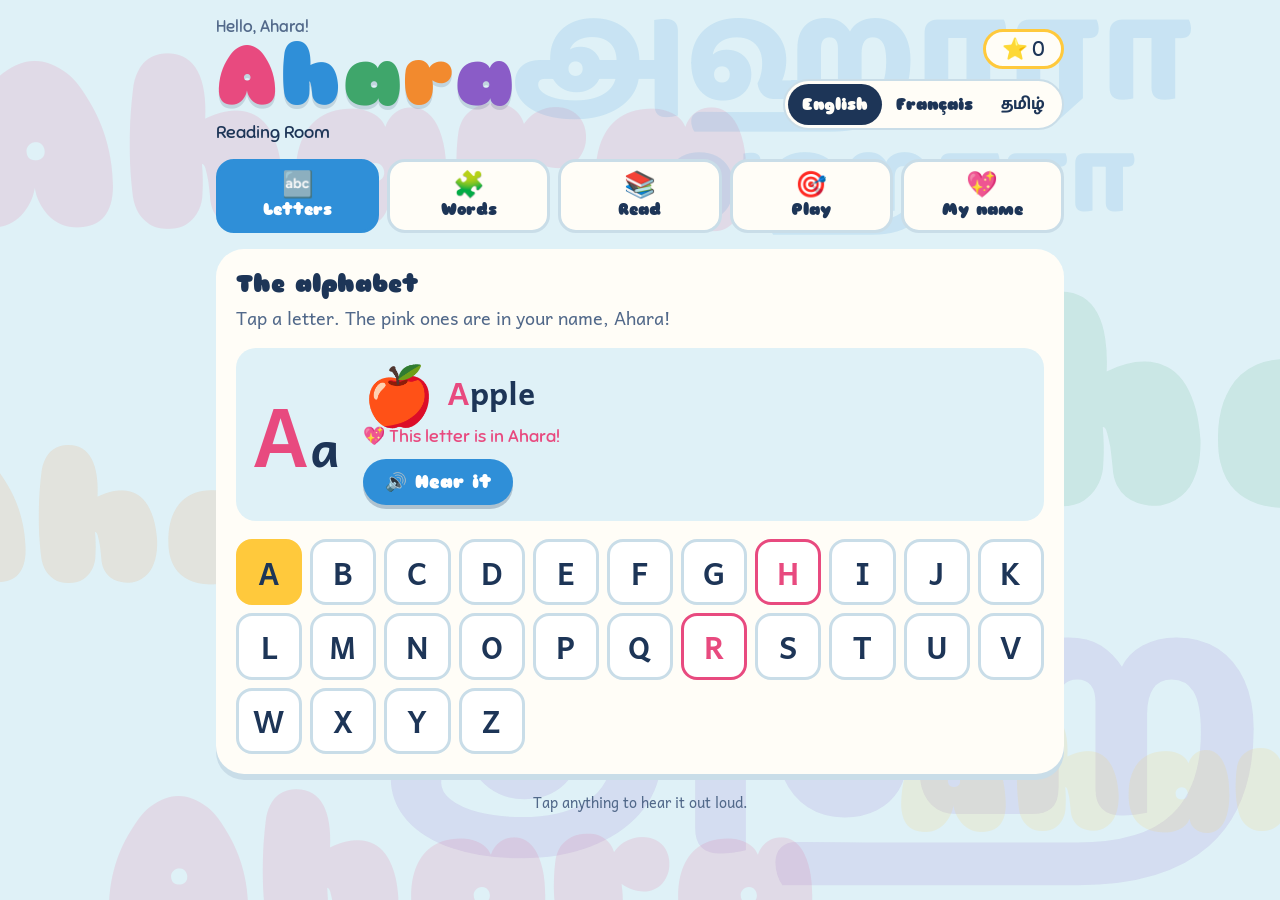
==== ahara/index.html @ 518d2ce1 "Add Tamil to Ahara's Reading Room Tamil alphabet (uyir, uyirmei and grantha letters), syllable words" ====
<!DOCTYPE html>
<html lang="en">
<head>
<meta charset="UTF-8" />
<meta name="viewport" content="width=device-width, initial-scale=1.0, viewport-fit=cover" />
<title>Ahara's Reading Room</title>
<link rel="preconnect" href="https://fonts.googleapis.com">
<link rel="preconnect" href="https://fonts.gstatic.com" crossorigin>
<link rel="stylesheet" href="https://fonts.googleapis.com/css2?family=Andika:wght@400;700&family=Baloo+Thambi+2:wght@500;800&family=Sniglet:wght@400;800&display=swap">
<style>
  :root {
    color-scheme: light;
    --sky: #dff1f7;
    --paper: #fffdf7;
    --ink: #1d3557;
    --ink-soft: #52698a;
    --sun: #ffc93c;
    --berry: #e84a7f;
    --leaf: #3fa66b;
    --wave: #2f8fd8;
    --plum: #8a5cc7;
    --orange: #f28a2e;
    --line: #c9dde8;
    --ok: #3fa66b;
    --oops: #e8603c;
    --read: "Andika", "Baloo Thambi 2", "Noto Sans Tamil", "Comic Sans MS", system-ui, sans-serif;
    --fun: "Sniglet", "Baloo Thambi 2", "Andika", system-ui, sans-serif;
  }
  *, *::before, *::after { box-sizing: border-box; }
  html, body { height: 100%; }
  body {
    margin: 0;
    background: var(--sky);
    color: var(--ink);
    font-family: var(--read);
    font-size: 18px;
    overflow-x: hidden;
  }

  /* ---------- backdrop: her name, big and soft ---------- */
  .backdrop {
    position: fixed; inset: 0; z-index: 0; pointer-events: none; overflow: hidden;
  }
  .backdrop span {
    position: absolute;
    font-family: var(--fun);
    font-weight: 800;
    line-height: 1;
    opacity: .13;
    white-space: nowrap;
    animation: drift 18s ease-in-out infinite alternate;
  }
  @keyframes drift {
    from { transform: translateY(0) rotate(var(--r)); }
    to   { transform: translateY(-24px) rotate(calc(var(--r) + 4deg)); }
  }

  .wrap {
    position: relative; z-index: 1;
    max-width: 880px; margin: 0 auto;
    padding-inline: 16px; padding-block: 16px 48px;
    display: flex; flex-direction: column; gap: 16px;
  }

  /* ---------- header ---------- */
  header { display: flex; flex-wrap: wrap; align-items: center; justify-content: space-between; gap: 12px; }
  .hello { font-family: var(--fun); font-size: 1.05rem; color: var(--ink-soft); margin: 0; }
  .name {
    display: flex; gap: 2px; margin: 0; font-family: var(--fun); font-weight: 800;
    font-size: clamp(3rem, 12vw, 5.2rem); line-height: .95;
  }
  .name button {
    all: unset; cursor: pointer; display: inline-block; transition: transform .15s;
    text-shadow: 0 4px 0 rgba(29,53,87,.15);
  }
  .name button:hover { transform: translateY(-4px) rotate(-4deg); }
  .name button:focus-visible { outline: 3px dashed var(--ink); outline-offset: 4px; border-radius: 8px; }
  .name button.pop { animation: pop .45s; }
  @keyframes pop { 50% { transform: scale(1.3) rotate(8deg); } }
  .sub { font-family: var(--fun); font-size: 1.15rem; margin: 4px 0 0; }

  .controls { display: flex; flex-direction: column; align-items: flex-end; gap: 10px; }
  .stars {
    font-family: var(--fun); font-size: 1.3rem; background: var(--paper);
    border: 3px solid var(--sun); border-radius: 999px; padding: 4px 16px;
    font-variant-numeric: tabular-nums;
  }
  .lang { display: flex; background: var(--paper); border: 2px solid var(--line); border-radius: 999px; padding: 3px; }
  .lang button {
    font: 700 1rem var(--fun); border: 0; background: transparent; color: var(--ink);
    padding: 8px 14px; border-radius: 999px; cursor: pointer;
  }
  .lang button[aria-pressed="true"] { background: var(--ink); color: var(--paper); }

  /* ---------- tabs ---------- */
  nav { display: grid; grid-template-columns: repeat(5, 1fr); gap: 8px; }
  nav button {
    font: 700 1rem var(--fun); color: var(--ink); cursor: pointer;
    background: var(--paper); border: 3px solid var(--line); border-radius: 18px;
    padding: 10px 4px; display: flex; flex-direction: column; align-items: center; gap: 2px;
  }
  nav button .ic { font-size: 1.6rem; line-height: 1; }
  nav button[aria-selected="true"] { border-color: var(--tab, var(--wave)); background: var(--tab, var(--wave)); color: #fff; }
  button:focus-visible { outline: 3px dashed var(--ink); outline-offset: 2px; }

  .panel {
    background: var(--paper); border-radius: 28px; padding: 20px;
    box-shadow: 0 6px 0 var(--line);
  }
  .panel h2 { font-family: var(--fun); font-size: 1.5rem; margin: 0 0 4px; text-wrap: balance; }
  .hint { color: var(--ink-soft); margin: 0 0 16px; }

  /* ---------- letters ---------- */
  .alpha { display: grid; grid-template-columns: repeat(auto-fill, minmax(62px, 1fr)); gap: 8px; }
  .alpha button {
    font: 700 1.9rem var(--read); aspect-ratio: 1; max-width: 100%; cursor: pointer;
    border: 3px solid var(--line); border-radius: 16px; background: #fff; color: var(--ink);
  }
  .alpha button.in-name { border-color: var(--berry); color: var(--berry); }
  .alpha button.on { background: var(--sun); border-color: var(--sun); color: var(--ink); }
  .letter-card {
    display: grid; grid-template-columns: auto 1fr; align-items: center; gap: 16px 24px;
    margin-bottom: 18px; padding: 16px; border-radius: 20px; background: var(--sky);
  }
  .big-letter { font: 700 5rem/1 var(--read); color: var(--berry); }
  .big-letter small { font-size: .6em; color: var(--ink); }
  .pic { font-size: 3.6rem; line-height: 1; }
  .letter-card .word { font: 700 2rem var(--read); }
  .letter-card .word b { color: var(--berry); }
  .row { display: flex; align-items: center; gap: 12px; flex-wrap: wrap; }
  .note { font-family: var(--fun); color: var(--berry); margin: 4px 0 0; }

  /* ---------- words ---------- */
  .word-stage { text-align: center; padding: 12px 0 20px; }
  .word-stage .pic { font-size: 5.5rem; }
  .syll { display: flex; justify-content: center; flex-wrap: wrap; gap: 6px; margin: 14px 0; }
  .syll button {
    font: 700 clamp(2rem, 9vw, 3.2rem) var(--read); cursor: pointer; color: var(--ink);
    background: #fff; border: 3px solid var(--line); border-radius: 16px; padding: 4px 14px;
  }
  .syll button:nth-child(odd) { border-bottom-color: var(--wave); }
  .syll button:nth-child(even) { border-bottom-color: var(--berry); }
  .syll button.on { background: var(--sun); }

  .btn {
    font: 700 1.1rem var(--fun); cursor: pointer; border: 0; border-radius: 999px;
    padding: 12px 22px; background: var(--wave); color: #fff; box-shadow: 0 4px 0 rgba(29,53,87,.25);
  }
  .btn.alt { background: #fff; color: var(--ink); border: 3px solid var(--line); box-shadow: none; }
  .btn:active { transform: translateY(2px); box-shadow: none; }
  .btns { display: flex; justify-content: center; gap: 10px; flex-wrap: wrap; }

  /* ---------- sentences ---------- */
  .story { display: flex; flex-direction: column; gap: 14px; }
  .sentence {
    display: grid; grid-template-columns: auto 1fr; gap: 14px; align-items: center;
    padding: 14px; border-radius: 20px; background: var(--sky);
  }
  .sentence .pic { font-size: 3rem; }
  .sentence .words { display: flex; flex-wrap: wrap; gap: 4px 8px; font: 700 clamp(1.4rem, 5vw, 2rem) var(--read); }
  .sentence .words button {
    all: unset; cursor: pointer; border-radius: 8px; padding: 0 4px;
  }
  .sentence .words button:focus-visible { outline: 3px dashed var(--ink); }
  .sentence .words button.hi { background: var(--sun); }
  .sentence .words button.her { color: var(--berry); }
  .sentence .play { grid-column: 1 / -1; justify-self: start; padding: 8px 16px; font-size: 1rem; }

  /* ---------- quiz ---------- */
  .quiz-word { text-align: center; font: 700 clamp(2.6rem, 12vw, 4rem) var(--read); margin: 8px 0 18px; }
  .choices { display: grid; grid-template-columns: repeat(3, 1fr); gap: 12px; max-width: 520px; margin-inline: auto; }
  .choices button {
    font-size: clamp(3rem, 14vw, 4.5rem); cursor: pointer; aspect-ratio: 1; max-width: 100%;
    background: #fff; border: 4px solid var(--line); border-radius: 24px;
  }
  .choices button.right { border-color: var(--ok); background: #e6f6ec; animation: pop .45s; }
  .choices button.wrong { border-color: var(--oops); animation: shake .35s; }
  @keyframes shake { 25% { transform: translateX(-8px); } 75% { transform: translateX(8px); } }
  .feedback { text-align: center; min-height: 2.2em; font: 800 1.5rem var(--fun); margin: 14px 0 6px; }
  .feedback.good { color: var(--ok); }
  .feedback.bad { color: var(--oops); }
  .progress { display: flex; justify-content: center; gap: 6px; margin-bottom: 8px; }
  .progress i { width: 14px; height: 14px; border-radius: 50%; background: var(--line); }
  .progress i.done { background: var(--sun); }

  /* ---------- name game ---------- */
  .slots, .tiles { display: flex; justify-content: center; gap: 8px; flex-wrap: wrap; }
  .slots span {
    width: clamp(48px, 14vw, 72px); aspect-ratio: 1; display: grid; place-items: center;
    border: 3px dashed var(--line); border-radius: 16px; font: 800 2.4rem var(--fun);
  }
  .slots span.filled { border-style: solid; border-color: var(--berry); background: #fde9f0; }
  .tiles { margin-top: 20px; }
  .tiles button {
    width: clamp(48px, 14vw, 72px); aspect-ratio: 1; font: 800 2.4rem var(--fun); cursor: pointer;
    border: 0; border-radius: 16px; color: #fff; box-shadow: 0 5px 0 rgba(29,53,87,.25);
  }
  .tiles button:disabled { opacity: .2; cursor: default; box-shadow: none; }
  .celebrate { text-align: center; font: 800 1.8rem var(--fun); color: var(--berry); min-height: 1.4em; margin: 18px 0 8px; }

  .confetti { position: fixed; inset: 0; pointer-events: none; z-index: 5; }
  footer { text-align: center; color: var(--ink-soft); font-size: .9rem; }

  @media (max-width: 560px) {
    nav { grid-template-columns: repeat(5, 1fr); gap: 5px; }
    nav button { font-size: .72rem; padding: 8px 2px; border-radius: 14px; }
    nav button .ic { font-size: 1.35rem; }
    .controls { flex-direction: row; align-items: center; width: 100%; justify-content: space-between; }
    .lang button { padding: 8px 10px; font-size: .9rem; }
    .letter-card { grid-template-columns: 1fr; text-align: center; justify-items: center; }
    .big-letter { font-size: 4rem; }
  }
  @media (prefers-reduced-motion: reduce) {
    *, *::before, *::after { animation: none !important; transition: none !important; }
  }
</style>
</head>
<body>
<div class="backdrop" id="backdrop" aria-hidden="true"></div>

<div class="wrap">
  <header>
    <div>
      <p class="hello" id="hello">Hello, reader!</p>
      <h1 class="name" id="name"></h1>
      <p class="sub" id="sub">Reading Room</p>
    </div>
    <div class="controls">
      <div class="stars" aria-live="polite">⭐ <span id="starCount">0</span></div>
      <div class="lang" role="group" aria-label="Language">
        <button type="button" data-lang="en" aria-pressed="true">English</button>
        <button type="button" data-lang="fr" aria-pressed="false">Français</button>
        <button type="button" data-lang="ta" aria-pressed="false">தமிழ்</button>
      </div>
    </div>
  </header>

  <nav role="tablist" id="tabs"></nav>

  <main class="panel" id="panel" aria-live="polite"></main>

  <footer id="footer">Tap anything to hear it out loud.</footer>
</div>

<canvas class="confetti" id="confetti"></canvas>

<script>
/* ============ Change the name here ============ */
const CHILD = "Ahara";
// How her name is written in each language (Tamil script for Tamil).
const NAMES = { en: CHILD, fr: CHILD, ta: "அஹாரா" };

const COLORS = ["#e84a7f", "#2f8fd8", "#3fa66b", "#f28a2e", "#8a5cc7", "#ffc93c"];

/* ---------- content ---------- */
const LETTERS = {
  en: [
    ["A","Apple","🍎"],["B","Ball","⚽"],["C","Cat","🐱"],["D","Dog","🐶"],["E","Egg","🥚"],
    ["F","Fish","🐟"],["G","Grapes","🍇"],["H","Hat","🎩"],["I","Ice cream","🍦"],["J","Juice","🧃"],
    ["K","Kite","🪁"],["L","Lion","🦁"],["M","Moon","🌙"],["N","Nest","🪺"],["O","Owl","🦉"],
    ["P","Pig","🐷"],["Q","Queen","👑"],["R","Rabbit","🐰"],["S","Sun","☀️"],["T","Tree","🌳"],
    ["U","Umbrella","☂️"],["V","Van","🚐"],["W","Whale","🐳"],["X","Fox","🦊"],["Y","Yo-yo","🪀"],["Z","Zebra","🦓"]
  ],
  fr: [
    ["A","Ananas","🍍"],["B","Banane","🍌"],["C","Chat","🐱"],["D","Dauphin","🐬"],["E","Éléphant","🐘"],
    ["F","Fraise","🍓"],["G","Gâteau","🎂"],["H","Hibou","🦉"],["I","Île","🏝️"],["J","Jus","🧃"],
    ["K","Koala","🐨"],["L","Lune","🌙"],["M","Maison","🏠"],["N","Nuage","☁️"],["O","Oiseau","🐦"],
    ["P","Pomme","🍎"],["Q","Quatre","4️⃣"],["R","Robot","🤖"],["S","Soleil","☀️"],["T","Tortue","🐢"],
    ["U","Un","1️⃣"],["V","Vache","🐄"],["W","Wagon","🚃"],["X","Taxi","🚕"],["Y","Yoyo","🪀"],["Z","Zèbre","🦓"]
  ],
  // உயிர் எழுத்துகள், உயிர்மெய் (அ வரிசை), கிரந்தம்
  ta: [
    ["அ","அம்மா","👩"],["ஆ","ஆடு","🐐"],["இ","இலை","🍃"],["ஈ","ஈ","🪰"],["உ","உப்பு","🧂"],["ஊ","ஊசி","💉"],
    ["எ","எலி","🐭"],["ஏ","ஏணி","🪜"],["ஐ","ஐந்து","5️⃣"],["ஒ","ஒட்டகம்","🐫"],["ஓ","ஓடம்","⛵"],["ஔ","ஔவையார்","👵"],
    ["க","கப்பல்","🚢"],["ங","சங்கு","🐚"],["ச","சட்டை","👕"],["ஞ","ஞாயிறு","☀️"],["ட","பட்டம்","🪁"],["ண","மணி","🔔"],
    ["த","தக்காளி","🍅"],["ந","நண்டு","🦀"],["ப","பந்து","⚽"],["ம","மரம்","🌳"],["ய","யானை","🐘"],["ர","ரோஜா","🌹"],
    ["ல","பலூன்","🎈"],["வ","வாத்து","🦆"],["ழ","வாழைப்பழம்","🍌"],["ள","பள்ளி","🏫"],["ற","பறவை","🐦"],["ன","மீன்","🐟"],
    ["ஜ","ஜன்னல்","🪟"],["ஸ","ஸ்கூட்டர்","🛵"],["ஹ","ஹெலிகாப்டர்","🚁"]
  ]
};

// word, syllables, picture
const WORDS = {
  en: [
    ["cat",["cat"],"🐱"],["sun",["sun"],"☀️"],["dog",["dog"],"🐶"],["pig",["pig"],"🐷"],
    ["hat",["hat"],"🎩"],["bed",["bed"],"🛏️"],["fish",["fish"],"🐟"],["frog",["frog"],"🐸"],
    ["duck",["duck"],"🦆"],["star",["star"],"⭐"],["moon",["moon"],"🌙"],["book",["book"],"📖"],
    ["cake",["cake"],"🍰"],["tree",["tree"],"🌳"],["apple",["ap","ple"],"🍎"],["rabbit",["rab","bit"],"🐰"],
    ["monkey",["mon","key"],"🐵"],["turtle",["tur","tle"],"🐢"],["banana",["ba","na","na"],"🍌"],
    ["butterfly",["but","ter","fly"],"🦋"]
  ],
  fr: [
    ["chat",["chat"],"🐱"],["lune",["lu","ne"],"🌙"],["pomme",["pom","me"],"🍎"],["vache",["va","che"],"🐄"],
    ["bébé",["bé","bé"],"👶"],["moto",["mo","to"],"🏍️"],["vélo",["vé","lo"],"🚲"],["lapin",["la","pin"],"🐰"],
    ["poule",["pou","le"],"🐔"],["livre",["li","vre"],"📖"],["soleil",["so","leil"],"☀️"],["gâteau",["gâ","teau"],"🎂"],
    ["cheval",["che","val"],"🐴"],["fleur",["fleur"],"🌸"],["étoile",["é","toi","le"],"⭐"],["tomate",["to","ma","te"],"🍅"],
    ["banane",["ba","na","ne"],"🍌"],["tortue",["tor","tue"],"🐢"],["papillon",["pa","pi","llon"],"🦋"],
    ["éléphant",["é","lé","phant"],"🐘"]
  ],
  ta: [
    ["பூ",["பூ"],"🌸"],["மீன்",["மீன்"],"🐟"],["நாய்",["நாய்"],"🐶"],["பால்",["பால்"],"🥛"],
    ["ஆடு",["ஆ","டு"],"🐐"],["மரம்",["ம","ரம்"],"🌳"],["நிலா",["நி","லா"],"🌙"],["கிளி",["கி","ளி"],"🦜"],
    ["பூனை",["பூ","னை"],"🐱"],["யானை",["யா","னை"],"🐘"],["ஆமை",["ஆ","மை"],"🐢"],["முயல்",["மு","யல்"],"🐰"],
    ["அம்மா",["அம்","மா"],"👩"],["அப்பா",["அப்","பா"],"👨"],["பந்து",["பந்","து"],"⚽"],["வாத்து",["வாத்","து"],"🦆"],
    ["நண்டு",["நண்","டு"],"🦀"],["தக்காளி",["தக்","கா","ளி"],"🍅"],["புத்தகம்",["புத்","த","கம்"],"📖"],
    ["சூரியன்",["சூ","ரி","யன்"],"☀️"],["மாம்பழம்",["மாம்","ப","ழம்"],"🥭"],["பட்டாம்பூச்சி",["பட்","டாம்","பூச்","சி"],"🦋"]
  ]
};

const SENTENCES = {
  en: [
    ["{n} has a red ball.","⚽"],["The cat is on the mat.","🐱"],["I see the big sun.","☀️"],
    ["{n} can read!","📖"],["The dog runs fast.","🐶"],["{n} likes to jump.","🤸"],
    ["The fish can swim.","🐟"],["Good night, {n}. I love you.","🌙"]
  ],
  fr: [
    ["{n} a un petit chat.","🐱"],["Le soleil est jaune.","☀️"],["{n} lit un livre.","📖"],
    ["La vache dit meuh.","🐄"],["Le lapin saute.","🐰"],["{n} aime les fraises.","🍓"],
    ["Papa et maman aiment {n}.","❤️"],["Bonne nuit, {n}.","🌙"]
  ],
  ta: [
    ["{n} பந்து விளையாடுகிறாள்.","⚽"],["பூனை பால் குடிக்கிறது.","🐱"],["{n} புத்தகம் படிக்கிறாள்.","📖"],
    ["நிலா அழகாக இருக்கிறது.","🌙"],["யானை பெரியது.","🐘"],["{n} மாம்பழம் சாப்பிடுகிறாள்.","🥭"],
    ["அம்மா அப்பா {n}வை நேசிக்கிறார்கள்.","❤️"],["இனிய இரவு, {n}.","⭐"]
  ]
};

const UI = {
  en: {
    hello: n => `Hello, ${n}!`, sub: "Reading Room",
    tabs: ["Letters","Words","Read","Play","My name"],
    footer: "Tap anything to hear it out loud.",
    lettersH: "The alphabet", lettersHint: n => `Tap a letter. The pink ones are in your name, ${n}!`,
    isFor: (l,w) => `${l} is for ${w}`, inName: n => `This letter is in ${n}!`,
    wordsH: "Sound it out", wordsHint: "Tap each part, then say the whole word.",
    hear: "Hear it", next: "Next word", prev: "Back",
    readH: n => `${n}'s little stories`, readHint: "Tap a word to hear it, or press Read to me.",
    readMe: "Read to me",
    playH: "Find the picture", playHint: n => `Read the word, ${n}, then tap the matching picture.`,
    help: "Help me", good: n => [`Great job, ${n}!`,`You did it, ${n}!`,`Super reading!`,`Wow, ${n}!`],
    bad: "Try again!", newGame: "Play again", done: n => `All done! You are a star, ${n}!`,
    nameH: n => `Spell ${n}`, nameHint: "Tap the letters in the right order.",
    nameDone: n => `Yay! That is your name, ${n}!`, again: "Again!",
    spellSay: n => `${n}. ${graphemes(n).join(", ")}. ${n}!`
  },
  fr: {
    hello: n => `Bonjour, ${n} !`, sub: "Coin lecture",
    tabs: ["Lettres","Mots","Lire","Jouer","Mon nom"],
    footer: "Touche n'importe quoi pour l'entendre.",
    lettersH: "L'alphabet", lettersHint: n => `Touche une lettre. Les roses sont dans ton nom, ${n} !`,
    isFor: (l,w) => `${l} comme ${w}`, inName: n => `Cette lettre est dans ${n} !`,
    wordsH: "Syllabe par syllabe", wordsHint: "Touche chaque syllabe, puis dis le mot entier.",
    hear: "Écouter", next: "Mot suivant", prev: "Retour",
    readH: n => `Les petites histoires de ${n}`, readHint: "Touche un mot pour l'entendre, ou appuie sur Lis-moi.",
    readMe: "Lis-moi",
    playH: "Trouve l'image", playHint: n => `Lis le mot, ${n}, puis touche la bonne image.`,
    help: "Aide-moi", good: n => [`Bravo, ${n} !`,`Super, ${n} !`,`Tu lis très bien !`,`Génial, ${n} !`],
    bad: "Essaie encore !", newGame: "Rejouer", done: n => `Fini ! Tu es une étoile, ${n} !`,
    nameH: n => `Écris ${n}`, nameHint: "Touche les lettres dans le bon ordre.",
    nameDone: n => `Youpi ! C'est ton nom, ${n} !`, again: "Encore !",
    spellSay: n => `${n}. ${graphemes(n).join(", ")}. ${n} !`
  },
  ta: {
    hello: n => `வணக்கம், ${n}!`, sub: "படிக்கும் அறை",
    tabs: ["எழுத்து","சொல்","படி","விளையாடு","என் பெயர்"],
    footer: "எதையும் தொட்டால் கேட்கலாம்.",
    lettersH: "தமிழ் எழுத்துகள்", lettersHint: n => `ஒரு எழுத்தைத் தொடு. இளஞ்சிவப்பு எழுத்துகள் உன் பெயரில் உள்ளன, ${n}!`,
    isFor: (l,w) => `${l}, ${w}`, inName: n => `இந்த எழுத்து உன் பெயரில் உள்ளது!`,
    wordsH: "அசை அசையாகப் படி", wordsHint: "ஒவ்வொரு பகுதியையும் தொடு, பிறகு முழுச் சொல்லையும் சொல்.",
    hear: "கேள்", next: "அடுத்தது", prev: "முந்தையது",
    readH: n => `${n}வின் சிறு கதைகள்`, readHint: "ஒரு சொல்லைத் தொட்டுக் கேள், அல்லது 'எனக்குப் படி' அழுத்து.",
    readMe: "எனக்குப் படி",
    playH: "படத்தைக் கண்டுபிடி", playHint: n => `சொல்லைப் படி, ${n}, பிறகு சரியான படத்தைத் தொடு.`,
    help: "உதவி", good: n => [`சபாஷ், ${n}!`,`மிக நன்று, ${n}!`,`அருமையாகப் படித்தாய்!`,`சூப்பர், ${n}!`],
    bad: "மீண்டும் முயற்சி செய்!", newGame: "மீண்டும் விளையாடு", done: n => `முடிந்தது! நீ ஒரு நட்சத்திரம், ${n}!`,
    nameH: n => `${n} என்று எழுது`, nameHint: "எழுத்துகளைச் சரியான வரிசையில் தொடு.",
    nameDone: n => `ஹுர்ரே! இதுதான் உன் பெயர், ${n}!`, again: "மீண்டும்!",
    spellSay: n => `${n}. ${graphemes(n).join(", ")}. ${n}!`
  }
};
const TAB_ICONS = ["🔤","🧩","📚","🎯","💖"];
const TAB_COLORS = ["#2f8fd8","#3fa66b","#8a5cc7","#f28a2e","#e84a7f"];

/* ---------- state ---------- */
const store = {
  get(k, d) { try { const v = localStorage.getItem("ahara:" + k); return v == null ? d : JSON.parse(v); } catch { return d; } },
  set(k, v) { try { localStorage.setItem("ahara:" + k, JSON.stringify(v)); } catch {} }
};
let lang = store.get("lang", "en");
if (!UI[lang]) lang = "en";
let tab = Math.min(4, Math.max(0, store.get("tab", 0) | 0));
let stars = store.get("stars", 0);
let letterIdx = 0, wordIdx = 0;
let quiz = null, nameGame = null;
const t = () => UI[lang];
const nm = () => NAMES[lang] || CHILD;
const fill = s => s.replaceAll("{n}", nm());
const shuffle = a => { a = a.slice(); for (let i = a.length - 1; i > 0; i--) { const j = Math.random() * (i + 1) | 0; [a[i], a[j]] = [a[j], a[i]]; } return a; };
const segmenter = window.Intl && Intl.Segmenter ? new Intl.Segmenter(undefined, { granularity: "grapheme" }) : null;
function graphemes(str) {
  if (segmenter) return [...segmenter.segment(str)].map(x => x.segment);
  return str.match(/\P{M}\p{M}*/gu) || [];
}
// First base character of each written letter, e.g. "ஹா" -> "ஹ", "É" -> "E".
const baseOf = g => g.normalize("NFD")[0].toUpperCase();
const nameLetters = () => new Set(graphemes(nm()).map(baseOf));
const SPEECH_LANG = { en: "en-US", fr: "fr-FR", ta: "ta-IN" };

/* ---------- speech ---------- */
let voices = [];
function loadVoices() { try { voices = speechSynthesis.getVoices(); } catch {} }
if ("speechSynthesis" in window) { loadVoices(); speechSynthesis.onvoiceschanged = loadVoices; }
function say(text, opts = {}) {
  if (!("speechSynthesis" in window)) return null;
  const l = opts.lang || lang;
  speechSynthesis.cancel();
  const u = new SpeechSynthesisUtterance(text);
  u.lang = SPEECH_LANG[l];
  const v = voices.find(v => v.lang.replace("_", "-").toLowerCase().startsWith(l));
  if (v) u.voice = v;
  u.rate = opts.rate || 0.8;
  u.pitch = 1.1;
  if (opts.onboundary) u.onboundary = opts.onboundary;
  if (opts.onend) u.onend = opts.onend;
  speechSynthesis.speak(u);
  return u;
}

/* ---------- backdrop + header ---------- */
function drawBackdrop() {
  const bd = document.getElementById("backdrop");
  bd.innerHTML = "";
  const spots = [[-4,4,18,-8],[40,-2,11,6],[62,30,22,-4],[-8,48,14,10],[30,62,24,-6],[70,78,12,8],[8,86,16,-3],[50,14,8,12]];
  spots.forEach(([x, y, size, r], i) => {
    const s = document.createElement("span");
    s.textContent = i % 3 === 1 ? NAMES.ta : CHILD;
    s.style.left = x + "vw"; s.style.top = y + "vh";
    s.style.fontSize = size + "vw";
    s.style.color = COLORS[i % COLORS.length];
    s.style.setProperty("--r", r + "deg");
    s.style.animationDelay = (-i * 2.3) + "s";
    bd.appendChild(s);
  });
}
function drawName() {
  const h = document.getElementById("name");
  h.innerHTML = "";
  h.setAttribute("aria-label", nm());
  graphemes(nm()).forEach((ch, i) => {
    const b = document.createElement("button");
    b.type = "button";
    b.textContent = ch;
    b.style.color = COLORS[i % COLORS.length];
    b.setAttribute("aria-label", ch);
    b.onclick = () => { b.classList.remove("pop"); void b.offsetWidth; b.classList.add("pop"); say(ch); };
    h.appendChild(b);
  });
}

function renderChrome() {
  document.documentElement.lang = lang;
  drawName();
  document.getElementById("hello").textContent = t().hello(nm());
  document.getElementById("sub").textContent = t().sub;
  document.getElementById("footer").textContent = t().footer;
  document.getElementById("starCount").textContent = stars;
  document.querySelectorAll(".lang button").forEach(b => b.setAttribute("aria-pressed", b.dataset.lang === lang));
  const nav = document.getElementById("tabs");
  nav.innerHTML = "";
  t().tabs.forEach((label, i) => {
    const b = document.createElement("button");
    b.type = "button";
    b.setAttribute("role", "tab");
    b.setAttribute("aria-selected", i === tab);
    b.style.setProperty("--tab", TAB_COLORS[i]);
    b.innerHTML = `<span class="ic" aria-hidden="true">${TAB_ICONS[i]}</span><span>${label}</span>`;
    b.onclick = () => { tab = i; store.set("tab", tab); quiz = null; nameGame = null; render(); };
    nav.appendChild(b);
  });
}

function addStar(n = 1) {
  stars += n; store.set("stars", stars);
  document.getElementById("starCount").textContent = stars;
}

/* ---------- views ---------- */
const panel = document.getElementById("panel");
const el = (html) => { const d = document.createElement("div"); d.innerHTML = html.trim(); return d.firstElementChild; };
const esc = s => s.replace(/[&<>"]/g, c => ({ "&": "&amp;", "<": "&lt;", ">": "&gt;", '"': "&quot;" }[c]));

function viewLetters() {
  const list = LETTERS[lang];
  const [L, word, pic] = list[letterIdx];
  const gs = graphemes(word);
  const i = gs.findIndex(g => baseOf(g) === L);
  const wordHtml = i >= 0 ? esc(gs.slice(0, i).join("")) + "<b>" + esc(gs[i]) + "</b>" + esc(gs.slice(i + 1).join("")) : esc(word);
  const inName = nameLetters();
  panel.innerHTML = `
    <h2>${t().lettersH}</h2>
    <p class="hint">${esc(t().lettersHint(nm()))}</p>
    <div class="letter-card">
      <div class="big-letter">${L}${L.toLowerCase() !== L ? `<small>${L.toLowerCase()}</small>` : ""}</div>
      <div>
        <div class="row"><span class="pic" aria-hidden="true">${pic}</span><span class="word">${wordHtml}</span></div>
        ${inName.has(L) ? `<p class="note">💖 ${esc(t().inName(nm()))}</p>` : ""}
        <div class="row" style="margin-top:12px"><button class="btn" id="hearL" type="button">🔊 ${t().hear}</button></div>
      </div>
    </div>
    <div class="alpha" id="alpha"></div>`;
  const alpha = panel.querySelector("#alpha");
  list.forEach(([l], idx) => {
    const b = document.createElement("button");
    b.type = "button"; b.textContent = l;
    if (inName.has(l)) b.classList.add("in-name");
    if (idx === letterIdx) b.classList.add("on");
    b.onclick = () => { letterIdx = idx; viewLetters(); speakLetter(); };
    alpha.appendChild(b);
  });
  panel.querySelector("#hearL").onclick = speakLetter;
}
function speakLetter() {
  const [L, word] = LETTERS[lang][letterIdx];
  say(t().isFor(L, word));
}

function viewWords() {
  const list = WORDS[lang];
  const [word, syl, pic] = list[wordIdx];
  panel.innerHTML = `
    <h2>${t().wordsH}</h2>
    <p class="hint">${t().wordsHint}</p>
    <div class="word-stage">
      <div class="pic" aria-hidden="true">${pic}</div>
      <div class="syll" id="syll"></div>
      <div class="btns">
        <button class="btn alt" id="prevW" type="button">◀ ${t().prev}</button>
        <button class="btn" id="hearW" type="button">🔊 ${t().hear}</button>
        <button class="btn alt" id="nextW" type="button">${t().next} ▶</button>
      </div>
    </div>`;
  const box = panel.querySelector("#syll");
  syl.forEach(s => {
    const b = document.createElement("button");
    b.type = "button"; b.textContent = s;
    b.onclick = () => { box.querySelectorAll("button").forEach(x => x.classList.remove("on")); b.classList.add("on"); say(s, { rate: 0.6 }); };
    box.appendChild(b);
  });
  panel.querySelector("#hearW").onclick = () => {
    box.querySelectorAll("button").forEach(x => x.classList.add("on"));
    say(word);
    setTimeout(() => box.querySelectorAll("button").forEach(x => x.classList.remove("on")), 1200);
  };
  panel.querySelector("#nextW").onclick = () => { wordIdx = (wordIdx + 1) % list.length; viewWords(); };
  panel.querySelector("#prevW").onclick = () => { wordIdx = (wordIdx - 1 + list.length) % list.length; viewWords(); };
}

function viewRead() {
  panel.innerHTML = `
    <h2>${esc(t().readH(nm()))}</h2>
    <p class="hint">${t().readHint}</p>
    <div class="story" id="story"></div>`;
  const story = panel.querySelector("#story");
  SENTENCES[lang].forEach(([raw, pic]) => {
    const text = fill(raw);
    const row = el(`<div class="sentence"><span class="pic" aria-hidden="true">${pic}</span><div class="words"></div><button class="btn play" type="button">🔊 ${t().readMe}</button></div>`);
    const wbox = row.querySelector(".words");
    const tokens = text.split(" ");
    let offset = 0;
    const spans = tokens.map(tok => {
      const b = document.createElement("button");
      b.type = "button"; b.textContent = tok;
      b.dataset.start = offset; offset += tok.length + 1;
      if (tok.replace(/[^\p{L}\p{M}]/gu, "").startsWith(nm())) b.classList.add("her");
      b.onclick = () => { flash(b); say(tok.replace(/[.,!?]/g, "")); };
      wbox.appendChild(b);
      return b;
    });
    row.querySelector(".play").onclick = () => readSentence(text, spans);
    story.appendChild(row);
  });
}
function flash(b) { b.classList.add("hi"); setTimeout(() => b.classList.remove("hi"), 700); }
function readSentence(text, spans) {
  spans.forEach(s => s.classList.remove("hi"));
  let gotBoundary = false, timer;
  const light = i => { spans.forEach(s => s.classList.remove("hi")); if (spans[i]) spans[i].classList.add("hi"); };
  const u = say(text, {
    rate: 0.7,
    onboundary: e => {
      if (e.name && e.name !== "word") return;
      gotBoundary = true; clearInterval(timer);
      let idx = spans.findIndex(s => +s.dataset.start > e.charIndex) - 1;
      if (idx < 0) idx = e.charIndex >= +spans[spans.length - 1].dataset.start ? spans.length - 1 : 0;
      light(idx);
    },
    onend: () => { clearInterval(timer); spans.forEach(s => s.classList.remove("hi")); }
  });
  // Fallback for voices without word boundaries: step through at a steady pace.
  let i = 0;
  setTimeout(() => {
    if (gotBoundary) return;
    light(i);
    timer = setInterval(() => { i++; if (i >= spans.length) { clearInterval(timer); setTimeout(() => light(-1), 500); } else light(i); }, 480);
  }, 350);
  if (!u) setTimeout(() => clearInterval(timer), spans.length * 500 + 800);
}

function newQuiz() {
  const rounds = shuffle(WORDS[lang]).slice(0, 5);
  quiz = { rounds, i: 0, tries: 0, lang };
}
function viewPlay() {
  if (!quiz || quiz.lang !== lang) newQuiz();
  if (quiz.i >= quiz.rounds.length) {
    panel.innerHTML = `
      <h2>${t().playH}</h2>
      <div class="celebrate">🏆 ${esc(t().done(nm()))}</div>
      <div class="btns"><button class="btn" id="again" type="button">${t().newGame}</button></div>`;
    panel.querySelector("#again").onclick = () => { newQuiz(); viewPlay(); };
    say(t().done(nm())); confetti();
    return;
  }
  const [word, , pic] = quiz.rounds[quiz.i];
  const others = shuffle(WORDS[lang].filter(w => w[2] !== pic)).slice(0, 2).map(w => w[2]);
  const options = shuffle([pic, ...others]);
  panel.innerHTML = `
    <h2>${t().playH}</h2>
    <p class="hint">${esc(t().playHint(nm()))}</p>
    <div class="progress">${quiz.rounds.map((_, k) => `<i class="${k < quiz.i ? "done" : ""}"></i>`).join("")}</div>
    <div class="quiz-word">${esc(word)}</div>
    <div class="choices" id="choices"></div>
    <div class="feedback" id="fb"></div>
    <div class="btns"><button class="btn alt" id="helpQ" type="button">🔊 ${t().help}</button></div>`;
  const box = panel.querySelector("#choices"), fb = panel.querySelector("#fb");
  let locked = false;
  options.forEach(p => {
    const b = document.createElement("button");
    b.type = "button"; b.textContent = p;
    b.onclick = () => {
      if (locked) return;
      if (p === pic) {
        locked = true;
        b.classList.add("right");
        const msgs = t().good(nm()), m = msgs[Math.random() * msgs.length | 0];
        fb.className = "feedback good"; fb.textContent = "⭐ " + m;
        addStar(); say(word + "! " + m);
        setTimeout(() => { quiz.i++; viewPlay(); }, 1700);
      } else {
        b.classList.remove("wrong"); void b.offsetWidth; b.classList.add("wrong");
        fb.className = "feedback bad"; fb.textContent = t().bad;
        say(t().bad);
      }
    };
    box.appendChild(b);
  });
  panel.querySelector("#helpQ").onclick = () => say(word, { rate: 0.6 });
}

function viewName() {
  const target = graphemes(nm().toUpperCase());
  if (nameGame && nameGame.lang !== lang) nameGame = null;
  if (!nameGame) nameGame = { pos: 0, tiles: shuffle(target.map((ch, i) => ({ ch, id: i, used: false }))), lang };
  panel.innerHTML = `
    <h2>${esc(t().nameH(nm()))}</h2>
    <p class="hint">${t().nameHint}</p>
    <div class="slots" id="slots">${target.map((ch, i) => `<span class="${i < nameGame.pos ? "filled" : ""}">${i < nameGame.pos ? ch : ""}</span>`).join("")}</div>
    <div class="tiles" id="tiles"></div>
    <div class="celebrate" id="cel"></div>
    <div class="btns"><button class="btn alt" id="hearN" type="button">🔊 ${t().hear}</button></div>`;
  const tiles = panel.querySelector("#tiles");
  nameGame.tiles.forEach((tile, k) => {
    const b = document.createElement("button");
    b.type = "button"; b.textContent = tile.ch; b.disabled = tile.used;
    b.style.background = COLORS[k % COLORS.length];
    b.onclick = () => {
      say(tile.ch);
      if (tile.ch === target[nameGame.pos]) {
        tile.used = true; nameGame.pos++;
        if (nameGame.pos === target.length) {
          viewName();
          const cel = panel.querySelector("#cel");
          cel.textContent = "🎉 " + t().nameDone(nm());
          const btns = panel.querySelector(".btns");
          const again = el(`<button class="btn" type="button">${t().again}</button>`);
          again.onclick = () => { nameGame = null; viewName(); };
          btns.appendChild(again);
          addStar(2); confetti();
          setTimeout(() => say(t().spellSay(nm()), { rate: 0.75 }), 400);
        } else viewName();
      } else {
        b.animate([{ transform: "translateX(-6px)" }, { transform: "translateX(6px)" }, { transform: "none" }], { duration: 300 });
      }
    };
    tiles.appendChild(b);
  });
  panel.querySelector("#hearN").onclick = () => say(t().spellSay(nm()), { rate: 0.75 });
}

/* ---------- confetti ---------- */
function confetti() {
  if (matchMedia("(prefers-reduced-motion: reduce)").matches) return;
  const c = document.getElementById("confetti"), ctx = c.getContext("2d");
  c.width = innerWidth; c.height = innerHeight;
  const bits = Array.from({ length: 120 }, () => ({
    x: Math.random() * c.width, y: -20 - Math.random() * c.height * .4,
    vx: (Math.random() - .5) * 3, vy: 2 + Math.random() * 3, r: 4 + Math.random() * 6,
    a: Math.random() * 6, col: COLORS[Math.random() * COLORS.length | 0]
  }));
  let f = 0;
  (function tick() {
    ctx.clearRect(0, 0, c.width, c.height);
    bits.forEach(b => { b.x += b.vx; b.y += b.vy; b.a += .1; ctx.fillStyle = b.col; ctx.save(); ctx.translate(b.x, b.y); ctx.rotate(b.a); ctx.fillRect(-b.r / 2, -b.r / 4, b.r, b.r / 2); ctx.restore(); });
    if (++f < 150) requestAnimationFrame(tick); else ctx.clearRect(0, 0, c.width, c.height);
  })();
}

/* ---------- boot ---------- */
const VIEWS = [viewLetters, viewWords, viewRead, viewPlay, viewName];
function render() { renderChrome(); VIEWS[tab](); }
document.querySelectorAll(".lang button").forEach(b => b.onclick = () => {
  lang = b.dataset.lang; store.set("lang", lang);
  letterIdx = 0; wordIdx = 0; quiz = null; nameGame = null;
  render();
  say(t().hello(nm()));
});
drawBackdrop(); render();
</script>
</body>
</html>
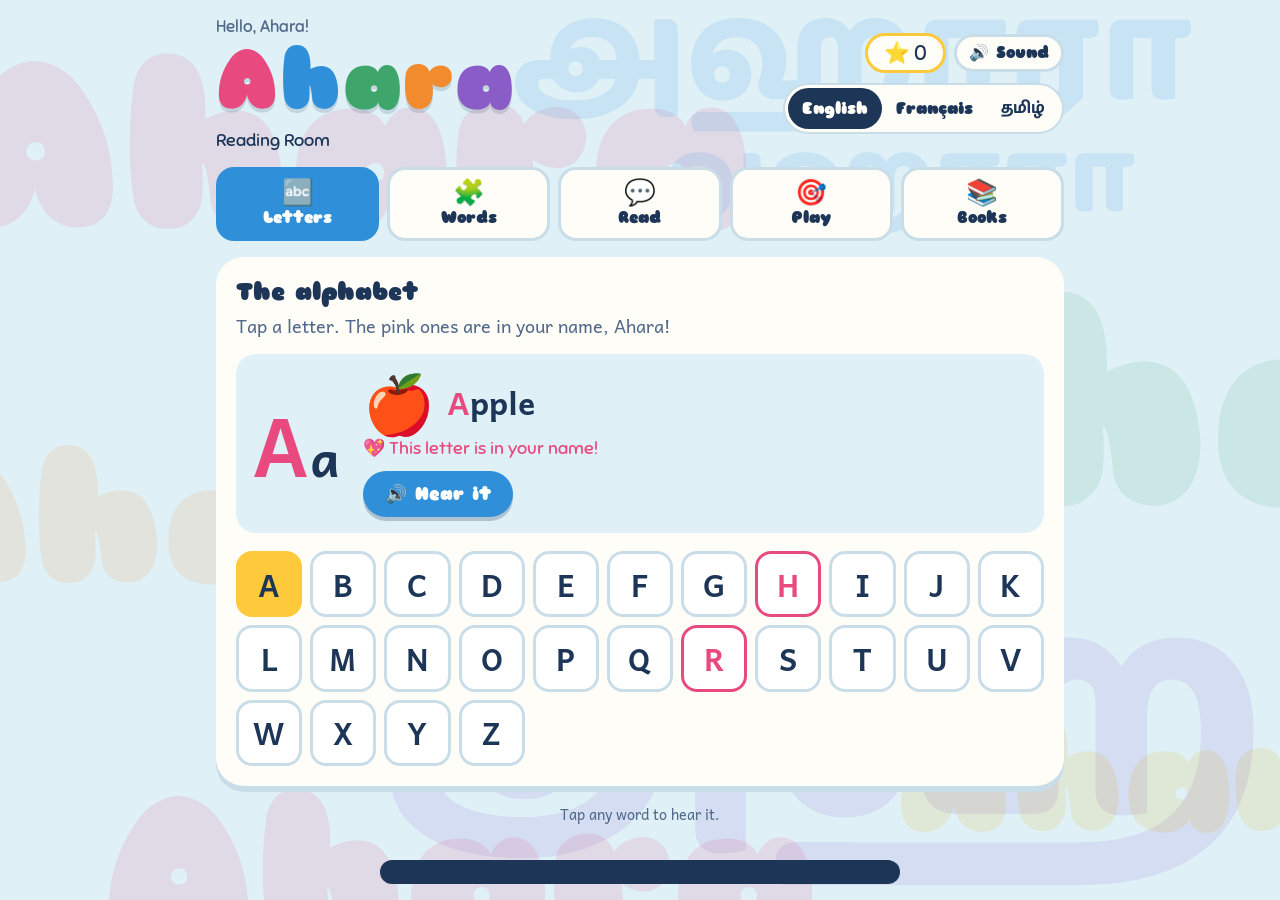
==== commit cc3b100e: "Grow Ahara's Reading Room: thousands of words, books, reliable sound - Word lists in English (~1,600" ====
--- a/ahara/index.html
+++ b/ahara/index.html
@@ -36,18 +36,14 @@
     font-size: 18px;
     overflow-x: hidden;
   }
+  button { font-family: inherit; }
+  button:focus-visible, a:focus-visible, select:focus-visible { outline: 3px dashed var(--ink); outline-offset: 2px; }
 
   /* ---------- backdrop: her name, big and soft ---------- */
-  .backdrop {
-    position: fixed; inset: 0; z-index: 0; pointer-events: none; overflow: hidden;
-  }
+  .backdrop { position: fixed; inset: 0; z-index: 0; pointer-events: none; overflow: hidden; }
   .backdrop span {
-    position: absolute;
-    font-family: var(--fun);
-    font-weight: 800;
-    line-height: 1;
-    opacity: .13;
-    white-space: nowrap;
+    position: absolute; font-family: var(--fun); font-weight: 800; line-height: 1;
+    opacity: .13; white-space: nowrap;
     animation: drift 18s ease-in-out infinite alternate;
   }
   @keyframes drift {
@@ -67,7 +63,7 @@
   .hello { font-family: var(--fun); font-size: 1.05rem; color: var(--ink-soft); margin: 0; }
   .name {
     display: flex; gap: 2px; margin: 0; font-family: var(--fun); font-weight: 800;
-    font-size: clamp(3rem, 12vw, 5.2rem); line-height: .95;
+    font-size: clamp(3rem, 12vw, 5.2rem); line-height: 1.05;
   }
   .name button {
     all: unset; cursor: pointer; display: inline-block; transition: transform .15s;
@@ -80,11 +76,17 @@
   .sub { font-family: var(--fun); font-size: 1.15rem; margin: 4px 0 0; }
 
   .controls { display: flex; flex-direction: column; align-items: flex-end; gap: 10px; }
+  .control-row { display: flex; gap: 8px; align-items: center; }
   .stars {
     font-family: var(--fun); font-size: 1.3rem; background: var(--paper);
     border: 3px solid var(--sun); border-radius: 999px; padding: 4px 16px;
     font-variant-numeric: tabular-nums;
   }
+  .sound-btn {
+    font: 700 1rem var(--fun); background: var(--paper); color: var(--ink); cursor: pointer;
+    border: 3px solid var(--line); border-radius: 999px; padding: 6px 12px;
+  }
+  .sound-btn.speaking { border-color: var(--leaf); background: #e6f6ec; }
   .lang { display: flex; background: var(--paper); border: 2px solid var(--line); border-radius: 999px; padding: 3px; }
   .lang button {
     font: 700 1rem var(--fun); border: 0; background: transparent; color: var(--ink);
@@ -101,14 +103,28 @@
   }
   nav button .ic { font-size: 1.6rem; line-height: 1; }
   nav button[aria-selected="true"] { border-color: var(--tab, var(--wave)); background: var(--tab, var(--wave)); color: #fff; }
-  button:focus-visible { outline: 3px dashed var(--ink); outline-offset: 2px; }
-
-  .panel {
-    background: var(--paper); border-radius: 28px; padding: 20px;
-    box-shadow: 0 6px 0 var(--line);
-  }
+
+  .panel { background: var(--paper); border-radius: 28px; padding: 20px; box-shadow: 0 6px 0 var(--line); }
   .panel h2 { font-family: var(--fun); font-size: 1.5rem; margin: 0 0 4px; text-wrap: balance; }
-  .hint { color: var(--ink-soft); margin: 0 0 16px; }
+  .hint { color: var(--ink-soft); margin: 0 0 14px; }
+  .meta { color: var(--ink-soft); font-size: .9rem; text-align: center; margin: 12px 0 0; font-variant-numeric: tabular-nums; }
+
+  .chips { display: flex; flex-wrap: wrap; gap: 6px; margin: 0 0 14px; }
+  .chips button {
+    font: 700 .95rem var(--fun); cursor: pointer; color: var(--ink);
+    background: #fff; border: 2px solid var(--line); border-radius: 999px; padding: 6px 14px;
+  }
+  .chips button[aria-pressed="true"] { background: var(--ink); border-color: var(--ink); color: var(--paper); }
+
+  .btn {
+    font: 700 1.1rem var(--fun); cursor: pointer; border: 0; border-radius: 999px;
+    padding: 12px 22px; background: var(--wave); color: #fff; box-shadow: 0 4px 0 rgba(29,53,87,.25);
+  }
+  .btn.alt { background: #fff; color: var(--ink); border: 3px solid var(--line); box-shadow: none; }
+  .btn.go { background: var(--leaf); }
+  .btn:active { transform: translateY(2px); box-shadow: none; }
+  .btn:disabled { opacity: .4; cursor: default; }
+  .btns { display: flex; justify-content: center; gap: 10px; flex-wrap: wrap; }
 
   /* ---------- letters ---------- */
   .alpha { display: grid; grid-template-columns: repeat(auto-fill, minmax(62px, 1fr)); gap: 8px; }
@@ -124,16 +140,17 @@
   }
   .big-letter { font: 700 5rem/1 var(--read); color: var(--berry); }
   .big-letter small { font-size: .6em; color: var(--ink); }
-  .pic { font-size: 3.6rem; line-height: 1; }
+  .pic { font-size: 3.6rem; line-height: 1.1; }
   .letter-card .word { font: 700 2rem var(--read); }
   .letter-card .word b { color: var(--berry); }
   .row { display: flex; align-items: center; gap: 12px; flex-wrap: wrap; }
   .note { font-family: var(--fun); color: var(--berry); margin: 4px 0 0; }
 
   /* ---------- words ---------- */
-  .word-stage { text-align: center; padding: 12px 0 20px; }
-  .word-stage .pic { font-size: 5.5rem; }
-  .syll { display: flex; justify-content: center; flex-wrap: wrap; gap: 6px; margin: 14px 0; }
+  .word-stage { text-align: center; padding: 4px 0 8px; }
+  .word-stage .pic { font-size: 5.5rem; min-height: 1.1em; }
+  .word-stage .pic.none { font-size: 2.2rem; color: var(--line); display: grid; place-items: center; }
+  .syll { display: flex; justify-content: center; flex-wrap: wrap; gap: 6px; margin: 14px 0 18px; }
   .syll button {
     font: 700 clamp(2rem, 9vw, 3.2rem) var(--read); cursor: pointer; color: var(--ink);
     background: #fff; border: 3px solid var(--line); border-radius: 16px; padding: 4px 14px;
@@ -142,73 +159,105 @@
   .syll button:nth-child(even) { border-bottom-color: var(--berry); }
   .syll button.on { background: var(--sun); }
 
-  .btn {
-    font: 700 1.1rem var(--fun); cursor: pointer; border: 0; border-radius: 999px;
-    padding: 12px 22px; background: var(--wave); color: #fff; box-shadow: 0 4px 0 rgba(29,53,87,.25);
-  }
-  .btn.alt { background: #fff; color: var(--ink); border: 3px solid var(--line); box-shadow: none; }
-  .btn:active { transform: translateY(2px); box-shadow: none; }
-  .btns { display: flex; justify-content: center; gap: 10px; flex-wrap: wrap; }
-
-  /* ---------- sentences ---------- */
-  .story { display: flex; flex-direction: column; gap: 14px; }
-  .sentence {
-    display: grid; grid-template-columns: auto 1fr; gap: 14px; align-items: center;
-    padding: 14px; border-radius: 20px; background: var(--sky);
-  }
-  .sentence .pic { font-size: 3rem; }
-  .sentence .words { display: flex; flex-wrap: wrap; gap: 4px 8px; font: 700 clamp(1.4rem, 5vw, 2rem) var(--read); }
-  .sentence .words button {
-    all: unset; cursor: pointer; border-radius: 8px; padding: 0 4px;
-  }
-  .sentence .words button:focus-visible { outline: 3px dashed var(--ink); }
-  .sentence .words button.hi { background: var(--sun); }
-  .sentence .words button.her { color: var(--berry); }
-  .sentence .play { grid-column: 1 / -1; justify-self: start; padding: 8px 16px; font-size: 1rem; }
-
-  /* ---------- quiz ---------- */
+  /* ---------- sentences and book pages ---------- */
+  .sentence-card {
+    display: flex; flex-direction: column; align-items: center; gap: 16px; text-align: center;
+    padding: 20px 12px; border-radius: 24px; background: var(--sky);
+  }
+  .sentence-card .pic { font-size: clamp(4rem, 18vw, 6rem); }
+  .words { display: flex; flex-wrap: wrap; justify-content: center; gap: 4px 10px; font: 700 clamp(1.6rem, 6vw, 2.4rem)/1.35 var(--read); }
+  .words button { all: unset; cursor: pointer; border-radius: 8px; padding: 0 4px; }
+  .words button:focus-visible { outline: 3px dashed var(--ink); }
+  .words button.hi { background: var(--sun); }
+  .words button.her { color: var(--berry); }
+
+  /* ---------- play ---------- */
   .quiz-word { text-align: center; font: 700 clamp(2.6rem, 12vw, 4rem) var(--read); margin: 8px 0 18px; }
+  .quiz-word .blank { color: var(--berry); border-bottom: 5px solid var(--berry); padding: 0 .1em; }
   .choices { display: grid; grid-template-columns: repeat(3, 1fr); gap: 12px; max-width: 520px; margin-inline: auto; }
   .choices button {
     font-size: clamp(3rem, 14vw, 4.5rem); cursor: pointer; aspect-ratio: 1; max-width: 100%;
-    background: #fff; border: 4px solid var(--line); border-radius: 24px;
-  }
+    background: #fff; border: 4px solid var(--line); border-radius: 24px; color: var(--ink);
+  }
+  .choices.text button { aspect-ratio: auto; min-height: 96px; font: 700 clamp(1.5rem, 6vw, 2.2rem) var(--read); padding: 8px; overflow-wrap: anywhere; }
   .choices button.right { border-color: var(--ok); background: #e6f6ec; animation: pop .45s; }
   .choices button.wrong { border-color: var(--oops); animation: shake .35s; }
   @keyframes shake { 25% { transform: translateX(-8px); } 75% { transform: translateX(8px); } }
+  .big-ear { font-size: 4.5rem; background: none; border: 0; cursor: pointer; display: block; margin: 0 auto 12px; }
   .feedback { text-align: center; min-height: 2.2em; font: 800 1.5rem var(--fun); margin: 14px 0 6px; }
   .feedback.good { color: var(--ok); }
   .feedback.bad { color: var(--oops); }
   .progress { display: flex; justify-content: center; gap: 6px; margin-bottom: 8px; }
   .progress i { width: 14px; height: 14px; border-radius: 50%; background: var(--line); }
   .progress i.done { background: var(--sun); }
-
-  /* ---------- name game ---------- */
-  .slots, .tiles { display: flex; justify-content: center; gap: 8px; flex-wrap: wrap; }
-  .slots span {
-    width: clamp(48px, 14vw, 72px); aspect-ratio: 1; display: grid; place-items: center;
-    border: 3px dashed var(--line); border-radius: 16px; font: 800 2.4rem var(--fun);
-  }
-  .slots span.filled { border-style: solid; border-color: var(--berry); background: #fde9f0; }
-  .tiles { margin-top: 20px; }
-  .tiles button {
-    width: clamp(48px, 14vw, 72px); aspect-ratio: 1; font: 800 2.4rem var(--fun); cursor: pointer;
-    border: 0; border-radius: 16px; color: #fff; box-shadow: 0 5px 0 rgba(29,53,87,.25);
-  }
-  .tiles button:disabled { opacity: .2; cursor: default; box-shadow: none; }
-  .celebrate { text-align: center; font: 800 1.8rem var(--fun); color: var(--berry); min-height: 1.4em; margin: 18px 0 8px; }
+  .celebrate { text-align: center; font: 800 1.8rem var(--fun); color: var(--berry); margin: 18px 0; text-wrap: balance; }
+
+  /* ---------- books ---------- */
+  .shelf { display: grid; grid-template-columns: repeat(auto-fill, minmax(150px, 1fr)); gap: 12px; }
+  .book {
+    position: relative; cursor: pointer; text-align: left; color: var(--ink);
+    display: flex; flex-direction: column; gap: 6px; padding: 12px;
+    background: #fff; border: 3px solid var(--line); border-radius: 18px;
+  }
+  .book .cover { font-size: 3rem; line-height: 1.1; }
+  .book .t { font: 700 1.05rem/1.2 var(--read); }
+  .book .lv { font-size: .8rem; color: var(--ink-soft); }
+  .book .done { position: absolute; top: 8px; right: 10px; font: 800 .8rem var(--fun); color: var(--ok); }
+  .book.machine { background: var(--sun); border-color: var(--sun); }
+  .book.machine .lv { color: var(--ink); }
+  .section-title { font: 700 1.1rem var(--fun); margin: 22px 0 8px; }
+  .links { display: grid; grid-template-columns: repeat(auto-fill, minmax(230px, 1fr)); gap: 10px; }
+  .links a {
+    display: block; text-decoration: none; color: var(--ink); padding: 12px 14px;
+    background: var(--sky); border-radius: 16px;
+  }
+  .links a b { display: block; font-family: var(--fun); }
+  .links a span { font-size: .9rem; color: var(--ink-soft); }
+  .reader-top { display: flex; align-items: center; justify-content: space-between; gap: 10px; margin-bottom: 12px; flex-wrap: wrap; }
+  .reader-top h2 { margin: 0; }
+  .page-card { min-height: 320px; justify-content: center; }
+  .page-num { font-variant-numeric: tabular-nums; color: var(--ink-soft); }
+  .the-end { font: 800 clamp(2.4rem, 10vw, 3.4rem) var(--fun); color: var(--berry); }
+
+  /* ---------- sound check ---------- */
+  dialog.sheet {
+    border: 0; border-radius: 24px; padding: 20px; width: min(560px, calc(100% - 32px));
+    background: var(--paper); color: var(--ink); box-shadow: 0 20px 60px rgba(29,53,87,.35);
+  }
+  dialog.sheet::backdrop { background: rgba(29,53,87,.35); }
+  .sheet h2 { font-family: var(--fun); margin: 0 0 6px; }
+  .voice-row { display: grid; grid-template-columns: 1fr auto; gap: 6px 10px; align-items: center; padding: 12px 0; border-top: 2px solid var(--line); }
+  .voice-row .status { font-size: .95rem; }
+  .voice-row .status.bad { color: var(--oops); }
+  .voice-row .status.good { color: var(--ok); }
+  .voice-row select { grid-column: 1 / -1; font: 1rem var(--read); padding: 6px; border-radius: 10px; border: 2px solid var(--line); background: #fff; color: var(--ink); max-width: 100%; }
+  .tips { font-size: .92rem; color: var(--ink-soft); padding-left: 1.1em; margin: 8px 0 0; }
+  .tips li { margin-bottom: 6px; }
+  .speed { display: flex; align-items: center; gap: 10px; padding: 12px 0; border-top: 2px solid var(--line); }
+  .speed input { flex: 1; }
+
+  .toast {
+    position: fixed; left: 50%; bottom: calc(16px + env(safe-area-inset-bottom, 0px)); transform: translateX(-50%);
+    z-index: 10; width: min(520px, calc(100% - 32px));
+    display: flex; gap: 10px; align-items: center; justify-content: space-between;
+    background: var(--ink); color: var(--paper); border-radius: 18px; padding: 12px 14px; font-size: .95rem;
+  }
+  .toast .x { background: transparent; color: var(--paper); padding: 8px 6px; }
+  .toast button { font: 700 .95rem var(--fun); border: 0; border-radius: 999px; padding: 8px 14px; cursor: pointer; background: var(--sun); color: var(--ink); white-space: nowrap; }
 
   .confetti { position: fixed; inset: 0; pointer-events: none; z-index: 5; }
   footer { text-align: center; color: var(--ink-soft); font-size: .9rem; }
 
   @media (max-width: 560px) {
-    nav { grid-template-columns: repeat(5, 1fr); gap: 5px; }
+    nav { gap: 5px; }
     nav button { font-size: .72rem; padding: 8px 2px; border-radius: 14px; }
     nav button .ic { font-size: 1.35rem; }
-    .controls { flex-direction: row; align-items: center; width: 100%; justify-content: space-between; }
+    .controls { flex-direction: row; flex-wrap: wrap; align-items: center; width: 100%; justify-content: space-between; }
     .lang button { padding: 8px 10px; font-size: .9rem; }
     .letter-card { grid-template-columns: 1fr; text-align: center; justify-items: center; }
     .big-letter { font-size: 4rem; }
+    .panel { padding: 16px; }
+    .shelf { grid-template-columns: repeat(2, 1fr); }
   }
   @media (prefers-reduced-motion: reduce) {
     *, *::before, *::after { animation: none !important; transition: none !important; }
@@ -221,12 +270,15 @@
 <div class="wrap">
   <header>
     <div>
-      <p class="hello" id="hello">Hello, reader!</p>
+      <p class="hello" id="hello"></p>
       <h1 class="name" id="name"></h1>
-      <p class="sub" id="sub">Reading Room</p>
+      <p class="sub" id="sub"></p>
     </div>
     <div class="controls">
-      <div class="stars" aria-live="polite">⭐ <span id="starCount">0</span></div>
+      <div class="control-row">
+        <div class="stars" aria-live="polite">⭐ <span id="starCount">0</span></div>
+        <button type="button" class="sound-btn" id="soundBtn">🔊 <span id="soundLabel">Sound</span></button>
+      </div>
       <div class="lang" role="group" aria-label="Language">
         <button type="button" data-lang="en" aria-pressed="true">English</button>
         <button type="button" data-lang="fr" aria-pressed="false">Français</button>
@@ -237,494 +289,19 @@
 
   <nav role="tablist" id="tabs"></nav>
 
-  <main class="panel" id="panel" aria-live="polite"></main>
-
-  <footer id="footer">Tap anything to hear it out loud.</footer>
+  <main class="panel" id="panel"></main>
+
+  <footer id="footer"></footer>
 </div>
 
+<dialog class="sheet" id="soundSheet"></dialog>
+<div class="toast" id="toast" hidden></div>
 <canvas class="confetti" id="confetti"></canvas>
 
-<script>
-/* ============ Change the name here ============ */
-const CHILD = "Ahara";
-// How her name is written in each language (Tamil script for Tamil).
-const NAMES = { en: CHILD, fr: CHILD, ta: "அஹாரா" };
-
-const COLORS = ["#e84a7f", "#2f8fd8", "#3fa66b", "#f28a2e", "#8a5cc7", "#ffc93c"];
-
-/* ---------- content ---------- */
-const LETTERS = {
-  en: [
-    ["A","Apple","🍎"],["B","Ball","⚽"],["C","Cat","🐱"],["D","Dog","🐶"],["E","Egg","🥚"],
-    ["F","Fish","🐟"],["G","Grapes","🍇"],["H","Hat","🎩"],["I","Ice cream","🍦"],["J","Juice","🧃"],
-    ["K","Kite","🪁"],["L","Lion","🦁"],["M","Moon","🌙"],["N","Nest","🪺"],["O","Owl","🦉"],
-    ["P","Pig","🐷"],["Q","Queen","👑"],["R","Rabbit","🐰"],["S","Sun","☀️"],["T","Tree","🌳"],
-    ["U","Umbrella","☂️"],["V","Van","🚐"],["W","Whale","🐳"],["X","Fox","🦊"],["Y","Yo-yo","🪀"],["Z","Zebra","🦓"]
-  ],
-  fr: [
-    ["A","Ananas","🍍"],["B","Banane","🍌"],["C","Chat","🐱"],["D","Dauphin","🐬"],["E","Éléphant","🐘"],
-    ["F","Fraise","🍓"],["G","Gâteau","🎂"],["H","Hibou","🦉"],["I","Île","🏝️"],["J","Jus","🧃"],
-    ["K","Koala","🐨"],["L","Lune","🌙"],["M","Maison","🏠"],["N","Nuage","☁️"],["O","Oiseau","🐦"],
-    ["P","Pomme","🍎"],["Q","Quatre","4️⃣"],["R","Robot","🤖"],["S","Soleil","☀️"],["T","Tortue","🐢"],
-    ["U","Un","1️⃣"],["V","Vache","🐄"],["W","Wagon","🚃"],["X","Taxi","🚕"],["Y","Yoyo","🪀"],["Z","Zèbre","🦓"]
-  ],
-  // உயிர் எழுத்துகள், உயிர்மெய் (அ வரிசை), கிரந்தம்
-  ta: [
-    ["அ","அம்மா","👩"],["ஆ","ஆடு","🐐"],["இ","இலை","🍃"],["ஈ","ஈ","🪰"],["உ","உப்பு","🧂"],["ஊ","ஊசி","💉"],
-    ["எ","எலி","🐭"],["ஏ","ஏணி","🪜"],["ஐ","ஐந்து","5️⃣"],["ஒ","ஒட்டகம்","🐫"],["ஓ","ஓடம்","⛵"],["ஔ","ஔவையார்","👵"],
-    ["க","கப்பல்","🚢"],["ங","சங்கு","🐚"],["ச","சட்டை","👕"],["ஞ","ஞாயிறு","☀️"],["ட","பட்டம்","🪁"],["ண","மணி","🔔"],
-    ["த","தக்காளி","🍅"],["ந","நண்டு","🦀"],["ப","பந்து","⚽"],["ம","மரம்","🌳"],["ய","யானை","🐘"],["ர","ரோஜா","🌹"],
-    ["ல","பலூன்","🎈"],["வ","வாத்து","🦆"],["ழ","வாழைப்பழம்","🍌"],["ள","பள்ளி","🏫"],["ற","பறவை","🐦"],["ன","மீன்","🐟"],
-    ["ஜ","ஜன்னல்","🪟"],["ஸ","ஸ்கூட்டர்","🛵"],["ஹ","ஹெலிகாப்டர்","🚁"]
-  ]
-};
-
-// word, syllables, picture
-const WORDS = {
-  en: [
-    ["cat",["cat"],"🐱"],["sun",["sun"],"☀️"],["dog",["dog"],"🐶"],["pig",["pig"],"🐷"],
-    ["hat",["hat"],"🎩"],["bed",["bed"],"🛏️"],["fish",["fish"],"🐟"],["frog",["frog"],"🐸"],
-    ["duck",["duck"],"🦆"],["star",["star"],"⭐"],["moon",["moon"],"🌙"],["book",["book"],"📖"],
-    ["cake",["cake"],"🍰"],["tree",["tree"],"🌳"],["apple",["ap","ple"],"🍎"],["rabbit",["rab","bit"],"🐰"],
-    ["monkey",["mon","key"],"🐵"],["turtle",["tur","tle"],"🐢"],["banana",["ba","na","na"],"🍌"],
-    ["butterfly",["but","ter","fly"],"🦋"]
-  ],
-  fr: [
-    ["chat",["chat"],"🐱"],["lune",["lu","ne"],"🌙"],["pomme",["pom","me"],"🍎"],["vache",["va","che"],"🐄"],
-    ["bébé",["bé","bé"],"👶"],["moto",["mo","to"],"🏍️"],["vélo",["vé","lo"],"🚲"],["lapin",["la","pin"],"🐰"],
-    ["poule",["pou","le"],"🐔"],["livre",["li","vre"],"📖"],["soleil",["so","leil"],"☀️"],["gâteau",["gâ","teau"],"🎂"],
-    ["cheval",["che","val"],"🐴"],["fleur",["fleur"],"🌸"],["étoile",["é","toi","le"],"⭐"],["tomate",["to","ma","te"],"🍅"],
-    ["banane",["ba","na","ne"],"🍌"],["tortue",["tor","tue"],"🐢"],["papillon",["pa","pi","llon"],"🦋"],
-    ["éléphant",["é","lé","phant"],"🐘"]
-  ],
-  ta: [
-    ["பூ",["பூ"],"🌸"],["மீன்",["மீன்"],"🐟"],["நாய்",["நாய்"],"🐶"],["பால்",["பால்"],"🥛"],
-    ["ஆடு",["ஆ","டு"],"🐐"],["மரம்",["ம","ரம்"],"🌳"],["நிலா",["நி","லா"],"🌙"],["கிளி",["கி","ளி"],"🦜"],
-    ["பூனை",["பூ","னை"],"🐱"],["யானை",["யா","னை"],"🐘"],["ஆமை",["ஆ","மை"],"🐢"],["முயல்",["மு","யல்"],"🐰"],
-    ["அம்மா",["அம்","மா"],"👩"],["அப்பா",["அப்","பா"],"👨"],["பந்து",["பந்","து"],"⚽"],["வாத்து",["வாத்","து"],"🦆"],
-    ["நண்டு",["நண்","டு"],"🦀"],["தக்காளி",["தக்","கா","ளி"],"🍅"],["புத்தகம்",["புத்","த","கம்"],"📖"],
-    ["சூரியன்",["சூ","ரி","யன்"],"☀️"],["மாம்பழம்",["மாம்","ப","ழம்"],"🥭"],["பட்டாம்பூச்சி",["பட்","டாம்","பூச்","சி"],"🦋"]
-  ]
-};
-
-const SENTENCES = {
-  en: [
-    ["{n} has a red ball.","⚽"],["The cat is on the mat.","🐱"],["I see the big sun.","☀️"],
-    ["{n} can read!","📖"],["The dog runs fast.","🐶"],["{n} likes to jump.","🤸"],
-    ["The fish can swim.","🐟"],["Good night, {n}. I love you.","🌙"]
-  ],
-  fr: [
-    ["{n} a un petit chat.","🐱"],["Le soleil est jaune.","☀️"],["{n} lit un livre.","📖"],
-    ["La vache dit meuh.","🐄"],["Le lapin saute.","🐰"],["{n} aime les fraises.","🍓"],
-    ["Papa et maman aiment {n}.","❤️"],["Bonne nuit, {n}.","🌙"]
-  ],
-  ta: [
-    ["{n} பந்து விளையாடுகிறாள்.","⚽"],["பூனை பால் குடிக்கிறது.","🐱"],["{n} புத்தகம் படிக்கிறாள்.","📖"],
-    ["நிலா அழகாக இருக்கிறது.","🌙"],["யானை பெரியது.","🐘"],["{n} மாம்பழம் சாப்பிடுகிறாள்.","🥭"],
-    ["அம்மா அப்பா {n}வை நேசிக்கிறார்கள்.","❤️"],["இனிய இரவு, {n}.","⭐"]
-  ]
-};
-
-const UI = {
-  en: {
-    hello: n => `Hello, ${n}!`, sub: "Reading Room",
-    tabs: ["Letters","Words","Read","Play","My name"],
-    footer: "Tap anything to hear it out loud.",
-    lettersH: "The alphabet", lettersHint: n => `Tap a letter. The pink ones are in your name, ${n}!`,
-    isFor: (l,w) => `${l} is for ${w}`, inName: n => `This letter is in ${n}!`,
-    wordsH: "Sound it out", wordsHint: "Tap each part, then say the whole word.",
-    hear: "Hear it", next: "Next word", prev: "Back",
-    readH: n => `${n}'s little stories`, readHint: "Tap a word to hear it, or press Read to me.",
-    readMe: "Read to me",
-    playH: "Find the picture", playHint: n => `Read the word, ${n}, then tap the matching picture.`,
-    help: "Help me", good: n => [`Great job, ${n}!`,`You did it, ${n}!`,`Super reading!`,`Wow, ${n}!`],
-    bad: "Try again!", newGame: "Play again", done: n => `All done! You are a star, ${n}!`,
-    nameH: n => `Spell ${n}`, nameHint: "Tap the letters in the right order.",
-    nameDone: n => `Yay! That is your name, ${n}!`, again: "Again!",
-    spellSay: n => `${n}. ${graphemes(n).join(", ")}. ${n}!`
-  },
-  fr: {
-    hello: n => `Bonjour, ${n} !`, sub: "Coin lecture",
-    tabs: ["Lettres","Mots","Lire","Jouer","Mon nom"],
-    footer: "Touche n'importe quoi pour l'entendre.",
-    lettersH: "L'alphabet", lettersHint: n => `Touche une lettre. Les roses sont dans ton nom, ${n} !`,
-    isFor: (l,w) => `${l} comme ${w}`, inName: n => `Cette lettre est dans ${n} !`,
-    wordsH: "Syllabe par syllabe", wordsHint: "Touche chaque syllabe, puis dis le mot entier.",
-    hear: "Écouter", next: "Mot suivant", prev: "Retour",
-    readH: n => `Les petites histoires de ${n}`, readHint: "Touche un mot pour l'entendre, ou appuie sur Lis-moi.",
-    readMe: "Lis-moi",
-    playH: "Trouve l'image", playHint: n => `Lis le mot, ${n}, puis touche la bonne image.`,
-    help: "Aide-moi", good: n => [`Bravo, ${n} !`,`Super, ${n} !`,`Tu lis très bien !`,`Génial, ${n} !`],
-    bad: "Essaie encore !", newGame: "Rejouer", done: n => `Fini ! Tu es une étoile, ${n} !`,
-    nameH: n => `Écris ${n}`, nameHint: "Touche les lettres dans le bon ordre.",
-    nameDone: n => `Youpi ! C'est ton nom, ${n} !`, again: "Encore !",
-    spellSay: n => `${n}. ${graphemes(n).join(", ")}. ${n} !`
-  },
-  ta: {
-    hello: n => `வணக்கம், ${n}!`, sub: "படிக்கும் அறை",
-    tabs: ["எழுத்து","சொல்","படி","விளையாடு","என் பெயர்"],
-    footer: "எதையும் தொட்டால் கேட்கலாம்.",
-    lettersH: "தமிழ் எழுத்துகள்", lettersHint: n => `ஒரு எழுத்தைத் தொடு. இளஞ்சிவப்பு எழுத்துகள் உன் பெயரில் உள்ளன, ${n}!`,
-    isFor: (l,w) => `${l}, ${w}`, inName: n => `இந்த எழுத்து உன் பெயரில் உள்ளது!`,
-    wordsH: "அசை அசையாகப் படி", wordsHint: "ஒவ்வொரு பகுதியையும் தொடு, பிறகு முழுச் சொல்லையும் சொல்.",
-    hear: "கேள்", next: "அடுத்தது", prev: "முந்தையது",
-    readH: n => `${n}வின் சிறு கதைகள்`, readHint: "ஒரு சொல்லைத் தொட்டுக் கேள், அல்லது 'எனக்குப் படி' அழுத்து.",
-    readMe: "எனக்குப் படி",
-    playH: "படத்தைக் கண்டுபிடி", playHint: n => `சொல்லைப் படி, ${n}, பிறகு சரியான படத்தைத் தொடு.`,
-    help: "உதவி", good: n => [`சபாஷ், ${n}!`,`மிக நன்று, ${n}!`,`அருமையாகப் படித்தாய்!`,`சூப்பர், ${n}!`],
-    bad: "மீண்டும் முயற்சி செய்!", newGame: "மீண்டும் விளையாடு", done: n => `முடிந்தது! நீ ஒரு நட்சத்திரம், ${n}!`,
-    nameH: n => `${n} என்று எழுது`, nameHint: "எழுத்துகளைச் சரியான வரிசையில் தொடு.",
-    nameDone: n => `ஹுர்ரே! இதுதான் உன் பெயர், ${n}!`, again: "மீண்டும்!",
-    spellSay: n => `${n}. ${graphemes(n).join(", ")}. ${n}!`
-  }
-};
-const TAB_ICONS = ["🔤","🧩","📚","🎯","💖"];
-const TAB_COLORS = ["#2f8fd8","#3fa66b","#8a5cc7","#f28a2e","#e84a7f"];
-
-/* ---------- state ---------- */
-const store = {
-  get(k, d) { try { const v = localStorage.getItem("ahara:" + k); return v == null ? d : JSON.parse(v); } catch { return d; } },
-  set(k, v) { try { localStorage.setItem("ahara:" + k, JSON.stringify(v)); } catch {} }
-};
-let lang = store.get("lang", "en");
-if (!UI[lang]) lang = "en";
-let tab = Math.min(4, Math.max(0, store.get("tab", 0) | 0));
-let stars = store.get("stars", 0);
-let letterIdx = 0, wordIdx = 0;
-let quiz = null, nameGame = null;
-const t = () => UI[lang];
-const nm = () => NAMES[lang] || CHILD;
-const fill = s => s.replaceAll("{n}", nm());
-const shuffle = a => { a = a.slice(); for (let i = a.length - 1; i > 0; i--) { const j = Math.random() * (i + 1) | 0; [a[i], a[j]] = [a[j], a[i]]; } return a; };
-const segmenter = window.Intl && Intl.Segmenter ? new Intl.Segmenter(undefined, { granularity: "grapheme" }) : null;
-function graphemes(str) {
-  if (segmenter) return [...segmenter.segment(str)].map(x => x.segment);
-  return str.match(/\P{M}\p{M}*/gu) || [];
-}
-// First base character of each written letter, e.g. "ஹா" -> "ஹ", "É" -> "E".
-const baseOf = g => g.normalize("NFD")[0].toUpperCase();
-const nameLetters = () => new Set(graphemes(nm()).map(baseOf));
-const SPEECH_LANG = { en: "en-US", fr: "fr-FR", ta: "ta-IN" };
-
-/* ---------- speech ---------- */
-let voices = [];
-function loadVoices() { try { voices = speechSynthesis.getVoices(); } catch {} }
-if ("speechSynthesis" in window) { loadVoices(); speechSynthesis.onvoiceschanged = loadVoices; }
-function say(text, opts = {}) {
-  if (!("speechSynthesis" in window)) return null;
-  const l = opts.lang || lang;
-  speechSynthesis.cancel();
-  const u = new SpeechSynthesisUtterance(text);
-  u.lang = SPEECH_LANG[l];
-  const v = voices.find(v => v.lang.replace("_", "-").toLowerCase().startsWith(l));
-  if (v) u.voice = v;
-  u.rate = opts.rate || 0.8;
-  u.pitch = 1.1;
-  if (opts.onboundary) u.onboundary = opts.onboundary;
-  if (opts.onend) u.onend = opts.onend;
-  speechSynthesis.speak(u);
-  return u;
-}
-
-/* ---------- backdrop + header ---------- */
-function drawBackdrop() {
-  const bd = document.getElementById("backdrop");
-  bd.innerHTML = "";
-  const spots = [[-4,4,18,-8],[40,-2,11,6],[62,30,22,-4],[-8,48,14,10],[30,62,24,-6],[70,78,12,8],[8,86,16,-3],[50,14,8,12]];
-  spots.forEach(([x, y, size, r], i) => {
-    const s = document.createElement("span");
-    s.textContent = i % 3 === 1 ? NAMES.ta : CHILD;
-    s.style.left = x + "vw"; s.style.top = y + "vh";
-    s.style.fontSize = size + "vw";
-    s.style.color = COLORS[i % COLORS.length];
-    s.style.setProperty("--r", r + "deg");
-    s.style.animationDelay = (-i * 2.3) + "s";
-    bd.appendChild(s);
-  });
-}
-function drawName() {
-  const h = document.getElementById("name");
-  h.innerHTML = "";
-  h.setAttribute("aria-label", nm());
-  graphemes(nm()).forEach((ch, i) => {
-    const b = document.createElement("button");
-    b.type = "button";
-    b.textContent = ch;
-    b.style.color = COLORS[i % COLORS.length];
-    b.setAttribute("aria-label", ch);
-    b.onclick = () => { b.classList.remove("pop"); void b.offsetWidth; b.classList.add("pop"); say(ch); };
-    h.appendChild(b);
-  });
-}
-
-function renderChrome() {
-  document.documentElement.lang = lang;
-  drawName();
-  document.getElementById("hello").textContent = t().hello(nm());
-  document.getElementById("sub").textContent = t().sub;
-  document.getElementById("footer").textContent = t().footer;
-  document.getElementById("starCount").textContent = stars;
-  document.querySelectorAll(".lang button").forEach(b => b.setAttribute("aria-pressed", b.dataset.lang === lang));
-  const nav = document.getElementById("tabs");
-  nav.innerHTML = "";
-  t().tabs.forEach((label, i) => {
-    const b = document.createElement("button");
-    b.type = "button";
-    b.setAttribute("role", "tab");
-    b.setAttribute("aria-selected", i === tab);
-    b.style.setProperty("--tab", TAB_COLORS[i]);
-    b.innerHTML = `<span class="ic" aria-hidden="true">${TAB_ICONS[i]}</span><span>${label}</span>`;
-    b.onclick = () => { tab = i; store.set("tab", tab); quiz = null; nameGame = null; render(); };
-    nav.appendChild(b);
-  });
-}
-
-function addStar(n = 1) {
-  stars += n; store.set("stars", stars);
-  document.getElementById("starCount").textContent = stars;
-}
-
-/* ---------- views ---------- */
-const panel = document.getElementById("panel");
-const el = (html) => { const d = document.createElement("div"); d.innerHTML = html.trim(); return d.firstElementChild; };
-const esc = s => s.replace(/[&<>"]/g, c => ({ "&": "&amp;", "<": "&lt;", ">": "&gt;", '"': "&quot;" }[c]));
-
-function viewLetters() {
-  const list = LETTERS[lang];
-  const [L, word, pic] = list[letterIdx];
-  const gs = graphemes(word);
-  const i = gs.findIndex(g => baseOf(g) === L);
-  const wordHtml = i >= 0 ? esc(gs.slice(0, i).join("")) + "<b>" + esc(gs[i]) + "</b>" + esc(gs.slice(i + 1).join("")) : esc(word);
-  const inName = nameLetters();
-  panel.innerHTML = `
-    <h2>${t().lettersH}</h2>
-    <p class="hint">${esc(t().lettersHint(nm()))}</p>
-    <div class="letter-card">
-      <div class="big-letter">${L}${L.toLowerCase() !== L ? `<small>${L.toLowerCase()}</small>` : ""}</div>
-      <div>
-        <div class="row"><span class="pic" aria-hidden="true">${pic}</span><span class="word">${wordHtml}</span></div>
-        ${inName.has(L) ? `<p class="note">💖 ${esc(t().inName(nm()))}</p>` : ""}
-        <div class="row" style="margin-top:12px"><button class="btn" id="hearL" type="button">🔊 ${t().hear}</button></div>
-      </div>
-    </div>
-    <div class="alpha" id="alpha"></div>`;
-  const alpha = panel.querySelector("#alpha");
-  list.forEach(([l], idx) => {
-    const b = document.createElement("button");
-    b.type = "button"; b.textContent = l;
-    if (inName.has(l)) b.classList.add("in-name");
-    if (idx === letterIdx) b.classList.add("on");
-    b.onclick = () => { letterIdx = idx; viewLetters(); speakLetter(); };
-    alpha.appendChild(b);
-  });
-  panel.querySelector("#hearL").onclick = speakLetter;
-}
-function speakLetter() {
-  const [L, word] = LETTERS[lang][letterIdx];
-  say(t().isFor(L, word));
-}
-
-function viewWords() {
-  const list = WORDS[lang];
-  const [word, syl, pic] = list[wordIdx];
-  panel.innerHTML = `
-    <h2>${t().wordsH}</h2>
-    <p class="hint">${t().wordsHint}</p>
-    <div class="word-stage">
-      <div class="pic" aria-hidden="true">${pic}</div>
-      <div class="syll" id="syll"></div>
-      <div class="btns">
-        <button class="btn alt" id="prevW" type="button">◀ ${t().prev}</button>
-        <button class="btn" id="hearW" type="button">🔊 ${t().hear}</button>
-        <button class="btn alt" id="nextW" type="button">${t().next} ▶</button>
-      </div>
-    </div>`;
-  const box = panel.querySelector("#syll");
-  syl.forEach(s => {
-    const b = document.createElement("button");
-    b.type = "button"; b.textContent = s;
-    b.onclick = () => { box.querySelectorAll("button").forEach(x => x.classList.remove("on")); b.classList.add("on"); say(s, { rate: 0.6 }); };
-    box.appendChild(b);
-  });
-  panel.querySelector("#hearW").onclick = () => {
-    box.querySelectorAll("button").forEach(x => x.classList.add("on"));
-    say(word);
-    setTimeout(() => box.querySelectorAll("button").forEach(x => x.classList.remove("on")), 1200);
-  };
-  panel.querySelector("#nextW").onclick = () => { wordIdx = (wordIdx + 1) % list.length; viewWords(); };
-  panel.querySelector("#prevW").onclick = () => { wordIdx = (wordIdx - 1 + list.length) % list.length; viewWords(); };
-}
-
-function viewRead() {
-  panel.innerHTML = `
-    <h2>${esc(t().readH(nm()))}</h2>
-    <p class="hint">${t().readHint}</p>
-    <div class="story" id="story"></div>`;
-  const story = panel.querySelector("#story");
-  SENTENCES[lang].forEach(([raw, pic]) => {
-    const text = fill(raw);
-    const row = el(`<div class="sentence"><span class="pic" aria-hidden="true">${pic}</span><div class="words"></div><button class="btn play" type="button">🔊 ${t().readMe}</button></div>`);
-    const wbox = row.querySelector(".words");
-    const tokens = text.split(" ");
-    let offset = 0;
-    const spans = tokens.map(tok => {
-      const b = document.createElement("button");
-      b.type = "button"; b.textContent = tok;
-      b.dataset.start = offset; offset += tok.length + 1;
-      if (tok.replace(/[^\p{L}\p{M}]/gu, "").startsWith(nm())) b.classList.add("her");
-      b.onclick = () => { flash(b); say(tok.replace(/[.,!?]/g, "")); };
-      wbox.appendChild(b);
-      return b;
-    });
-    row.querySelector(".play").onclick = () => readSentence(text, spans);
-    story.appendChild(row);
-  });
-}
-function flash(b) { b.classList.add("hi"); setTimeout(() => b.classList.remove("hi"), 700); }
-function readSentence(text, spans) {
-  spans.forEach(s => s.classList.remove("hi"));
-  let gotBoundary = false, timer;
-  const light = i => { spans.forEach(s => s.classList.remove("hi")); if (spans[i]) spans[i].classList.add("hi"); };
-  const u = say(text, {
-    rate: 0.7,
-    onboundary: e => {
-      if (e.name && e.name !== "word") return;
-      gotBoundary = true; clearInterval(timer);
-      let idx = spans.findIndex(s => +s.dataset.start > e.charIndex) - 1;
-      if (idx < 0) idx = e.charIndex >= +spans[spans.length - 1].dataset.start ? spans.length - 1 : 0;
-      light(idx);
-    },
-    onend: () => { clearInterval(timer); spans.forEach(s => s.classList.remove("hi")); }
-  });
-  // Fallback for voices without word boundaries: step through at a steady pace.
-  let i = 0;
-  setTimeout(() => {
-    if (gotBoundary) return;
-    light(i);
-    timer = setInterval(() => { i++; if (i >= spans.length) { clearInterval(timer); setTimeout(() => light(-1), 500); } else light(i); }, 480);
-  }, 350);
-  if (!u) setTimeout(() => clearInterval(timer), spans.length * 500 + 800);
-}
-
-function newQuiz() {
-  const rounds = shuffle(WORDS[lang]).slice(0, 5);
-  quiz = { rounds, i: 0, tries: 0, lang };
-}
-function viewPlay() {
-  if (!quiz || quiz.lang !== lang) newQuiz();
-  if (quiz.i >= quiz.rounds.length) {
-    panel.innerHTML = `
-      <h2>${t().playH}</h2>
-      <div class="celebrate">🏆 ${esc(t().done(nm()))}</div>
-      <div class="btns"><button class="btn" id="again" type="button">${t().newGame}</button></div>`;
-    panel.querySelector("#again").onclick = () => { newQuiz(); viewPlay(); };
-    say(t().done(nm())); confetti();
-    return;
-  }
-  const [word, , pic] = quiz.rounds[quiz.i];
-  const others = shuffle(WORDS[lang].filter(w => w[2] !== pic)).slice(0, 2).map(w => w[2]);
-  const options = shuffle([pic, ...others]);
-  panel.innerHTML = `
-    <h2>${t().playH}</h2>
-    <p class="hint">${esc(t().playHint(nm()))}</p>
-    <div class="progress">${quiz.rounds.map((_, k) => `<i class="${k < quiz.i ? "done" : ""}"></i>`).join("")}</div>
-    <div class="quiz-word">${esc(word)}</div>
-    <div class="choices" id="choices"></div>
-    <div class="feedback" id="fb"></div>
-    <div class="btns"><button class="btn alt" id="helpQ" type="button">🔊 ${t().help}</button></div>`;
-  const box = panel.querySelector("#choices"), fb = panel.querySelector("#fb");
-  let locked = false;
-  options.forEach(p => {
-    const b = document.createElement("button");
-    b.type = "button"; b.textContent = p;
-    b.onclick = () => {
-      if (locked) return;
-      if (p === pic) {
-        locked = true;
-        b.classList.add("right");
-        const msgs = t().good(nm()), m = msgs[Math.random() * msgs.length | 0];
-        fb.className = "feedback good"; fb.textContent = "⭐ " + m;
-        addStar(); say(word + "! " + m);
-        setTimeout(() => { quiz.i++; viewPlay(); }, 1700);
-      } else {
-        b.classList.remove("wrong"); void b.offsetWidth; b.classList.add("wrong");
-        fb.className = "feedback bad"; fb.textContent = t().bad;
-        say(t().bad);
-      }
-    };
-    box.appendChild(b);
-  });
-  panel.querySelector("#helpQ").onclick = () => say(word, { rate: 0.6 });
-}
-
-function viewName() {
-  const target = graphemes(nm().toUpperCase());
-  if (nameGame && nameGame.lang !== lang) nameGame = null;
-  if (!nameGame) nameGame = { pos: 0, tiles: shuffle(target.map((ch, i) => ({ ch, id: i, used: false }))), lang };
-  panel.innerHTML = `
-    <h2>${esc(t().nameH(nm()))}</h2>
-    <p class="hint">${t().nameHint}</p>
-    <div class="slots" id="slots">${target.map((ch, i) => `<span class="${i < nameGame.pos ? "filled" : ""}">${i < nameGame.pos ? ch : ""}</span>`).join("")}</div>
-    <div class="tiles" id="tiles"></div>
-    <div class="celebrate" id="cel"></div>
-    <div class="btns"><button class="btn alt" id="hearN" type="button">🔊 ${t().hear}</button></div>`;
-  const tiles = panel.querySelector("#tiles");
-  nameGame.tiles.forEach((tile, k) => {
-    const b = document.createElement("button");
-    b.type = "button"; b.textContent = tile.ch; b.disabled = tile.used;
-    b.style.background = COLORS[k % COLORS.length];
-    b.onclick = () => {
-      say(tile.ch);
-      if (tile.ch === target[nameGame.pos]) {
-        tile.used = true; nameGame.pos++;
-        if (nameGame.pos === target.length) {
-          viewName();
-          const cel = panel.querySelector("#cel");
-          cel.textContent = "🎉 " + t().nameDone(nm());
-          const btns = panel.querySelector(".btns");
-          const again = el(`<button class="btn" type="button">${t().again}</button>`);
-          again.onclick = () => { nameGame = null; viewName(); };
-          btns.appendChild(again);
-          addStar(2); confetti();
-          setTimeout(() => say(t().spellSay(nm()), { rate: 0.75 }), 400);
-        } else viewName();
-      } else {
-        b.animate([{ transform: "translateX(-6px)" }, { transform: "translateX(6px)" }, { transform: "none" }], { duration: 300 });
-      }
-    };
-    tiles.appendChild(b);
-  });
-  panel.querySelector("#hearN").onclick = () => say(t().spellSay(nm()), { rate: 0.75 });
-}
-
-/* ---------- confetti ---------- */
-function confetti() {
-  if (matchMedia("(prefers-reduced-motion: reduce)").matches) return;
-  const c = document.getElementById("confetti"), ctx = c.getContext("2d");
-  c.width = innerWidth; c.height = innerHeight;
-  const bits = Array.from({ length: 120 }, () => ({
-    x: Math.random() * c.width, y: -20 - Math.random() * c.height * .4,
-    vx: (Math.random() - .5) * 3, vy: 2 + Math.random() * 3, r: 4 + Math.random() * 6,
-    a: Math.random() * 6, col: COLORS[Math.random() * COLORS.length | 0]
-  }));
-  let f = 0;
-  (function tick() {
-    ctx.clearRect(0, 0, c.width, c.height);
-    bits.forEach(b => { b.x += b.vx; b.y += b.vy; b.a += .1; ctx.fillStyle = b.col; ctx.save(); ctx.translate(b.x, b.y); ctx.rotate(b.a); ctx.fillRect(-b.r / 2, -b.r / 4, b.r, b.r / 2); ctx.restore(); });
-    if (++f < 150) requestAnimationFrame(tick); else ctx.clearRect(0, 0, c.width, c.height);
-  })();
-}
-
-/* ---------- boot ---------- */
-const VIEWS = [viewLetters, viewWords, viewRead, viewPlay, viewName];
-function render() { renderChrome(); VIEWS[tab](); }
-document.querySelectorAll(".lang button").forEach(b => b.onclick = () => {
-  lang = b.dataset.lang; store.set("lang", lang);
-  letterIdx = 0; wordIdx = 0; quiz = null; nameGame = null;
-  render();
-  say(t().hello(nm()));
-});
-drawBackdrop(); render();
-</script>
+<script src="data/words.js"></script>
+<script src="data/books-en.js"></script>
+<script src="data/books-fr.js"></script>
+<script src="data/books-ta.js"></script>
+<script src="app.js"></script>
 </body>
 </html>
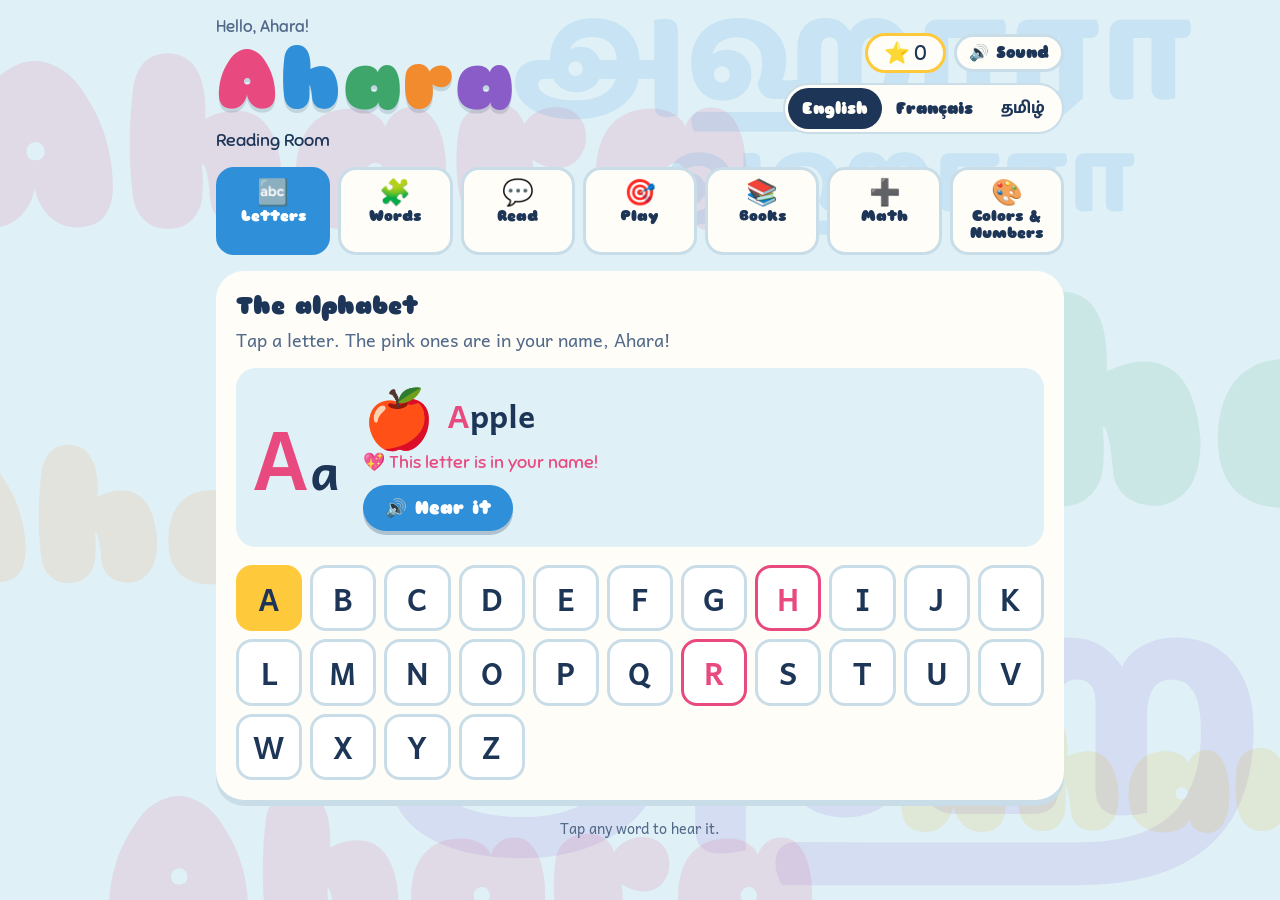
==== commit 5eaadc23: "Add Tamil letter chart, Math, Colors & Numbers, English meanings - Letters say just the word ("Apple" ====
--- a/ahara/index.html
+++ b/ahara/index.html
@@ -27,6 +27,7 @@
     --fun: "Sniglet", "Baloo Thambi 2", "Andika", system-ui, sans-serif;
   }
   *, *::before, *::after { box-sizing: border-box; }
+  [hidden] { display: none !important; }
   html, body { height: 100%; }
   body {
     margin: 0;
@@ -95,9 +96,9 @@
   .lang button[aria-pressed="true"] { background: var(--ink); color: var(--paper); }
 
   /* ---------- tabs ---------- */
-  nav { display: grid; grid-template-columns: repeat(5, 1fr); gap: 8px; }
+  nav { display: grid; grid-template-columns: repeat(7, 1fr); gap: 8px; }
   nav button {
-    font: 700 1rem var(--fun); color: var(--ink); cursor: pointer;
+    font: 700 .92rem/1.15 var(--fun); text-align: center; color: var(--ink); cursor: pointer;
     background: var(--paper); border: 3px solid var(--line); border-radius: 18px;
     padding: 10px 4px; display: flex; flex-direction: column; align-items: center; gap: 2px;
   }
@@ -219,6 +220,98 @@
   .page-num { font-variant-numeric: tabular-nums; color: var(--ink-soft); }
   .the-end { font: 800 clamp(2.4rem, 10vw, 3.4rem) var(--fun); color: var(--berry); }
 
+  /* ---------- English meaning under French and Tamil ---------- */
+  small.en { display: block; font: 400 .72em/1.25 var(--read); color: var(--ink-soft); letter-spacing: 0; text-transform: none; margin-top: 2px; }
+  .btn small.en, .chips small.en { color: inherit; opacity: .8; }
+  nav button small.en { font-size: .62rem; opacity: .85; margin: 0; }
+  nav button[aria-selected="true"] small.en { color: #fff; }
+  h2 small.en { font-size: .58em; margin-top: 4px; }
+  .celebrate small.en { font-size: .55em; }
+  .gloss { display: block; font: 400 1rem/1.3 var(--read); color: var(--ink-soft); margin: 4px 0 0; }
+  .gloss.big { font-size: clamp(1.05rem, 4vw, 1.3rem); margin: 0; }
+  .quiz-word .gloss { text-align: center; }
+
+  /* ---------- Tamil letters ---------- */
+  .ta-grid { display: grid; grid-template-columns: repeat(auto-fill, minmax(70px, 1fr)); gap: 8px; }
+  .ta-grid.family { grid-template-columns: repeat(auto-fill, minmax(84px, 1fr)); }
+  .ta-tile {
+    position: relative; cursor: pointer; display: flex; flex-direction: column; align-items: center; gap: 2px;
+    background: #fff; color: var(--ink); border: 3px solid var(--line); border-radius: 16px; padding: 8px 4px;
+  }
+  .ta-tile .tl, .choices .tl { font: 700 1.9rem/1.2 var(--read); }
+  .ta-grid.family .tl { font-size: 2.3rem; }
+  .ta-tile .tr, .choices .tr { font: 400 .8rem var(--read); color: var(--ink-soft); }
+  .ta-tile.heard::after { content: ""; position: absolute; top: 6px; right: 6px; width: 8px; height: 8px; border-radius: 50%; background: var(--ok); }
+  .ta-tile.on { background: var(--sun); border-color: var(--sun); }
+  .cons-pick button { font: 700 1.2rem var(--read); min-width: 44px; }
+  .chart-wrap { overflow-x: auto; -webkit-overflow-scrolling: touch; margin-inline: -4px; padding: 4px; }
+  .ta-chart { border-collapse: separate; border-spacing: 4px; }
+  .ta-chart th { background: var(--sky); border-radius: 10px; padding: 4px 6px; display: table-cell; }
+  .ta-chart th .tl { display: block; font: 700 1.3rem var(--read); color: var(--berry); }
+  .ta-chart th .tr { display: block; font-size: .72rem; color: var(--ink-soft); }
+  .ta-chart .ta-tile { min-width: 58px; padding: 4px 2px; border-width: 2px; border-radius: 12px; }
+  .ta-chart .ta-tile .tl { font-size: 1.45rem; }
+  .ta-chart .ta-tile .tr { font-size: .68rem; }
+  #taCard { margin-top: 4px; }
+  #taCard .roman { font: 700 1.6rem var(--fun); color: var(--wave); }
+  #taCard .how { font: 700 1.3rem var(--read); color: var(--ink-soft); margin: 4px 0; }
+  .meter { height: 12px; background: var(--sky); border-radius: 999px; overflow: hidden; }
+  .meter i { display: block; height: 100%; background: linear-gradient(90deg, var(--leaf), var(--sun)); border-radius: 999px; }
+  .section-title small.en { font-size: .78em; }
+
+  /* ---------- math ---------- */
+  .math-ask { text-align: center; font: 700 clamp(1.3rem, 5vw, 1.7rem) var(--fun); margin: 6px 0 10px; text-wrap: balance; }
+  .math-show { display: flex; flex-direction: column; align-items: center; gap: 12px; margin-bottom: 16px; }
+  .equation { font: 700 clamp(2.4rem, 11vw, 3.6rem) var(--read); letter-spacing: .04em; font-variant-numeric: tabular-nums; }
+  .equation .blank, .math-show .blank { color: var(--berry); border-bottom: 5px solid var(--berry); padding: 0 .15em; }
+  .objects { display: flex; flex-wrap: wrap; justify-content: center; gap: 4px; font-size: 2.2rem; max-width: 520px; }
+  .objects.small { font-size: 1.5rem; }
+  .objects .op { font: 800 2rem var(--fun); color: var(--ink-soft); margin-inline: 8px; align-self: center; }
+  .objects .gone { opacity: .25; position: relative; }
+  .objects .gone::after { content: "✕"; position: absolute; inset: 0; color: var(--oops); font: 800 1em var(--fun); display: grid; place-items: center; }
+  .objects.pairs { display: grid; grid-template-columns: repeat(2, auto); gap: 2px 18px; max-width: none; }
+  .math-choices { grid-template-columns: repeat(2, 1fr); max-width: 420px; }
+  .math-choices button { aspect-ratio: auto; min-height: 84px; font: 700 clamp(1.8rem, 8vw, 2.6rem) var(--read); padding: 10px; }
+  .math-choices button svg { width: 72px; height: 72px; display: block; margin: 0 auto; }
+  .math-choices button small.en { font-size: .45em; }
+  .blocks { display: flex; gap: 18px; align-items: flex-end; flex-wrap: wrap; justify-content: center; }
+  .rods { display: flex; gap: 6px; }
+  .rod { display: grid; grid-template-rows: repeat(10, 14px); gap: 2px; }
+  .rod i, .cube { display: block; width: 16px; height: 14px; background: var(--wave); border-radius: 3px; }
+  .cubes { display: grid; grid-template-columns: repeat(5, 16px); gap: 3px; }
+  .cube { background: var(--orange); }
+  .clock svg { display: block; }
+
+  /* ---------- colors and numbers ---------- */
+  .swatches { display: grid; grid-template-columns: repeat(auto-fill, minmax(130px, 1fr)); gap: 10px; }
+  .swatch {
+    cursor: pointer; display: flex; flex-direction: column; align-items: center; gap: 4px; padding: 12px 8px;
+    background: #fff; color: var(--ink); border: 3px solid var(--line); border-radius: 18px;
+  }
+  .swatch.on { border-color: var(--sun); background: #fff7df; }
+  .swatch .dot { width: 64px; height: 64px; border-radius: 50%; border: 3px solid rgba(29,53,87,.15); }
+  .swatch .sw-e { font-size: 1.6rem; line-height: 1; }
+  .nw { font: 700 1.25rem var(--read); }
+  .num-grid { display: grid; grid-template-columns: repeat(auto-fill, minmax(118px, 1fr)); gap: 10px; }
+  .num-tile, .num-banner {
+    cursor: pointer; display: flex; flex-direction: column; align-items: center; gap: 2px; padding: 10px 6px;
+    background: #fff; color: var(--ink); border: 3px solid var(--line); border-radius: 18px;
+  }
+  .num-tile .digit, .num-banner .digit { font: 800 2.4rem/1 var(--fun); color: var(--wave); font-variant-numeric: tabular-nums; }
+  .tadigit { font: 700 1.3rem var(--read); color: var(--berry); }
+  .num-tile .nw { font-size: 1.05rem; text-align: center; overflow-wrap: anywhere; }
+  .num-banner { cursor: default; margin-bottom: 12px; background: var(--sky); border: 0; }
+  .num-banner .digit { font-size: 3.2rem; }
+  .hundred { display: grid; grid-template-columns: repeat(10, 1fr); gap: 4px; }
+  .num-cell {
+    cursor: pointer; aspect-ratio: 1; max-width: 100%; font: 700 clamp(.8rem, 3.2vw, 1.15rem) var(--fun);
+    background: #fff; color: var(--ink); border: 2px solid var(--line); border-radius: 10px; padding: 0; font-variant-numeric: tabular-nums;
+  }
+  .num-cell:nth-child(10n) { border-color: var(--wave); }
+  .num-cell.on { background: var(--sun); border-color: var(--sun); }
+  .color-choices { grid-template-columns: repeat(2, 1fr); max-width: 360px; }
+  .color-choices button { border-color: rgba(29,53,87,.2); }
+
   /* ---------- sound check ---------- */
   dialog.sheet {
     border: 0; border-radius: 24px; padding: 20px; width: min(560px, calc(100% - 32px));
@@ -249,7 +342,7 @@
   footer { text-align: center; color: var(--ink-soft); font-size: .9rem; }
 
   @media (max-width: 560px) {
-    nav { gap: 5px; }
+    nav { grid-template-columns: repeat(4, 1fr); gap: 5px; }
     nav button { font-size: .72rem; padding: 8px 2px; border-radius: 14px; }
     nav button .ic { font-size: 1.35rem; }
     .controls { flex-direction: row; flex-wrap: wrap; align-items: center; width: 100%; justify-content: space-between; }
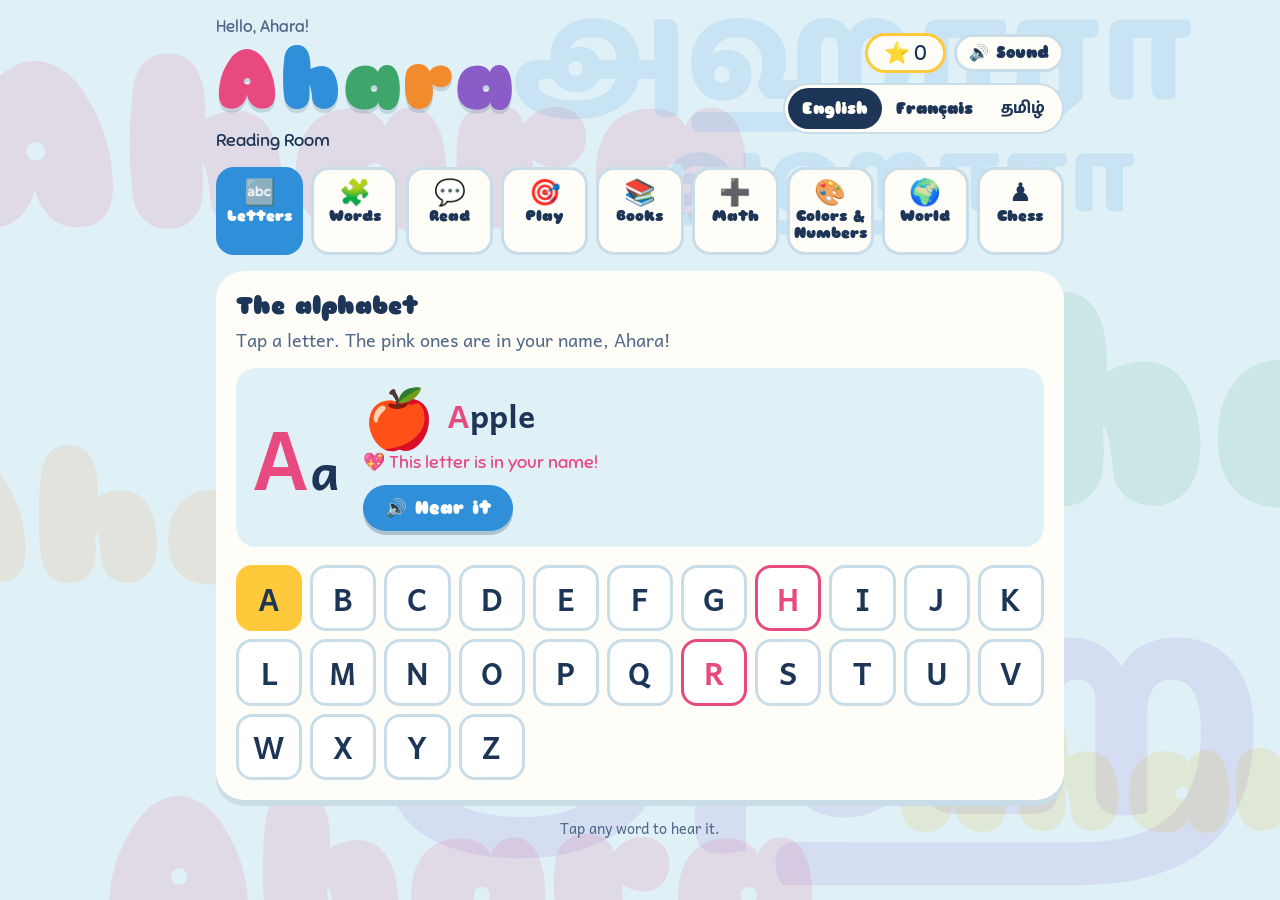
==== commit 64d6a1f7: "Add World map and Chess sections (English) World: a continent-colored map built from Natural Earth o" ====
--- a/ahara/index.html
+++ b/ahara/index.html
@@ -96,7 +96,8 @@
   .lang button[aria-pressed="true"] { background: var(--ink); color: var(--paper); }
 
   /* ---------- tabs ---------- */
-  nav { display: grid; grid-template-columns: repeat(7, 1fr); gap: 8px; }
+  nav { display: flex; flex-wrap: wrap; justify-content: center; gap: 8px; }
+  nav > button { flex: 1 1 0; min-width: 84px; }
   nav button {
     font: 700 .92rem/1.15 var(--fun); text-align: center; color: var(--ink); cursor: pointer;
     background: var(--paper); border: 3px solid var(--line); border-radius: 18px;
@@ -312,6 +313,98 @@
   .color-choices { grid-template-columns: repeat(2, 1fr); max-width: 360px; }
   .color-choices button { border-color: rgba(29,53,87,.2); }
 
+  /* ---------- world ---------- */
+  .map-wrap { background: #bfe3f5; border-radius: 18px; overflow: hidden; margin: 6px 0; }
+  .world-map { display: block; width: 100%; height: auto; max-height: 70vh; }
+  .world-map .countries path, .world-map .countries circle { stroke: #fff; stroke-width: .5; cursor: pointer; vector-effect: non-scaling-stroke; }
+  .world-map .countries .dot { stroke: #1d3557; stroke-width: .6; }
+  .world-map .hl { stroke: #1d3557; stroke-width: 1.8; }
+  .world-map .blink { animation: blink .8s ease-in-out infinite alternate; }
+  @keyframes blink { to { opacity: .35; } }
+  .legend { display: flex; flex-wrap: wrap; gap: 6px 14px; font-size: .85rem; color: var(--ink-soft); margin: 8px 0; }
+  .legend i { display: inline-block; width: 12px; height: 12px; border-radius: 3px; margin-right: 5px; vertical-align: -1px; }
+  .zoom-chips button { font-size: .85rem; padding: 5px 11px; }
+  .country-list { display: flex; flex-wrap: wrap; gap: 6px; }
+  .country-list button { font: 400 .95rem var(--read); color: var(--ink); background: #fff; border: 2px solid var(--line); border-radius: 999px; padding: 4px 12px; cursor: pointer; }
+  .flag-code { font: 800 .8em var(--fun); background: var(--ink); color: #fff; border-radius: 4px; padding: 2px 4px; }
+  .postcard {
+    margin: 12px 0; padding: 16px; border-radius: 22px; background: #fff;
+    border: 4px solid var(--cc); box-shadow: 0 6px 0 var(--line);
+  }
+  .pc-head { display: flex; align-items: center; gap: 12px; flex-wrap: wrap; }
+  .pc-head > div { flex: 1; min-width: 0; }
+  .pc-head h3 { font: 800 clamp(1.5rem, 6vw, 2rem)/1.1 var(--fun); margin: 0; }
+  .pc-head p { margin: 2px 0 0; color: var(--ink-soft); }
+  .pc-head .btn { margin-left: auto; padding: 10px 16px; font-size: 1rem; }
+  .pc-flag { font-size: clamp(3.4rem, 14vw, 4.6rem); line-height: 1; }
+  .pc-body { display: grid; grid-template-columns: minmax(0, 1fr) minmax(0, 1fr); gap: 14px; margin-top: 12px; }
+  .pc-map { background: #bfe3f5; border-radius: 16px; overflow: hidden; aspect-ratio: 4 / 3; max-width: 100%; }
+  .pc-map svg { width: 100%; height: 100%; }
+  .pc-facts { margin: 0; display: grid; gap: 8px; align-content: start; }
+  .pc-facts div { background: var(--sky); border-radius: 12px; padding: 6px 10px; }
+  .pc-facts dt { font: 700 .8rem var(--fun); color: var(--ink-soft); }
+  .pc-facts dd { margin: 0; font: 700 1.05rem var(--read); overflow-wrap: anywhere; }
+  .pc-sub { font: 700 1rem var(--fun); margin: 14px 0 6px; }
+  .pc-things { display: grid; grid-template-columns: repeat(auto-fill, minmax(96px, 1fr)); gap: 8px; }
+  .thing { display: flex; flex-direction: column; align-items: center; text-align: center; gap: 4px; background: #fff7df; border-radius: 14px; padding: 8px 6px; }
+  .thing span { font-size: 2.3rem; line-height: 1.1; }
+  .thing small { font-size: .85rem; line-height: 1.2; }
+  .pc-fact { background: var(--sky); border-radius: 14px; padding: 10px 14px; margin: 12px 0 0; font-size: 1.05rem; }
+  .pc-note { color: var(--ink-soft); margin: 8px 0 0; }
+  .cont-card { border-left: 8px solid var(--cc); background: #fff; border-radius: 14px; padding: 10px 14px; margin: 10px 0; }
+  .cont-card h3 { margin: 0 0 4px; font-family: var(--fun); }
+  .cont-card p { margin: 4px 0; }
+  .flag-grid { display: grid; grid-template-columns: repeat(auto-fill, minmax(92px, 1fr)); gap: 8px; margin-top: 10px; }
+  .flag-grid button { display: flex; flex-direction: column; align-items: center; gap: 2px; padding: 8px 4px; cursor: pointer; background: #fff; color: var(--ink); border: 2px solid var(--line); border-radius: 14px; }
+  .flag-grid .f { font-size: 2.2rem; line-height: 1.1; }
+  .flag-grid small { font-size: .78rem; text-align: center; line-height: 1.15; }
+  .big-flag { text-align: center; font-size: clamp(6rem, 30vw, 9rem); line-height: 1.1; margin: 4px 0 12px; }
+  .big-flag.small { font-size: 4rem; }
+  .world-choices { grid-template-columns: repeat(2, 1fr); max-width: 520px; }
+  .world-choices button { min-height: 72px; font-size: clamp(1.1rem, 4.5vw, 1.4rem); }
+  @media (max-width: 560px) { .pc-body { grid-template-columns: 1fr; } }
+
+  /* ---------- chess ---------- */
+  .chess-board {
+    position: relative; display: grid; grid-template-columns: repeat(8, 1fr);
+    width: min(100%, 520px); aspect-ratio: 1; margin: 10px auto; border: 6px solid #6b4f3a; border-radius: 10px; overflow: hidden;
+  }
+  .chess-board.small { width: min(100%, 320px); }
+  .sq { position: relative; border: 0; padding: 0; cursor: pointer; display: grid; place-items: center; aspect-ratio: 1; }
+  .sq.light { background: #f3dfbf; }
+  .sq.dark { background: #b58863; }
+  .sq.last { box-shadow: inset 0 0 0 100px rgba(255, 201, 60, .45); }
+  .sq.sel { box-shadow: inset 0 0 0 100px rgba(63, 166, 107, .55); }
+  .sq.check { box-shadow: inset 0 0 0 100px rgba(232, 74, 127, .7); }
+  .sq:focus-visible { outline: 3px solid var(--wave); outline-offset: -3px; }
+  .pc { font-family: "Segoe UI Symbol", "Noto Sans Symbols 2", "DejaVu Sans", serif; font-size: min(9.5vw, 50px); line-height: 1; }
+  .pc.white { color: #fff; -webkit-text-stroke: 1.6px #2b2018; paint-order: stroke fill; text-shadow: 0 2px 0 rgba(0,0,0,.25); }
+  .pc.black { color: #1c1410; text-shadow: 0 1px 0 rgba(255,255,255,.35); }
+  .pc.mini { font-size: 1.1em; }
+  .sq .star { font-size: min(7vw, 34px); }
+  .sq .dot { position: absolute; width: 28%; height: 28%; border-radius: 50%; background: rgba(29, 53, 87, .45); }
+  .sq .cap { position: absolute; inset: 6%; border-radius: 50%; border: 5px solid rgba(232, 74, 127, .8); }
+  .sq .rk, .sq .fl { position: absolute; font: 700 10px var(--fun); color: rgba(43, 32, 24, .7); }
+  .sq .rk { top: 2px; left: 3px; }
+  .sq .fl { bottom: 1px; right: 3px; }
+  .promo { position: absolute; inset: 20% 6%; background: var(--paper); border-radius: 18px; box-shadow: 0 10px 30px rgba(0,0,0,.35); display: flex; flex-wrap: wrap; justify-content: center; align-items: center; gap: 8px; padding: 10px; z-index: 2; }
+  .promo p { width: 100%; text-align: center; margin: 0; font: 700 1.1rem var(--fun); }
+  .promo button { display: flex; flex-direction: column; align-items: center; background: #f3dfbf; border: 2px solid #b58863; border-radius: 12px; padding: 6px 10px; cursor: pointer; }
+  .lesson { background: var(--sky); border-radius: 18px; padding: 12px 16px; margin: 8px 0; }
+  .lesson h3 { margin: 0 0 6px; font-family: var(--fun); }
+  .lesson p { margin: 6px 0; max-width: 62ch; }
+  .lesson-chips button { font-size: .9rem; }
+  .game-top { display: flex; justify-content: space-between; align-items: center; gap: 10px; flex-wrap: wrap; }
+  .turn { font: 800 1.2rem var(--fun); margin: 0; padding: 6px 14px; border-radius: 999px; }
+  .turn.t-white { background: #fff; border: 2px solid var(--line); }
+  .turn.t-black { background: #2b2018; color: #fff; }
+  .turn.is-check { background: var(--berry); color: #fff; }
+  .taken { min-height: 28px; display: flex; flex-wrap: wrap; gap: 0; }
+  .taken .pc { font-size: 24px; }
+  .game-btns { margin-top: 8px; }
+  .auto-flip { display: flex; gap: 8px; align-items: center; justify-content: center; margin: 12px 0 0; font-size: .95rem; }
+  .auto-flip input { width: 22px; height: 22px; }
+
   /* ---------- sound check ---------- */
   dialog.sheet {
     border: 0; border-radius: 24px; padding: 20px; width: min(560px, calc(100% - 32px));
@@ -342,7 +435,8 @@
   footer { text-align: center; color: var(--ink-soft); font-size: .9rem; }
 
   @media (max-width: 560px) {
-    nav { grid-template-columns: repeat(4, 1fr); gap: 5px; }
+    nav { gap: 6px; }
+    nav > button { flex: 0 0 calc((100% - 12px) / 3); min-width: 0; }
     nav button { font-size: .72rem; padding: 8px 2px; border-radius: 14px; }
     nav button .ic { font-size: 1.35rem; }
     .controls { flex-direction: row; flex-wrap: wrap; align-items: center; width: 100%; justify-content: space-between; }
@@ -395,6 +489,9 @@
 <script src="data/books-en.js"></script>
 <script src="data/books-fr.js"></script>
 <script src="data/books-ta.js"></script>
+<script src="data/world.js"></script>
+<script src="world.js"></script>
+<script src="chess.js"></script>
 <script src="app.js"></script>
 </body>
 </html>
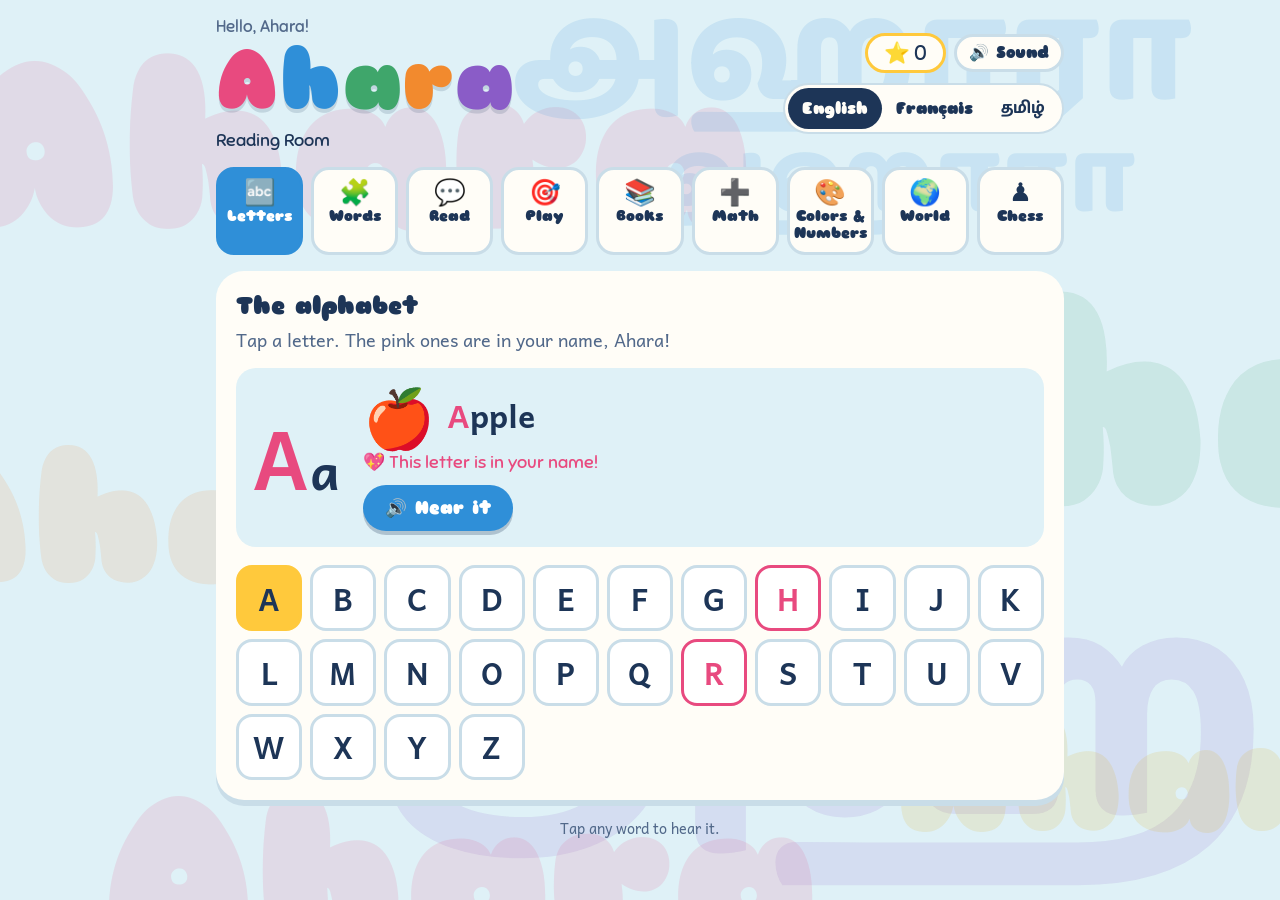
==== commit f9e322d1: "Add an Android app for the Fire tablet, built by GitHub Actions android/ is a small WebView app that" ====
--- a/ahara/index.html
+++ b/ahara/index.html
@@ -4,6 +4,13 @@
 <meta charset="UTF-8" />
 <meta name="viewport" content="width=device-width, initial-scale=1.0, viewport-fit=cover" />
 <title>Ahara's Reading Room</title>
+<meta name="theme-color" content="#2f8fd8" />
+<meta name="apple-mobile-web-app-capable" content="yes" />
+<meta name="mobile-web-app-capable" content="yes" />
+<meta name="apple-mobile-web-app-title" content="Ahara" />
+<link rel="manifest" href="manifest.webmanifest">
+<link rel="icon" type="image/png" sizes="192x192" href="icons/icon-192.png">
+<link rel="apple-touch-icon" href="icons/apple-touch-icon.png">
 <link rel="preconnect" href="https://fonts.googleapis.com">
 <link rel="preconnect" href="https://fonts.gstatic.com" crossorigin>
 <link rel="stylesheet" href="https://fonts.googleapis.com/css2?family=Andika:wght@400;700&family=Baloo+Thambi+2:wght@500;800&family=Sniglet:wght@400;800&display=swap">
@@ -485,6 +492,7 @@
 <div class="toast" id="toast" hidden></div>
 <canvas class="confetti" id="confetti"></canvas>
 
+<script src="android-tts.js"></script>
 <script src="data/words.js"></script>
 <script src="data/books-en.js"></script>
 <script src="data/books-fr.js"></script>
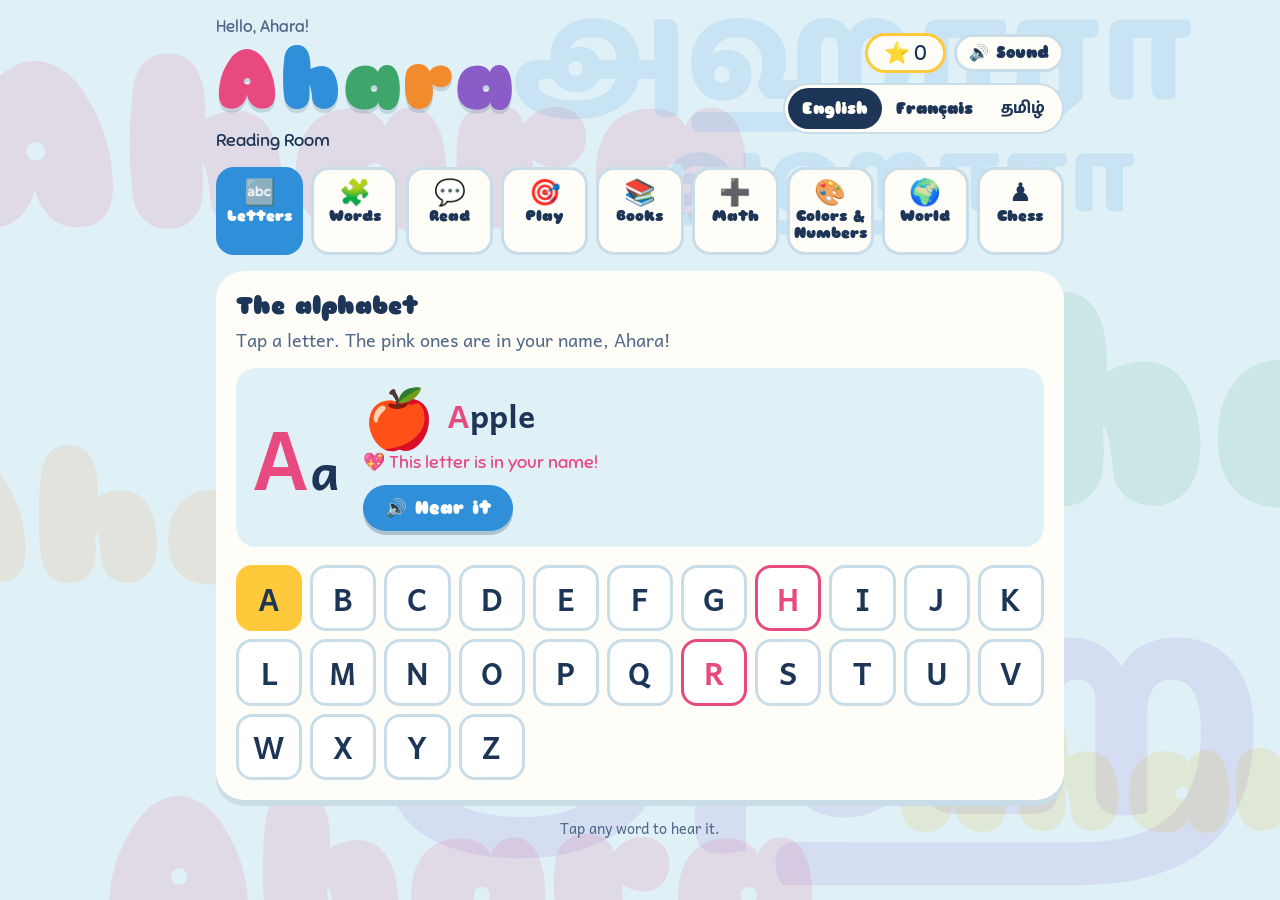
==== commit 932e27c7: "Let the Android app update itself On launch the app reads downloads/version.json from the Pages site" ====
--- a/ahara/index.html
+++ b/ahara/index.html
@@ -412,6 +412,17 @@
   .auto-flip { display: flex; gap: 8px; align-items: center; justify-content: center; margin: 12px 0 0; font-size: .95rem; }
   .auto-flip input { width: 22px; height: 22px; }
 
+  /* ---------- app update banner (Android app only) ---------- */
+  .update-bar {
+    display: flex; flex-wrap: wrap; align-items: center; gap: 10px; justify-content: space-between;
+    background: var(--ink); color: var(--paper); border-radius: 18px; padding: 12px 14px;
+  }
+  .update-bar p { margin: 0; flex: 1 1 220px; }
+  .update-bar .btns { justify-content: flex-end; }
+  .update-bar .btn { padding: 9px 16px; font-size: 1rem; }
+  .update-bar .btn.alt { background: transparent; color: var(--paper); border-color: rgba(255,255,255,.5); }
+  .update-bar .meter { width: 100%; background: rgba(255,255,255,.2); }
+
   /* ---------- sound check ---------- */
   dialog.sheet {
     border: 0; border-radius: 24px; padding: 20px; width: min(560px, calc(100% - 32px));
@@ -462,6 +473,7 @@
 <div class="backdrop" id="backdrop" aria-hidden="true"></div>
 
 <div class="wrap">
+  <div class="update-bar" id="updateBar" hidden role="status"></div>
   <header>
     <div>
       <p class="hello" id="hello"></p>
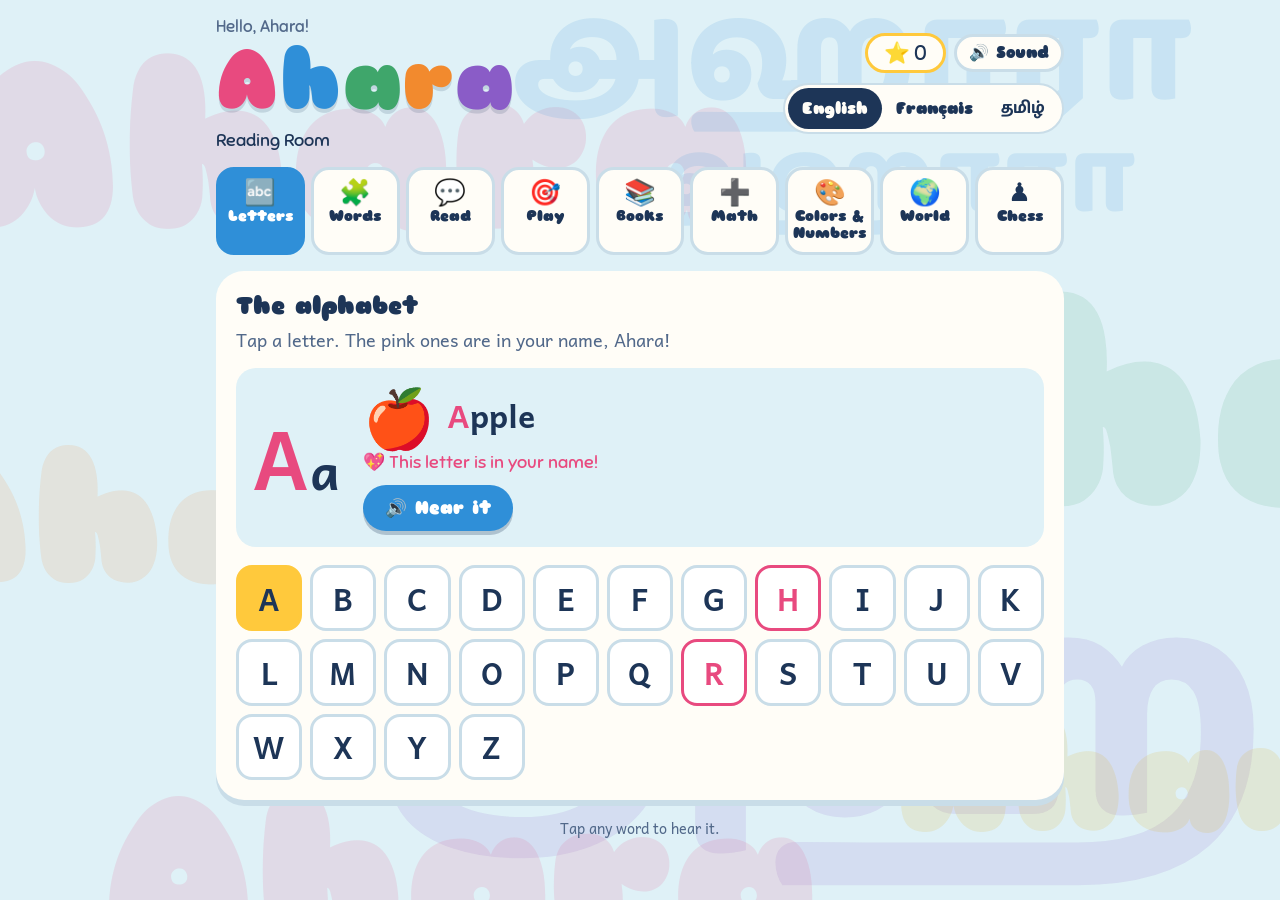
==== commit 1a3a9007: "Add Aria's Reading Room (English, French, Nepali) and fix app issues Split the app into a shared eng" ====
--- a/ahara/index.html
+++ b/ahara/index.html
@@ -14,461 +14,10 @@
 <link rel="preconnect" href="https://fonts.googleapis.com">
 <link rel="preconnect" href="https://fonts.gstatic.com" crossorigin>
 <link rel="stylesheet" href="https://fonts.googleapis.com/css2?family=Andika:wght@400;700&family=Baloo+Thambi+2:wght@500;800&family=Sniglet:wght@400;800&display=swap">
-<style>
-  :root {
-    color-scheme: light;
-    --sky: #dff1f7;
-    --paper: #fffdf7;
-    --ink: #1d3557;
-    --ink-soft: #52698a;
-    --sun: #ffc93c;
-    --berry: #e84a7f;
-    --leaf: #3fa66b;
-    --wave: #2f8fd8;
-    --plum: #8a5cc7;
-    --orange: #f28a2e;
-    --line: #c9dde8;
-    --ok: #3fa66b;
-    --oops: #e8603c;
-    --read: "Andika", "Baloo Thambi 2", "Noto Sans Tamil", "Comic Sans MS", system-ui, sans-serif;
-    --fun: "Sniglet", "Baloo Thambi 2", "Andika", system-ui, sans-serif;
-  }
-  *, *::before, *::after { box-sizing: border-box; }
-  [hidden] { display: none !important; }
-  html, body { height: 100%; }
-  body {
-    margin: 0;
-    background: var(--sky);
-    color: var(--ink);
-    font-family: var(--read);
-    font-size: 18px;
-    overflow-x: hidden;
-  }
-  button { font-family: inherit; }
-  button:focus-visible, a:focus-visible, select:focus-visible { outline: 3px dashed var(--ink); outline-offset: 2px; }
-
-  /* ---------- backdrop: her name, big and soft ---------- */
-  .backdrop { position: fixed; inset: 0; z-index: 0; pointer-events: none; overflow: hidden; }
-  .backdrop span {
-    position: absolute; font-family: var(--fun); font-weight: 800; line-height: 1;
-    opacity: .13; white-space: nowrap;
-    animation: drift 18s ease-in-out infinite alternate;
-  }
-  @keyframes drift {
-    from { transform: translateY(0) rotate(var(--r)); }
-    to   { transform: translateY(-24px) rotate(calc(var(--r) + 4deg)); }
-  }
-
-  .wrap {
-    position: relative; z-index: 1;
-    max-width: 880px; margin: 0 auto;
-    padding-inline: 16px; padding-block: 16px 48px;
-    display: flex; flex-direction: column; gap: 16px;
-  }
-
-  /* ---------- header ---------- */
-  header { display: flex; flex-wrap: wrap; align-items: center; justify-content: space-between; gap: 12px; }
-  .hello { font-family: var(--fun); font-size: 1.05rem; color: var(--ink-soft); margin: 0; }
-  .name {
-    display: flex; gap: 2px; margin: 0; font-family: var(--fun); font-weight: 800;
-    font-size: clamp(3rem, 12vw, 5.2rem); line-height: 1.05;
-  }
-  .name button {
-    all: unset; cursor: pointer; display: inline-block; transition: transform .15s;
-    text-shadow: 0 4px 0 rgba(29,53,87,.15);
-  }
-  .name button:hover { transform: translateY(-4px) rotate(-4deg); }
-  .name button:focus-visible { outline: 3px dashed var(--ink); outline-offset: 4px; border-radius: 8px; }
-  .name button.pop { animation: pop .45s; }
-  @keyframes pop { 50% { transform: scale(1.3) rotate(8deg); } }
-  .sub { font-family: var(--fun); font-size: 1.15rem; margin: 4px 0 0; }
-
-  .controls { display: flex; flex-direction: column; align-items: flex-end; gap: 10px; }
-  .control-row { display: flex; gap: 8px; align-items: center; }
-  .stars {
-    font-family: var(--fun); font-size: 1.3rem; background: var(--paper);
-    border: 3px solid var(--sun); border-radius: 999px; padding: 4px 16px;
-    font-variant-numeric: tabular-nums;
-  }
-  .sound-btn {
-    font: 700 1rem var(--fun); background: var(--paper); color: var(--ink); cursor: pointer;
-    border: 3px solid var(--line); border-radius: 999px; padding: 6px 12px;
-  }
-  .sound-btn.speaking { border-color: var(--leaf); background: #e6f6ec; }
-  .lang { display: flex; background: var(--paper); border: 2px solid var(--line); border-radius: 999px; padding: 3px; }
-  .lang button {
-    font: 700 1rem var(--fun); border: 0; background: transparent; color: var(--ink);
-    padding: 8px 14px; border-radius: 999px; cursor: pointer;
-  }
-  .lang button[aria-pressed="true"] { background: var(--ink); color: var(--paper); }
-
-  /* ---------- tabs ---------- */
-  nav { display: flex; flex-wrap: wrap; justify-content: center; gap: 8px; }
-  nav > button { flex: 1 1 0; min-width: 84px; }
-  nav button {
-    font: 700 .92rem/1.15 var(--fun); text-align: center; color: var(--ink); cursor: pointer;
-    background: var(--paper); border: 3px solid var(--line); border-radius: 18px;
-    padding: 10px 4px; display: flex; flex-direction: column; align-items: center; gap: 2px;
-  }
-  nav button .ic { font-size: 1.6rem; line-height: 1; }
-  nav button[aria-selected="true"] { border-color: var(--tab, var(--wave)); background: var(--tab, var(--wave)); color: #fff; }
-
-  .panel { background: var(--paper); border-radius: 28px; padding: 20px; box-shadow: 0 6px 0 var(--line); }
-  .panel h2 { font-family: var(--fun); font-size: 1.5rem; margin: 0 0 4px; text-wrap: balance; }
-  .hint { color: var(--ink-soft); margin: 0 0 14px; }
-  .meta { color: var(--ink-soft); font-size: .9rem; text-align: center; margin: 12px 0 0; font-variant-numeric: tabular-nums; }
-
-  .chips { display: flex; flex-wrap: wrap; gap: 6px; margin: 0 0 14px; }
-  .chips button {
-    font: 700 .95rem var(--fun); cursor: pointer; color: var(--ink);
-    background: #fff; border: 2px solid var(--line); border-radius: 999px; padding: 6px 14px;
-  }
-  .chips button[aria-pressed="true"] { background: var(--ink); border-color: var(--ink); color: var(--paper); }
-
-  .btn {
-    font: 700 1.1rem var(--fun); cursor: pointer; border: 0; border-radius: 999px;
-    padding: 12px 22px; background: var(--wave); color: #fff; box-shadow: 0 4px 0 rgba(29,53,87,.25);
-  }
-  .btn.alt { background: #fff; color: var(--ink); border: 3px solid var(--line); box-shadow: none; }
-  .btn.go { background: var(--leaf); }
-  .btn:active { transform: translateY(2px); box-shadow: none; }
-  .btn:disabled { opacity: .4; cursor: default; }
-  .btns { display: flex; justify-content: center; gap: 10px; flex-wrap: wrap; }
-
-  /* ---------- letters ---------- */
-  .alpha { display: grid; grid-template-columns: repeat(auto-fill, minmax(62px, 1fr)); gap: 8px; }
-  .alpha button {
-    font: 700 1.9rem var(--read); aspect-ratio: 1; max-width: 100%; cursor: pointer;
-    border: 3px solid var(--line); border-radius: 16px; background: #fff; color: var(--ink);
-  }
-  .alpha button.in-name { border-color: var(--berry); color: var(--berry); }
-  .alpha button.on { background: var(--sun); border-color: var(--sun); color: var(--ink); }
-  .letter-card {
-    display: grid; grid-template-columns: auto 1fr; align-items: center; gap: 16px 24px;
-    margin-bottom: 18px; padding: 16px; border-radius: 20px; background: var(--sky);
-  }
-  .big-letter { font: 700 5rem/1 var(--read); color: var(--berry); }
-  .big-letter small { font-size: .6em; color: var(--ink); }
-  .pic { font-size: 3.6rem; line-height: 1.1; }
-  .letter-card .word { font: 700 2rem var(--read); }
-  .letter-card .word b { color: var(--berry); }
-  .row { display: flex; align-items: center; gap: 12px; flex-wrap: wrap; }
-  .note { font-family: var(--fun); color: var(--berry); margin: 4px 0 0; }
-
-  /* ---------- words ---------- */
-  .word-stage { text-align: center; padding: 4px 0 8px; }
-  .word-stage .pic { font-size: 5.5rem; min-height: 1.1em; }
-  .word-stage .pic.none { font-size: 2.2rem; color: var(--line); display: grid; place-items: center; }
-  .syll { display: flex; justify-content: center; flex-wrap: wrap; gap: 6px; margin: 14px 0 18px; }
-  .syll button {
-    font: 700 clamp(2rem, 9vw, 3.2rem) var(--read); cursor: pointer; color: var(--ink);
-    background: #fff; border: 3px solid var(--line); border-radius: 16px; padding: 4px 14px;
-  }
-  .syll button:nth-child(odd) { border-bottom-color: var(--wave); }
-  .syll button:nth-child(even) { border-bottom-color: var(--berry); }
-  .syll button.on { background: var(--sun); }
-
-  /* ---------- sentences and book pages ---------- */
-  .sentence-card {
-    display: flex; flex-direction: column; align-items: center; gap: 16px; text-align: center;
-    padding: 20px 12px; border-radius: 24px; background: var(--sky);
-  }
-  .sentence-card .pic { font-size: clamp(4rem, 18vw, 6rem); }
-  .words { display: flex; flex-wrap: wrap; justify-content: center; gap: 4px 10px; font: 700 clamp(1.6rem, 6vw, 2.4rem)/1.35 var(--read); }
-  .words button { all: unset; cursor: pointer; border-radius: 8px; padding: 0 4px; }
-  .words button:focus-visible { outline: 3px dashed var(--ink); }
-  .words button.hi { background: var(--sun); }
-  .words button.her { color: var(--berry); }
-
-  /* ---------- play ---------- */
-  .quiz-word { text-align: center; font: 700 clamp(2.6rem, 12vw, 4rem) var(--read); margin: 8px 0 18px; }
-  .quiz-word .blank { color: var(--berry); border-bottom: 5px solid var(--berry); padding: 0 .1em; }
-  .choices { display: grid; grid-template-columns: repeat(3, 1fr); gap: 12px; max-width: 520px; margin-inline: auto; }
-  .choices button {
-    font-size: clamp(3rem, 14vw, 4.5rem); cursor: pointer; aspect-ratio: 1; max-width: 100%;
-    background: #fff; border: 4px solid var(--line); border-radius: 24px; color: var(--ink);
-  }
-  .choices.text button { aspect-ratio: auto; min-height: 96px; font: 700 clamp(1.5rem, 6vw, 2.2rem) var(--read); padding: 8px; overflow-wrap: anywhere; }
-  .choices button.right { border-color: var(--ok); background: #e6f6ec; animation: pop .45s; }
-  .choices button.wrong { border-color: var(--oops); animation: shake .35s; }
-  @keyframes shake { 25% { transform: translateX(-8px); } 75% { transform: translateX(8px); } }
-  .big-ear { font-size: 4.5rem; background: none; border: 0; cursor: pointer; display: block; margin: 0 auto 12px; }
-  .feedback { text-align: center; min-height: 2.2em; font: 800 1.5rem var(--fun); margin: 14px 0 6px; }
-  .feedback.good { color: var(--ok); }
-  .feedback.bad { color: var(--oops); }
-  .progress { display: flex; justify-content: center; gap: 6px; margin-bottom: 8px; }
-  .progress i { width: 14px; height: 14px; border-radius: 50%; background: var(--line); }
-  .progress i.done { background: var(--sun); }
-  .celebrate { text-align: center; font: 800 1.8rem var(--fun); color: var(--berry); margin: 18px 0; text-wrap: balance; }
-
-  /* ---------- books ---------- */
-  .shelf { display: grid; grid-template-columns: repeat(auto-fill, minmax(150px, 1fr)); gap: 12px; }
-  .book {
-    position: relative; cursor: pointer; text-align: left; color: var(--ink);
-    display: flex; flex-direction: column; gap: 6px; padding: 12px;
-    background: #fff; border: 3px solid var(--line); border-radius: 18px;
-  }
-  .book .cover { font-size: 3rem; line-height: 1.1; }
-  .book .t { font: 700 1.05rem/1.2 var(--read); }
-  .book .lv { font-size: .8rem; color: var(--ink-soft); }
-  .book .done { position: absolute; top: 8px; right: 10px; font: 800 .8rem var(--fun); color: var(--ok); }
-  .book.machine { background: var(--sun); border-color: var(--sun); }
-  .book.machine .lv { color: var(--ink); }
-  .section-title { font: 700 1.1rem var(--fun); margin: 22px 0 8px; }
-  .links { display: grid; grid-template-columns: repeat(auto-fill, minmax(230px, 1fr)); gap: 10px; }
-  .links a {
-    display: block; text-decoration: none; color: var(--ink); padding: 12px 14px;
-    background: var(--sky); border-radius: 16px;
-  }
-  .links a b { display: block; font-family: var(--fun); }
-  .links a span { font-size: .9rem; color: var(--ink-soft); }
-  .reader-top { display: flex; align-items: center; justify-content: space-between; gap: 10px; margin-bottom: 12px; flex-wrap: wrap; }
-  .reader-top h2 { margin: 0; }
-  .page-card { min-height: 320px; justify-content: center; }
-  .page-num { font-variant-numeric: tabular-nums; color: var(--ink-soft); }
-  .the-end { font: 800 clamp(2.4rem, 10vw, 3.4rem) var(--fun); color: var(--berry); }
-
-  /* ---------- English meaning under French and Tamil ---------- */
-  small.en { display: block; font: 400 .72em/1.25 var(--read); color: var(--ink-soft); letter-spacing: 0; text-transform: none; margin-top: 2px; }
-  .btn small.en, .chips small.en { color: inherit; opacity: .8; }
-  nav button small.en { font-size: .62rem; opacity: .85; margin: 0; }
-  nav button[aria-selected="true"] small.en { color: #fff; }
-  h2 small.en { font-size: .58em; margin-top: 4px; }
-  .celebrate small.en { font-size: .55em; }
-  .gloss { display: block; font: 400 1rem/1.3 var(--read); color: var(--ink-soft); margin: 4px 0 0; }
-  .gloss.big { font-size: clamp(1.05rem, 4vw, 1.3rem); margin: 0; }
-  .quiz-word .gloss { text-align: center; }
-
-  /* ---------- Tamil letters ---------- */
-  .ta-grid { display: grid; grid-template-columns: repeat(auto-fill, minmax(70px, 1fr)); gap: 8px; }
-  .ta-grid.family { grid-template-columns: repeat(auto-fill, minmax(84px, 1fr)); }
-  .ta-tile {
-    position: relative; cursor: pointer; display: flex; flex-direction: column; align-items: center; gap: 2px;
-    background: #fff; color: var(--ink); border: 3px solid var(--line); border-radius: 16px; padding: 8px 4px;
-  }
-  .ta-tile .tl, .choices .tl { font: 700 1.9rem/1.2 var(--read); }
-  .ta-grid.family .tl { font-size: 2.3rem; }
-  .ta-tile .tr, .choices .tr { font: 400 .8rem var(--read); color: var(--ink-soft); }
-  .ta-tile.heard::after { content: ""; position: absolute; top: 6px; right: 6px; width: 8px; height: 8px; border-radius: 50%; background: var(--ok); }
-  .ta-tile.on { background: var(--sun); border-color: var(--sun); }
-  .cons-pick button { font: 700 1.2rem var(--read); min-width: 44px; }
-  .chart-wrap { overflow-x: auto; -webkit-overflow-scrolling: touch; margin-inline: -4px; padding: 4px; }
-  .ta-chart { border-collapse: separate; border-spacing: 4px; }
-  .ta-chart th { background: var(--sky); border-radius: 10px; padding: 4px 6px; display: table-cell; }
-  .ta-chart th .tl { display: block; font: 700 1.3rem var(--read); color: var(--berry); }
-  .ta-chart th .tr { display: block; font-size: .72rem; color: var(--ink-soft); }
-  .ta-chart .ta-tile { min-width: 58px; padding: 4px 2px; border-width: 2px; border-radius: 12px; }
-  .ta-chart .ta-tile .tl { font-size: 1.45rem; }
-  .ta-chart .ta-tile .tr { font-size: .68rem; }
-  #taCard { margin-top: 4px; }
-  #taCard .roman { font: 700 1.6rem var(--fun); color: var(--wave); }
-  #taCard .how { font: 700 1.3rem var(--read); color: var(--ink-soft); margin: 4px 0; }
-  .meter { height: 12px; background: var(--sky); border-radius: 999px; overflow: hidden; }
-  .meter i { display: block; height: 100%; background: linear-gradient(90deg, var(--leaf), var(--sun)); border-radius: 999px; }
-  .section-title small.en { font-size: .78em; }
-
-  /* ---------- math ---------- */
-  .math-ask { text-align: center; font: 700 clamp(1.3rem, 5vw, 1.7rem) var(--fun); margin: 6px 0 10px; text-wrap: balance; }
-  .math-show { display: flex; flex-direction: column; align-items: center; gap: 12px; margin-bottom: 16px; }
-  .equation { font: 700 clamp(2.4rem, 11vw, 3.6rem) var(--read); letter-spacing: .04em; font-variant-numeric: tabular-nums; }
-  .equation .blank, .math-show .blank { color: var(--berry); border-bottom: 5px solid var(--berry); padding: 0 .15em; }
-  .objects { display: flex; flex-wrap: wrap; justify-content: center; gap: 4px; font-size: 2.2rem; max-width: 520px; }
-  .objects.small { font-size: 1.5rem; }
-  .objects .op { font: 800 2rem var(--fun); color: var(--ink-soft); margin-inline: 8px; align-self: center; }
-  .objects .gone { opacity: .25; position: relative; }
-  .objects .gone::after { content: "✕"; position: absolute; inset: 0; color: var(--oops); font: 800 1em var(--fun); display: grid; place-items: center; }
-  .objects.pairs { display: grid; grid-template-columns: repeat(2, auto); gap: 2px 18px; max-width: none; }
-  .math-choices { grid-template-columns: repeat(2, 1fr); max-width: 420px; }
-  .math-choices button { aspect-ratio: auto; min-height: 84px; font: 700 clamp(1.8rem, 8vw, 2.6rem) var(--read); padding: 10px; }
-  .math-choices button svg { width: 72px; height: 72px; display: block; margin: 0 auto; }
-  .math-choices button small.en { font-size: .45em; }
-  .blocks { display: flex; gap: 18px; align-items: flex-end; flex-wrap: wrap; justify-content: center; }
-  .rods { display: flex; gap: 6px; }
-  .rod { display: grid; grid-template-rows: repeat(10, 14px); gap: 2px; }
-  .rod i, .cube { display: block; width: 16px; height: 14px; background: var(--wave); border-radius: 3px; }
-  .cubes { display: grid; grid-template-columns: repeat(5, 16px); gap: 3px; }
-  .cube { background: var(--orange); }
-  .clock svg { display: block; }
-
-  /* ---------- colors and numbers ---------- */
-  .swatches { display: grid; grid-template-columns: repeat(auto-fill, minmax(130px, 1fr)); gap: 10px; }
-  .swatch {
-    cursor: pointer; display: flex; flex-direction: column; align-items: center; gap: 4px; padding: 12px 8px;
-    background: #fff; color: var(--ink); border: 3px solid var(--line); border-radius: 18px;
-  }
-  .swatch.on { border-color: var(--sun); background: #fff7df; }
-  .swatch .dot { width: 64px; height: 64px; border-radius: 50%; border: 3px solid rgba(29,53,87,.15); }
-  .swatch .sw-e { font-size: 1.6rem; line-height: 1; }
-  .nw { font: 700 1.25rem var(--read); }
-  .num-grid { display: grid; grid-template-columns: repeat(auto-fill, minmax(118px, 1fr)); gap: 10px; }
-  .num-tile, .num-banner {
-    cursor: pointer; display: flex; flex-direction: column; align-items: center; gap: 2px; padding: 10px 6px;
-    background: #fff; color: var(--ink); border: 3px solid var(--line); border-radius: 18px;
-  }
-  .num-tile .digit, .num-banner .digit { font: 800 2.4rem/1 var(--fun); color: var(--wave); font-variant-numeric: tabular-nums; }
-  .tadigit { font: 700 1.3rem var(--read); color: var(--berry); }
-  .num-tile .nw { font-size: 1.05rem; text-align: center; overflow-wrap: anywhere; }
-  .num-banner { cursor: default; margin-bottom: 12px; background: var(--sky); border: 0; }
-  .num-banner .digit { font-size: 3.2rem; }
-  .hundred { display: grid; grid-template-columns: repeat(10, 1fr); gap: 4px; }
-  .num-cell {
-    cursor: pointer; aspect-ratio: 1; max-width: 100%; font: 700 clamp(.8rem, 3.2vw, 1.15rem) var(--fun);
-    background: #fff; color: var(--ink); border: 2px solid var(--line); border-radius: 10px; padding: 0; font-variant-numeric: tabular-nums;
-  }
-  .num-cell:nth-child(10n) { border-color: var(--wave); }
-  .num-cell.on { background: var(--sun); border-color: var(--sun); }
-  .color-choices { grid-template-columns: repeat(2, 1fr); max-width: 360px; }
-  .color-choices button { border-color: rgba(29,53,87,.2); }
-
-  /* ---------- world ---------- */
-  .map-wrap { background: #bfe3f5; border-radius: 18px; overflow: hidden; margin: 6px 0; }
-  .world-map { display: block; width: 100%; height: auto; max-height: 70vh; }
-  .world-map .countries path, .world-map .countries circle { stroke: #fff; stroke-width: .5; cursor: pointer; vector-effect: non-scaling-stroke; }
-  .world-map .countries .dot { stroke: #1d3557; stroke-width: .6; }
-  .world-map .hl { stroke: #1d3557; stroke-width: 1.8; }
-  .world-map .blink { animation: blink .8s ease-in-out infinite alternate; }
-  @keyframes blink { to { opacity: .35; } }
-  .legend { display: flex; flex-wrap: wrap; gap: 6px 14px; font-size: .85rem; color: var(--ink-soft); margin: 8px 0; }
-  .legend i { display: inline-block; width: 12px; height: 12px; border-radius: 3px; margin-right: 5px; vertical-align: -1px; }
-  .zoom-chips button { font-size: .85rem; padding: 5px 11px; }
-  .country-list { display: flex; flex-wrap: wrap; gap: 6px; }
-  .country-list button { font: 400 .95rem var(--read); color: var(--ink); background: #fff; border: 2px solid var(--line); border-radius: 999px; padding: 4px 12px; cursor: pointer; }
-  .flag-code { font: 800 .8em var(--fun); background: var(--ink); color: #fff; border-radius: 4px; padding: 2px 4px; }
-  .postcard {
-    margin: 12px 0; padding: 16px; border-radius: 22px; background: #fff;
-    border: 4px solid var(--cc); box-shadow: 0 6px 0 var(--line);
-  }
-  .pc-head { display: flex; align-items: center; gap: 12px; flex-wrap: wrap; }
-  .pc-head > div { flex: 1; min-width: 0; }
-  .pc-head h3 { font: 800 clamp(1.5rem, 6vw, 2rem)/1.1 var(--fun); margin: 0; }
-  .pc-head p { margin: 2px 0 0; color: var(--ink-soft); }
-  .pc-head .btn { margin-left: auto; padding: 10px 16px; font-size: 1rem; }
-  .pc-flag { font-size: clamp(3.4rem, 14vw, 4.6rem); line-height: 1; }
-  .pc-body { display: grid; grid-template-columns: minmax(0, 1fr) minmax(0, 1fr); gap: 14px; margin-top: 12px; }
-  .pc-map { background: #bfe3f5; border-radius: 16px; overflow: hidden; aspect-ratio: 4 / 3; max-width: 100%; }
-  .pc-map svg { width: 100%; height: 100%; }
-  .pc-facts { margin: 0; display: grid; gap: 8px; align-content: start; }
-  .pc-facts div { background: var(--sky); border-radius: 12px; padding: 6px 10px; }
-  .pc-facts dt { font: 700 .8rem var(--fun); color: var(--ink-soft); }
-  .pc-facts dd { margin: 0; font: 700 1.05rem var(--read); overflow-wrap: anywhere; }
-  .pc-sub { font: 700 1rem var(--fun); margin: 14px 0 6px; }
-  .pc-things { display: grid; grid-template-columns: repeat(auto-fill, minmax(96px, 1fr)); gap: 8px; }
-  .thing { display: flex; flex-direction: column; align-items: center; text-align: center; gap: 4px; background: #fff7df; border-radius: 14px; padding: 8px 6px; }
-  .thing span { font-size: 2.3rem; line-height: 1.1; }
-  .thing small { font-size: .85rem; line-height: 1.2; }
-  .pc-fact { background: var(--sky); border-radius: 14px; padding: 10px 14px; margin: 12px 0 0; font-size: 1.05rem; }
-  .pc-note { color: var(--ink-soft); margin: 8px 0 0; }
-  .cont-card { border-left: 8px solid var(--cc); background: #fff; border-radius: 14px; padding: 10px 14px; margin: 10px 0; }
-  .cont-card h3 { margin: 0 0 4px; font-family: var(--fun); }
-  .cont-card p { margin: 4px 0; }
-  .flag-grid { display: grid; grid-template-columns: repeat(auto-fill, minmax(92px, 1fr)); gap: 8px; margin-top: 10px; }
-  .flag-grid button { display: flex; flex-direction: column; align-items: center; gap: 2px; padding: 8px 4px; cursor: pointer; background: #fff; color: var(--ink); border: 2px solid var(--line); border-radius: 14px; }
-  .flag-grid .f { font-size: 2.2rem; line-height: 1.1; }
-  .flag-grid small { font-size: .78rem; text-align: center; line-height: 1.15; }
-  .big-flag { text-align: center; font-size: clamp(6rem, 30vw, 9rem); line-height: 1.1; margin: 4px 0 12px; }
-  .big-flag.small { font-size: 4rem; }
-  .world-choices { grid-template-columns: repeat(2, 1fr); max-width: 520px; }
-  .world-choices button { min-height: 72px; font-size: clamp(1.1rem, 4.5vw, 1.4rem); }
-  @media (max-width: 560px) { .pc-body { grid-template-columns: 1fr; } }
-
-  /* ---------- chess ---------- */
-  .chess-board {
-    position: relative; display: grid; grid-template-columns: repeat(8, 1fr);
-    width: min(100%, 520px); aspect-ratio: 1; margin: 10px auto; border: 6px solid #6b4f3a; border-radius: 10px; overflow: hidden;
-  }
-  .chess-board.small { width: min(100%, 320px); }
-  .sq { position: relative; border: 0; padding: 0; cursor: pointer; display: grid; place-items: center; aspect-ratio: 1; }
-  .sq.light { background: #f3dfbf; }
-  .sq.dark { background: #b58863; }
-  .sq.last { box-shadow: inset 0 0 0 100px rgba(255, 201, 60, .45); }
-  .sq.sel { box-shadow: inset 0 0 0 100px rgba(63, 166, 107, .55); }
-  .sq.check { box-shadow: inset 0 0 0 100px rgba(232, 74, 127, .7); }
-  .sq:focus-visible { outline: 3px solid var(--wave); outline-offset: -3px; }
-  .pc { font-family: "Segoe UI Symbol", "Noto Sans Symbols 2", "DejaVu Sans", serif; font-size: min(9.5vw, 50px); line-height: 1; }
-  .pc.white { color: #fff; -webkit-text-stroke: 1.6px #2b2018; paint-order: stroke fill; text-shadow: 0 2px 0 rgba(0,0,0,.25); }
-  .pc.black { color: #1c1410; text-shadow: 0 1px 0 rgba(255,255,255,.35); }
-  .pc.mini { font-size: 1.1em; }
-  .sq .star { font-size: min(7vw, 34px); }
-  .sq .dot { position: absolute; width: 28%; height: 28%; border-radius: 50%; background: rgba(29, 53, 87, .45); }
-  .sq .cap { position: absolute; inset: 6%; border-radius: 50%; border: 5px solid rgba(232, 74, 127, .8); }
-  .sq .rk, .sq .fl { position: absolute; font: 700 10px var(--fun); color: rgba(43, 32, 24, .7); }
-  .sq .rk { top: 2px; left: 3px; }
-  .sq .fl { bottom: 1px; right: 3px; }
-  .promo { position: absolute; inset: 20% 6%; background: var(--paper); border-radius: 18px; box-shadow: 0 10px 30px rgba(0,0,0,.35); display: flex; flex-wrap: wrap; justify-content: center; align-items: center; gap: 8px; padding: 10px; z-index: 2; }
-  .promo p { width: 100%; text-align: center; margin: 0; font: 700 1.1rem var(--fun); }
-  .promo button { display: flex; flex-direction: column; align-items: center; background: #f3dfbf; border: 2px solid #b58863; border-radius: 12px; padding: 6px 10px; cursor: pointer; }
-  .lesson { background: var(--sky); border-radius: 18px; padding: 12px 16px; margin: 8px 0; }
-  .lesson h3 { margin: 0 0 6px; font-family: var(--fun); }
-  .lesson p { margin: 6px 0; max-width: 62ch; }
-  .lesson-chips button { font-size: .9rem; }
-  .game-top { display: flex; justify-content: space-between; align-items: center; gap: 10px; flex-wrap: wrap; }
-  .turn { font: 800 1.2rem var(--fun); margin: 0; padding: 6px 14px; border-radius: 999px; }
-  .turn.t-white { background: #fff; border: 2px solid var(--line); }
-  .turn.t-black { background: #2b2018; color: #fff; }
-  .turn.is-check { background: var(--berry); color: #fff; }
-  .taken { min-height: 28px; display: flex; flex-wrap: wrap; gap: 0; }
-  .taken .pc { font-size: 24px; }
-  .game-btns { margin-top: 8px; }
-  .auto-flip { display: flex; gap: 8px; align-items: center; justify-content: center; margin: 12px 0 0; font-size: .95rem; }
-  .auto-flip input { width: 22px; height: 22px; }
-
-  /* ---------- app update banner (Android app only) ---------- */
-  .update-bar {
-    display: flex; flex-wrap: wrap; align-items: center; gap: 10px; justify-content: space-between;
-    background: var(--ink); color: var(--paper); border-radius: 18px; padding: 12px 14px;
-  }
-  .update-bar p { margin: 0; flex: 1 1 220px; }
-  .update-bar .btns { justify-content: flex-end; }
-  .update-bar .btn { padding: 9px 16px; font-size: 1rem; }
-  .update-bar .btn.alt { background: transparent; color: var(--paper); border-color: rgba(255,255,255,.5); }
-  .update-bar .meter { width: 100%; background: rgba(255,255,255,.2); }
-
-  /* ---------- sound check ---------- */
-  dialog.sheet {
-    border: 0; border-radius: 24px; padding: 20px; width: min(560px, calc(100% - 32px));
-    background: var(--paper); color: var(--ink); box-shadow: 0 20px 60px rgba(29,53,87,.35);
-  }
-  dialog.sheet::backdrop { background: rgba(29,53,87,.35); }
-  .sheet h2 { font-family: var(--fun); margin: 0 0 6px; }
-  .voice-row { display: grid; grid-template-columns: 1fr auto; gap: 6px 10px; align-items: center; padding: 12px 0; border-top: 2px solid var(--line); }
-  .voice-row .status { font-size: .95rem; }
-  .voice-row .status.bad { color: var(--oops); }
-  .voice-row .status.good { color: var(--ok); }
-  .voice-row select { grid-column: 1 / -1; font: 1rem var(--read); padding: 6px; border-radius: 10px; border: 2px solid var(--line); background: #fff; color: var(--ink); max-width: 100%; }
-  .tips { font-size: .92rem; color: var(--ink-soft); padding-left: 1.1em; margin: 8px 0 0; }
-  .tips li { margin-bottom: 6px; }
-  .speed { display: flex; align-items: center; gap: 10px; padding: 12px 0; border-top: 2px solid var(--line); }
-  .speed input { flex: 1; }
-
-  .toast {
-    position: fixed; left: 50%; bottom: calc(16px + env(safe-area-inset-bottom, 0px)); transform: translateX(-50%);
-    z-index: 10; width: min(520px, calc(100% - 32px));
-    display: flex; gap: 10px; align-items: center; justify-content: space-between;
-    background: var(--ink); color: var(--paper); border-radius: 18px; padding: 12px 14px; font-size: .95rem;
-  }
-  .toast .x { background: transparent; color: var(--paper); padding: 8px 6px; }
-  .toast button { font: 700 .95rem var(--fun); border: 0; border-radius: 999px; padding: 8px 14px; cursor: pointer; background: var(--sun); color: var(--ink); white-space: nowrap; }
-
-  .confetti { position: fixed; inset: 0; pointer-events: none; z-index: 5; }
-  footer { text-align: center; color: var(--ink-soft); font-size: .9rem; }
-
-  @media (max-width: 560px) {
-    nav { gap: 6px; }
-    nav > button { flex: 0 0 calc((100% - 12px) / 3); min-width: 0; }
-    nav button { font-size: .72rem; padding: 8px 2px; border-radius: 14px; }
-    nav button .ic { font-size: 1.35rem; }
-    .controls { flex-direction: row; flex-wrap: wrap; align-items: center; width: 100%; justify-content: space-between; }
-    .lang button { padding: 8px 10px; font-size: .9rem; }
-    .letter-card { grid-template-columns: 1fr; text-align: center; justify-items: center; }
-    .big-letter { font-size: 4rem; }
-    .panel { padding: 16px; }
-    .shelf { grid-template-columns: repeat(2, 1fr); }
-  }
-  @media (prefers-reduced-motion: reduce) {
-    *, *::before, *::after { animation: none !important; transition: none !important; }
-  }
-</style>
+<link rel="stylesheet" href="../shared/style.css">
+<style>:root { --sky: #dff1f7; }</style>
 </head>
+<!-- Generated by tools/build_apps.py from tools/apps.json. Edit those, not this file. -->
 <body>
 <div class="backdrop" id="backdrop" aria-hidden="true"></div>
 
@@ -485,11 +34,7 @@
         <div class="stars" aria-live="polite">⭐ <span id="starCount">0</span></div>
         <button type="button" class="sound-btn" id="soundBtn">🔊 <span id="soundLabel">Sound</span></button>
       </div>
-      <div class="lang" role="group" aria-label="Language">
-        <button type="button" data-lang="en" aria-pressed="true">English</button>
-        <button type="button" data-lang="fr" aria-pressed="false">Français</button>
-        <button type="button" data-lang="ta" aria-pressed="false">தமிழ்</button>
-      </div>
+      <div class="lang" role="group" aria-label="Language" id="langs"></div>
     </div>
   </header>
 
@@ -504,14 +49,15 @@
 <div class="toast" id="toast" hidden></div>
 <canvas class="confetti" id="confetti"></canvas>
 
-<script src="android-tts.js"></script>
-<script src="data/words.js"></script>
-<script src="data/books-en.js"></script>
-<script src="data/books-fr.js"></script>
-<script src="data/books-ta.js"></script>
-<script src="data/world.js"></script>
-<script src="world.js"></script>
-<script src="chess.js"></script>
-<script src="app.js"></script>
+<script src="config.js"></script>
+<script src="../shared/android-tts.js"></script>
+<script src="../shared/data/words.js"></script>
+<script src="../shared/data/books-en.js"></script>
+<script src="../shared/data/books-fr.js"></script>
+<script src="../shared/data/books-ta.js"></script>
+<script src="../shared/data/world.js"></script>
+<script src="../shared/world.js"></script>
+<script src="../shared/chess.js"></script>
+<script src="../shared/app.js"></script>
 </body>
 </html>
--- a/shared/style.css
+++ b/shared/style.css
@@ -0,0 +1,474 @@
+/* Shared styles for the reading-room apps (Ahara, Aria). */
+:root {
+  color-scheme: light;
+  --sky: #dff1f7;
+  --paper: #fffdf7;
+  --ink: #1d3557;
+  --ink-soft: #52698a;
+  --sun: #ffc93c;
+  --berry: #e84a7f;
+  --leaf: #3fa66b;
+  --wave: #2f8fd8;
+  --plum: #8a5cc7;
+  --orange: #f28a2e;
+  --line: #c9dde8;
+  --ok: #3fa66b;
+  --oops: #e8603c;
+  --read: "Andika", "Baloo Thambi 2", "Noto Sans Tamil", "Comic Sans MS", system-ui, sans-serif;
+  --fun: "Sniglet", "Baloo Thambi 2", "Andika", system-ui, sans-serif;
+}
+*, *::before, *::after { box-sizing: border-box; }
+[hidden] { display: none !important; }
+html, body { height: 100%; }
+body {
+  margin: 0;
+  background: var(--sky);
+  color: var(--ink);
+  font-family: var(--read);
+  font-size: 18px;
+  overflow-x: hidden;
+}
+button { font-family: inherit; }
+button:focus-visible, a:focus-visible, select:focus-visible { outline: 3px dashed var(--ink); outline-offset: 2px; }
+
+/* ---------- backdrop: her name, big and soft ---------- */
+.backdrop { position: fixed; inset: 0; z-index: 0; pointer-events: none; overflow: hidden; }
+.backdrop span {
+  position: absolute; font-family: var(--fun); font-weight: 800; line-height: 1;
+  opacity: .13; white-space: nowrap;
+  animation: drift 18s ease-in-out infinite alternate;
+}
+@keyframes drift {
+  from { transform: translateY(0) rotate(var(--r)); }
+  to   { transform: translateY(-24px) rotate(calc(var(--r) + 4deg)); }
+}
+
+.wrap {
+  position: relative; z-index: 1;
+  max-width: 880px; margin: 0 auto;
+  padding-inline: 16px; padding-block: 16px 48px;
+  display: flex; flex-direction: column; gap: 16px;
+}
+
+/* ---------- header ---------- */
+header { display: flex; flex-wrap: wrap; align-items: center; justify-content: space-between; gap: 12px; }
+.hello { font-family: var(--fun); font-size: 1.05rem; color: var(--ink-soft); margin: 0; }
+.name {
+  display: flex; gap: 2px; margin: 0; font-family: var(--fun); font-weight: 800;
+  font-size: clamp(3rem, 12vw, 5.2rem); line-height: 1.05;
+}
+.name button {
+  all: unset; cursor: pointer; display: inline-block; transition: transform .15s;
+  text-shadow: 0 4px 0 rgba(29,53,87,.15);
+}
+.name button:hover { transform: translateY(-4px) rotate(-4deg); }
+.name button:focus-visible { outline: 3px dashed var(--ink); outline-offset: 4px; border-radius: 8px; }
+.name button.pop { animation: pop .45s; }
+@keyframes pop { 50% { transform: scale(1.3) rotate(8deg); } }
+.sub { font-family: var(--fun); font-size: 1.15rem; margin: 4px 0 0; }
+
+.controls { display: flex; flex-direction: column; align-items: flex-end; gap: 10px; }
+.control-row { display: flex; gap: 8px; align-items: center; }
+.stars {
+  font-family: var(--fun); font-size: 1.3rem; background: var(--paper);
+  border: 3px solid var(--sun); border-radius: 999px; padding: 4px 16px;
+  font-variant-numeric: tabular-nums;
+}
+.sound-btn {
+  font: 700 1rem var(--fun); background: var(--paper); color: var(--ink); cursor: pointer;
+  border: 3px solid var(--line); border-radius: 999px; padding: 6px 12px;
+}
+.sound-btn.speaking { border-color: var(--leaf); background: #e6f6ec; }
+.lang { display: flex; background: var(--paper); border: 2px solid var(--line); border-radius: 999px; padding: 3px; }
+.lang button {
+  font: 700 1rem var(--fun); border: 0; background: transparent; color: var(--ink);
+  padding: 8px 14px; border-radius: 999px; cursor: pointer;
+}
+.lang button[aria-pressed="true"] { background: var(--ink); color: var(--paper); }
+
+/* ---------- tabs ---------- */
+nav { display: grid; grid-template-columns: repeat(auto-fit, minmax(74px, 1fr)); gap: 6px; }
+nav button {
+  font: 700 .92rem/1.15 var(--fun); text-align: center; color: var(--ink); cursor: pointer;
+  background: var(--paper); border: 3px solid var(--line); border-radius: 18px;
+  padding: 10px 4px; display: flex; flex-direction: column; align-items: center; gap: 2px;
+}
+nav button .ic { font-size: 1.6rem; line-height: 1; }
+nav button[aria-selected="true"] { border-color: var(--tab, var(--wave)); background: var(--tab, var(--wave)); color: #fff; }
+
+.panel { background: var(--paper); border-radius: 28px; padding: 20px; box-shadow: 0 6px 0 var(--line); }
+.panel h2 { font-family: var(--fun); font-size: 1.5rem; margin: 0 0 4px; text-wrap: balance; }
+.hint { color: var(--ink-soft); margin: 0 0 14px; }
+.meta { color: var(--ink-soft); font-size: .9rem; text-align: center; margin: 12px 0 0; font-variant-numeric: tabular-nums; }
+
+.chips { display: flex; flex-wrap: wrap; gap: 6px; margin: 0 0 14px; }
+.chips button {
+  font: 700 .95rem var(--fun); cursor: pointer; color: var(--ink);
+  background: #fff; border: 2px solid var(--line); border-radius: 999px; padding: 6px 14px;
+}
+.chips button[aria-pressed="true"] { background: var(--ink); border-color: var(--ink); color: var(--paper); }
+
+.btn {
+  font: 700 1.1rem var(--fun); cursor: pointer; border: 0; border-radius: 999px;
+  padding: 12px 22px; background: var(--wave); color: #fff; box-shadow: 0 4px 0 rgba(29,53,87,.25);
+}
+.btn.alt { background: #fff; color: var(--ink); border: 3px solid var(--line); box-shadow: none; }
+.btn.go { background: var(--leaf); }
+.btn:active { transform: translateY(2px); box-shadow: none; }
+.btn:disabled { opacity: .4; cursor: default; }
+.btns { display: flex; justify-content: center; gap: 10px; flex-wrap: wrap; }
+
+/* ---------- letters ---------- */
+.alpha { display: grid; grid-template-columns: repeat(auto-fill, minmax(62px, 1fr)); gap: 8px; }
+.alpha button {
+  font: 700 1.9rem var(--read); aspect-ratio: 1; max-width: 100%; cursor: pointer;
+  border: 3px solid var(--line); border-radius: 16px; background: #fff; color: var(--ink);
+}
+.alpha button.in-name { border-color: var(--berry); color: var(--berry); }
+.alpha button.on { background: var(--sun); border-color: var(--sun); color: var(--ink); }
+.letter-card {
+  display: grid; grid-template-columns: auto 1fr; align-items: center; gap: 16px 24px;
+  margin-bottom: 18px; padding: 16px; border-radius: 20px; background: var(--sky);
+}
+.big-letter { font: 700 5rem/1 var(--read); color: var(--berry); }
+.big-letter small { font-size: .6em; color: var(--ink); }
+.pic { font-size: 3.6rem; line-height: 1.1; }
+.letter-card .word { font: 700 2rem var(--read); }
+.letter-card .word b { color: var(--berry); }
+.row { display: flex; align-items: center; gap: 12px; flex-wrap: wrap; }
+.note { font-family: var(--fun); color: var(--berry); margin: 4px 0 0; }
+
+/* ---------- words ---------- */
+.word-stage { text-align: center; padding: 4px 0 8px; }
+.word-stage .pic { font-size: 5.5rem; min-height: 1.1em; }
+.word-stage .pic.none { font-size: 2.2rem; color: var(--line); display: grid; place-items: center; }
+.syll { display: flex; justify-content: center; flex-wrap: wrap; gap: 6px; margin: 14px 0 18px; }
+.syll button {
+  font: 700 clamp(2rem, 9vw, 3.2rem) var(--read); cursor: pointer; color: var(--ink);
+  background: #fff; border: 3px solid var(--line); border-radius: 16px; padding: 4px 14px;
+}
+.syll button:nth-child(odd) { border-bottom-color: var(--wave); }
+.syll button:nth-child(even) { border-bottom-color: var(--berry); }
+.syll button.on { background: var(--sun); }
+
+/* ---------- sentences and book pages ---------- */
+.sentence-card {
+  display: flex; flex-direction: column; align-items: center; gap: 16px; text-align: center;
+  padding: 20px 12px; border-radius: 24px; background: var(--sky);
+}
+.sentence-card .pic { font-size: clamp(4rem, 18vw, 6rem); }
+.words { display: flex; flex-wrap: wrap; justify-content: center; gap: 4px 10px; font: 700 clamp(1.6rem, 6vw, 2.4rem)/1.35 var(--read); }
+.words button { all: unset; cursor: pointer; border-radius: 8px; padding: 0 4px; }
+.words button:focus-visible { outline: 3px dashed var(--ink); }
+.words button.hi { background: var(--sun); }
+.words button.her { color: var(--berry); }
+
+/* ---------- play ---------- */
+.quiz-word { text-align: center; font: 700 clamp(2.6rem, 12vw, 4rem) var(--read); margin: 8px 0 18px; }
+.quiz-word .blank { color: var(--berry); border-bottom: 5px solid var(--berry); padding: 0 .1em; }
+.choices { display: grid; grid-template-columns: repeat(3, 1fr); gap: 12px; max-width: 520px; margin-inline: auto; }
+.choices button {
+  font-size: clamp(3rem, 14vw, 4.5rem); cursor: pointer; aspect-ratio: 1; max-width: 100%;
+  background: #fff; border: 4px solid var(--line); border-radius: 24px; color: var(--ink);
+}
+.choices.text button { aspect-ratio: auto; min-height: 96px; font: 700 clamp(1.5rem, 6vw, 2.2rem) var(--read); padding: 8px; overflow-wrap: anywhere; }
+.choices button.right { border-color: var(--ok); background: #e6f6ec; animation: pop .45s; }
+.choices button.wrong { border-color: var(--oops); animation: shake .35s; }
+@keyframes shake { 25% { transform: translateX(-8px); } 75% { transform: translateX(8px); } }
+.big-ear { font-size: 4.5rem; background: none; border: 0; cursor: pointer; display: block; margin: 0 auto 12px; }
+.feedback { text-align: center; min-height: 2.2em; font: 800 1.5rem var(--fun); margin: 14px 0 6px; }
+.feedback.good { color: var(--ok); }
+.feedback.bad { color: var(--oops); }
+.progress { display: flex; justify-content: center; gap: 6px; margin-bottom: 8px; }
+.progress i { width: 14px; height: 14px; border-radius: 50%; background: var(--line); }
+.progress i.done { background: var(--sun); }
+.celebrate { text-align: center; font: 800 1.8rem var(--fun); color: var(--berry); margin: 18px 0; text-wrap: balance; }
+
+/* ---------- books ---------- */
+.shelf { display: grid; grid-template-columns: repeat(auto-fill, minmax(150px, 1fr)); gap: 12px; }
+.book {
+  position: relative; cursor: pointer; text-align: left; color: var(--ink);
+  display: flex; flex-direction: column; gap: 6px; padding: 12px;
+  background: #fff; border: 3px solid var(--line); border-radius: 18px;
+}
+.book .cover { font-size: 3rem; line-height: 1.1; }
+.book .t { font: 700 1.05rem/1.2 var(--read); }
+.book .lv { font-size: .8rem; color: var(--ink-soft); }
+.book .done { position: absolute; top: 8px; right: 10px; font: 800 .8rem var(--fun); color: var(--ok); }
+.book.machine { background: var(--sun); border-color: var(--sun); }
+.book.machine .lv { color: var(--ink); }
+.section-title { font: 700 1.1rem var(--fun); margin: 22px 0 8px; }
+.links { display: grid; grid-template-columns: repeat(auto-fill, minmax(230px, 1fr)); gap: 10px; }
+.links a {
+  display: block; text-decoration: none; color: var(--ink); padding: 12px 14px;
+  background: var(--sky); border-radius: 16px;
+}
+.links a b { display: block; font-family: var(--fun); }
+.links a span { font-size: .9rem; color: var(--ink-soft); }
+.reader-top { display: flex; align-items: center; justify-content: space-between; gap: 10px; margin-bottom: 12px; flex-wrap: wrap; }
+.reader-top h2 { margin: 0; }
+.page-card { min-height: 320px; justify-content: center; }
+.page-num { font-variant-numeric: tabular-nums; color: var(--ink-soft); }
+.the-end { font: 800 clamp(2.4rem, 10vw, 3.4rem) var(--fun); color: var(--berry); }
+
+/* ---------- English meaning under French and Tamil ---------- */
+small.en { display: block; font: 400 .72em/1.25 var(--read); color: var(--ink-soft); letter-spacing: 0; text-transform: none; margin-top: 2px; }
+.btn small.en, .chips small.en { color: inherit; opacity: .8; }
+nav button small.en { font-size: .62rem; opacity: .85; margin: 0; }
+nav button[aria-selected="true"] small.en { color: #fff; }
+h2 small.en { font-size: .58em; margin-top: 4px; }
+.celebrate small.en { font-size: .55em; }
+.gloss { display: block; font: 400 1rem/1.3 var(--read); color: var(--ink-soft); margin: 4px 0 0; }
+.gloss.big { font-size: clamp(1.05rem, 4vw, 1.3rem); margin: 0; }
+.quiz-word .gloss { text-align: center; }
+
+/* ---------- Tamil letters ---------- */
+.ta-grid { display: grid; grid-template-columns: repeat(auto-fill, minmax(70px, 1fr)); gap: 8px; }
+.ta-grid.family { grid-template-columns: repeat(auto-fill, minmax(84px, 1fr)); }
+.ta-tile {
+  position: relative; cursor: pointer; display: flex; flex-direction: column; align-items: center; gap: 2px;
+  background: #fff; color: var(--ink); border: 3px solid var(--line); border-radius: 16px; padding: 8px 4px;
+}
+.ta-tile .tl, .choices .tl { font: 700 1.9rem/1.2 var(--read); }
+.ta-grid.family .tl { font-size: 2.3rem; }
+.ta-tile .tr, .choices .tr { font: 400 .8rem var(--read); color: var(--ink-soft); }
+.ta-tile.heard::after { content: ""; position: absolute; top: 6px; right: 6px; width: 8px; height: 8px; border-radius: 50%; background: var(--ok); }
+.ta-tile.on { background: var(--sun); border-color: var(--sun); }
+.cons-pick button { font: 700 1.2rem var(--read); min-width: 44px; }
+.chart-wrap { overflow-x: auto; -webkit-overflow-scrolling: touch; margin-inline: -4px; padding: 4px; }
+.ta-chart { border-collapse: separate; border-spacing: 4px; }
+.ta-chart th { background: var(--sky); border-radius: 10px; padding: 4px 6px; display: table-cell; }
+.ta-chart th .tl { display: block; font: 700 1.3rem var(--read); color: var(--berry); }
+.ta-chart th .tr { display: block; font-size: .72rem; color: var(--ink-soft); }
+.ta-chart .ta-tile { min-width: 58px; padding: 4px 2px; border-width: 2px; border-radius: 12px; }
+.ta-chart .ta-tile .tl { font-size: 1.45rem; }
+.ta-chart .ta-tile .tr { font-size: .68rem; }
+#taCard { margin-top: 4px; }
+#taCard .roman { font: 700 1.6rem var(--fun); color: var(--wave); }
+#taCard .how { font: 700 1.3rem var(--read); color: var(--ink-soft); margin: 4px 0; }
+.meter { height: 12px; background: var(--sky); border-radius: 999px; overflow: hidden; }
+.meter i { display: block; height: 100%; background: linear-gradient(90deg, var(--leaf), var(--sun)); border-radius: 999px; }
+.section-title small.en { font-size: .78em; }
+
+/* ---------- math ---------- */
+.math-ask { text-align: center; font: 700 clamp(1.3rem, 5vw, 1.7rem) var(--fun); margin: 6px 0 10px; text-wrap: balance; }
+.math-show { display: flex; flex-direction: column; align-items: center; gap: 12px; margin-bottom: 16px; }
+.equation { font: 700 clamp(2.4rem, 11vw, 3.6rem) var(--read); letter-spacing: .04em; font-variant-numeric: tabular-nums; }
+.equation .blank, .math-show .blank { color: var(--berry); border-bottom: 5px solid var(--berry); padding: 0 .15em; }
+.objects { display: flex; flex-wrap: wrap; justify-content: center; gap: 4px; font-size: 2.2rem; max-width: 520px; }
+.objects.small { font-size: 1.5rem; }
+.objects .op { font: 800 2rem var(--fun); color: var(--ink-soft); margin-inline: 8px; align-self: center; }
+.objects .gone { opacity: .25; position: relative; }
+.objects .gone::after { content: "✕"; position: absolute; inset: 0; color: var(--oops); font: 800 1em var(--fun); display: grid; place-items: center; }
+.objects.pairs { display: grid; grid-template-columns: repeat(2, auto); gap: 2px 18px; max-width: none; }
+.math-choices { grid-template-columns: repeat(2, 1fr); max-width: 420px; }
+.math-choices button { aspect-ratio: auto; min-height: 84px; font: 700 clamp(1.8rem, 8vw, 2.6rem) var(--read); padding: 10px; }
+.math-choices button svg { width: 72px; height: 72px; display: block; margin: 0 auto; }
+.math-choices button small.en { font-size: .45em; }
+.blocks { display: flex; gap: 18px; align-items: flex-end; flex-wrap: wrap; justify-content: center; }
+.rods { display: flex; gap: 6px; }
+.rod { display: grid; grid-template-rows: repeat(10, 14px); gap: 2px; }
+.rod i, .cube { display: block; width: 16px; height: 14px; background: var(--wave); border-radius: 3px; }
+.cubes { display: grid; grid-template-columns: repeat(5, 16px); gap: 3px; }
+.cube { background: var(--orange); }
+.clock svg { display: block; }
+
+/* ---------- colors and numbers ---------- */
+.swatches { display: grid; grid-template-columns: repeat(auto-fill, minmax(130px, 1fr)); gap: 10px; }
+.swatch {
+  cursor: pointer; display: flex; flex-direction: column; align-items: center; gap: 4px; padding: 12px 8px;
+  background: #fff; color: var(--ink); border: 3px solid var(--line); border-radius: 18px;
+}
+.swatch.on { border-color: var(--sun); background: #fff7df; }
+.swatch .dot { width: 64px; height: 64px; border-radius: 50%; border: 3px solid rgba(29,53,87,.15); }
+.swatch .sw-e { font-size: 1.6rem; line-height: 1; }
+.nw { font: 700 1.25rem var(--read); }
+.num-grid { display: grid; grid-template-columns: repeat(auto-fill, minmax(118px, 1fr)); gap: 10px; }
+.num-tile, .num-banner {
+  cursor: pointer; display: flex; flex-direction: column; align-items: center; gap: 2px; padding: 10px 6px;
+  background: #fff; color: var(--ink); border: 3px solid var(--line); border-radius: 18px;
+}
+.num-tile .digit, .num-banner .digit { font: 800 2.4rem/1 var(--fun); color: var(--wave); font-variant-numeric: tabular-nums; }
+.tadigit { font: 700 1.3rem var(--read); color: var(--berry); }
+.num-tile .nw { font-size: 1.05rem; text-align: center; overflow-wrap: anywhere; }
+.num-banner { cursor: default; margin-bottom: 12px; background: var(--sky); border: 0; }
+.num-banner .digit { font-size: 3.2rem; }
+.hundred { display: grid; grid-template-columns: repeat(10, minmax(0, 1fr)); gap: 3px; }
+.num-cell {
+  cursor: pointer; aspect-ratio: 1; min-width: 0; max-width: 100%; font: 700 clamp(.66rem, 2.9vw, 1.15rem) var(--fun);
+  background: #fff; color: var(--ink); border: 2px solid var(--line); border-radius: 10px; padding: 0; font-variant-numeric: tabular-nums;
+}
+.num-cell:nth-child(10n) { border-color: var(--wave); }
+.num-cell.on { background: var(--sun); border-color: var(--sun); }
+.color-choices { grid-template-columns: repeat(2, 1fr); max-width: 360px; }
+.color-choices button { border-color: rgba(29,53,87,.2); }
+
+/* ---------- world ---------- */
+.map-wrap { background: #bfe3f5; border-radius: 18px; overflow: hidden; margin: 6px 0; }
+.world-map { display: block; width: 100%; height: auto; max-height: 70vh; }
+.world-map .countries path, .world-map .countries circle { stroke: #fff; stroke-width: .5; cursor: pointer; vector-effect: non-scaling-stroke; }
+.world-map .countries .dot { stroke: #1d3557; stroke-width: .6; }
+.world-map .hl { stroke: #1d3557; stroke-width: 1.8; }
+.world-map .blink { animation: blink .8s ease-in-out infinite alternate; }
+@keyframes blink { to { opacity: .35; } }
+.legend { display: flex; flex-wrap: wrap; gap: 6px 14px; font-size: .85rem; color: var(--ink-soft); margin: 8px 0; }
+.legend i { display: inline-block; width: 12px; height: 12px; border-radius: 3px; margin-right: 5px; vertical-align: -1px; }
+.zoom-chips button { font-size: .85rem; padding: 5px 11px; }
+.country-list { display: flex; flex-wrap: wrap; gap: 6px; }
+.country-list button { font: 400 .95rem var(--read); color: var(--ink); background: #fff; border: 2px solid var(--line); border-radius: 999px; padding: 4px 12px; cursor: pointer; }
+.flag-code { font: 800 .8em var(--fun); background: var(--ink); color: #fff; border-radius: 4px; padding: 2px 4px; }
+.postcard {
+  margin: 12px 0; padding: 16px; border-radius: 22px; background: #fff;
+  border: 4px solid var(--cc); box-shadow: 0 6px 0 var(--line);
+}
+.pc-head { display: flex; align-items: center; gap: 12px; flex-wrap: wrap; }
+.pc-head > div { flex: 1; min-width: 0; }
+.pc-head h3 { font: 800 clamp(1.5rem, 6vw, 2rem)/1.1 var(--fun); margin: 0; }
+.pc-head p { margin: 2px 0 0; color: var(--ink-soft); }
+.pc-head .btn { margin-left: auto; padding: 10px 16px; font-size: 1rem; }
+.pc-flag { font-size: clamp(3.4rem, 14vw, 4.6rem); line-height: 1; }
+.pc-body { display: grid; grid-template-columns: minmax(0, 1fr) minmax(0, 1fr); gap: 14px; margin-top: 12px; }
+.pc-map { background: #bfe3f5; border-radius: 16px; overflow: hidden; aspect-ratio: 4 / 3; max-width: 100%; }
+.pc-map svg { width: 100%; height: 100%; }
+.pc-facts { margin: 0; display: grid; gap: 8px; align-content: start; }
+.pc-facts div { background: var(--sky); border-radius: 12px; padding: 6px 10px; }
+.pc-facts dt { font: 700 .8rem var(--fun); color: var(--ink-soft); }
+.pc-facts dd { margin: 0; font: 700 1.05rem var(--read); overflow-wrap: anywhere; }
+.pc-sub { font: 700 1rem var(--fun); margin: 14px 0 6px; }
+.pc-things { display: grid; grid-template-columns: repeat(auto-fill, minmax(96px, 1fr)); gap: 8px; }
+.thing { display: flex; flex-direction: column; align-items: center; text-align: center; gap: 4px; background: #fff7df; border-radius: 14px; padding: 8px 6px; }
+.thing span { font-size: 2.3rem; line-height: 1.1; }
+.thing small { font-size: .85rem; line-height: 1.2; }
+.pc-fact { background: var(--sky); border-radius: 14px; padding: 10px 14px; margin: 12px 0 0; font-size: 1.05rem; }
+.pc-note { color: var(--ink-soft); margin: 8px 0 0; }
+.cont-card { border-left: 8px solid var(--cc); background: #fff; border-radius: 14px; padding: 10px 14px; margin: 10px 0; }
+.cont-card h3 { margin: 0 0 4px; font-family: var(--fun); }
+.cont-card p { margin: 4px 0; }
+.flag-grid { display: grid; grid-template-columns: repeat(auto-fill, minmax(92px, 1fr)); gap: 8px; margin-top: 10px; }
+.flag-grid button { display: flex; flex-direction: column; align-items: center; gap: 2px; padding: 8px 4px; cursor: pointer; background: #fff; color: var(--ink); border: 2px solid var(--line); border-radius: 14px; }
+.flag-grid .f { font-size: 2.2rem; line-height: 1.1; }
+.flag-grid small { font-size: .78rem; text-align: center; line-height: 1.15; }
+.big-flag { text-align: center; font-size: clamp(6rem, 30vw, 9rem); line-height: 1.1; margin: 4px 0 12px; }
+.big-flag.small { font-size: 4rem; }
+.world-choices { grid-template-columns: repeat(2, 1fr); max-width: 520px; }
+.world-choices button { min-height: 72px; font-size: clamp(1.1rem, 4.5vw, 1.4rem); }
+@media (max-width: 560px) { .pc-body { grid-template-columns: 1fr; } }
+
+/* ---------- chess ---------- */
+.chess-board {
+  position: relative; display: grid; grid-template-columns: repeat(8, 1fr);
+  width: min(100%, 520px, calc(100vh - 120px)); min-width: min(100%, 280px); aspect-ratio: 1; margin: 10px auto; border: 6px solid #6b4f3a; border-radius: 10px; overflow: hidden;
+}
+.chess-board.small { width: min(100%, 320px); }
+.sq { position: relative; border: 0; padding: 0; cursor: pointer; display: grid; place-items: center; aspect-ratio: 1; }
+.sq.light { background: #f3dfbf; }
+.sq.dark { background: #b58863; }
+.sq.last { box-shadow: inset 0 0 0 100px rgba(255, 201, 60, .45); }
+.sq.sel { box-shadow: inset 0 0 0 100px rgba(63, 166, 107, .55); }
+.sq.check { box-shadow: inset 0 0 0 100px rgba(232, 74, 127, .7); }
+.sq:focus-visible { outline: 3px solid var(--wave); outline-offset: -3px; }
+.pc { width: 86%; height: 86%; display: block; overflow: visible; }
+.pc * { stroke-linejoin: round; stroke-linecap: round; }
+.pc.white * { fill: #fffaf0; stroke: #2b2018; stroke-width: 1.5; }
+.pc.black * { fill: #2b2018; stroke: #000; stroke-width: 1.2; }
+.pc .line { fill: none !important; stroke-width: 1.4; }
+.pc.black .line, .pc.black .eye { stroke: #fffaf0; }
+.pc.white .eye { fill: #2b2018; }
+.pc.black .eye { fill: #fffaf0; }
+.pc .line.thick { stroke-width: 2.6; }
+.pc.white .line.thick { stroke: #2b2018; }
+.pc.black .line.thick { stroke: #2b2018; }
+.pc.white { filter: drop-shadow(0 1px 1px rgba(0,0,0,.25)); }
+.pc.mini { width: 1.3em; height: 1.3em; display: inline-block; vertical-align: -.3em; }
+.sq .star { font-size: min(7vw, 34px); }
+.sq .dot { position: absolute; width: 28%; height: 28%; border-radius: 50%; background: rgba(29, 53, 87, .45); }
+.sq .cap { position: absolute; inset: 6%; border-radius: 50%; border: 5px solid rgba(232, 74, 127, .8); }
+.sq .rk, .sq .fl { position: absolute; font: 700 10px var(--fun); color: rgba(43, 32, 24, .7); }
+.sq .rk { top: 2px; left: 3px; }
+.sq .fl { bottom: 1px; right: 3px; }
+.promo { position: absolute; inset: 20% 6%; background: var(--paper); border-radius: 18px; box-shadow: 0 10px 30px rgba(0,0,0,.35); display: flex; flex-wrap: wrap; justify-content: center; align-items: center; gap: 8px; padding: 10px; z-index: 2; }
+.promo p { width: 100%; text-align: center; margin: 0; font: 700 1.1rem var(--fun); }
+.promo button .pc { width: 44px; height: 44px; }
+.promo button { display: flex; flex-direction: column; align-items: center; background: #f3dfbf; border: 2px solid #b58863; border-radius: 12px; padding: 6px 10px; cursor: pointer; }
+.lesson { background: var(--sky); border-radius: 18px; padding: 12px 16px; margin: 8px 0; }
+.lesson h3 { margin: 0 0 6px; font-family: var(--fun); }
+.lesson p { margin: 6px 0; max-width: 62ch; }
+.lesson-chips button { font-size: .9rem; }
+.game-top { display: flex; justify-content: space-between; align-items: center; gap: 10px; flex-wrap: wrap; }
+.turn { font: 800 1.2rem var(--fun); margin: 0; padding: 6px 14px; border-radius: 999px; }
+.turn.t-white { background: #fff; border: 2px solid var(--line); }
+.turn.t-black { background: #2b2018; color: #fff; }
+.turn.is-check { background: var(--berry); color: #fff; }
+.taken { min-height: 28px; display: flex; flex-wrap: wrap; gap: 0; }
+.taken .pc { width: 26px; height: 26px; display: inline-block; }
+.game-btns { margin-top: 8px; }
+.auto-flip { display: flex; gap: 8px; align-items: center; justify-content: center; margin: 12px 0 0; font-size: .95rem; }
+.auto-flip input { width: 22px; height: 22px; }
+
+/* ---------- app update banner (Android app only) ---------- */
+.update-bar {
+  display: flex; flex-wrap: wrap; align-items: center; gap: 10px; justify-content: space-between;
+  background: var(--ink); color: var(--paper); border-radius: 18px; padding: 12px 14px;
+}
+.update-bar p { margin: 0; flex: 1 1 220px; }
+.update-bar .btns { justify-content: flex-end; }
+.update-bar .btn { padding: 9px 16px; font-size: 1rem; }
+.update-bar .btn.alt { background: transparent; color: var(--paper); border-color: rgba(255,255,255,.5); }
+.update-bar .meter { width: 100%; background: rgba(255,255,255,.2); }
+
+/* ---------- sound check ---------- */
+dialog.sheet {
+  border: 0; border-radius: 24px; padding: 20px; width: min(560px, calc(100% - 32px));
+  background: var(--paper); color: var(--ink); box-shadow: 0 20px 60px rgba(29,53,87,.35);
+}
+dialog.sheet::backdrop { background: rgba(29,53,87,.35); }
+.sheet h2 { font-family: var(--fun); margin: 0 0 6px; }
+.voice-row { display: grid; grid-template-columns: 1fr auto; gap: 6px 10px; align-items: center; padding: 12px 0; border-top: 2px solid var(--line); }
+.voice-row .status { font-size: .95rem; }
+.voice-row .status.bad { color: var(--oops); }
+.voice-row .status.good { color: var(--ok); }
+.voice-row select { grid-column: 1 / -1; font: 1rem var(--read); padding: 6px; border-radius: 10px; border: 2px solid var(--line); background: #fff; color: var(--ink); max-width: 100%; }
+.tips { font-size: .92rem; color: var(--ink-soft); padding-left: 1.1em; margin: 8px 0 0; }
+.tips li { margin-bottom: 6px; }
+.speed { display: flex; align-items: center; gap: 10px; padding: 12px 0; border-top: 2px solid var(--line); }
+.speed input { flex: 1; }
+
+.toast {
+  position: fixed; left: 50%; bottom: calc(16px + env(safe-area-inset-bottom, 0px)); transform: translateX(-50%);
+  z-index: 10; width: min(520px, calc(100% - 32px));
+  display: flex; gap: 10px; align-items: center; justify-content: space-between;
+  background: var(--ink); color: var(--paper); border-radius: 18px; padding: 12px 14px; font-size: .95rem;
+}
+.toast .x { background: transparent; color: var(--paper); padding: 8px 6px; }
+.toast button { font: 700 .95rem var(--fun); border: 0; border-radius: 999px; padding: 8px 14px; cursor: pointer; background: var(--sun); color: var(--ink); white-space: nowrap; }
+
+.confetti { position: fixed; inset: 0; pointer-events: none; z-index: 5; }
+footer { text-align: center; color: var(--ink-soft); font-size: .9rem; }
+
+@media (max-width: 560px) {
+  nav { grid-template-columns: repeat(3, minmax(0, 1fr)); }
+  nav button { font-size: .72rem; padding: 8px 2px; border-radius: 14px; }
+  nav button .ic { font-size: 1.35rem; }
+  .controls { flex-direction: row; flex-wrap: wrap; align-items: center; width: 100%; justify-content: space-between; }
+  .lang button { padding: 8px 10px; font-size: .9rem; }
+  .letter-card { grid-template-columns: 1fr; text-align: center; justify-items: center; }
+  .big-letter { font-size: 4rem; }
+  .panel { padding: 16px; }
+  .shelf { grid-template-columns: repeat(2, 1fr); }
+}
+@media (orientation: landscape) and (max-height: 860px) {
+  .wrap { padding-block: 10px 32px; gap: 10px; }
+  .name { font-size: 3.1rem; }
+  .hello, .sub { font-size: .95rem; }
+  nav button { padding: 6px 4px; border-radius: 14px; }
+  nav button .ic { font-size: 1.3rem; }
+}
+@media (prefers-reduced-motion: reduce) {
+  *, *::before, *::after { animation: none !important; transition: none !important; }
+}
+
+/* ---------- problem log (in Sound check) ---------- */
+.problems { margin: 14px 0 4px; padding: 10px 12px; background: #fff5f0; border-radius: 14px; }
+.problems summary { cursor: pointer; font-weight: 700; }
+.problems ol { padding-left: 1.2em; font-size: .85rem; }
+.problems code { font-size: .8rem; color: var(--ink-soft); }
